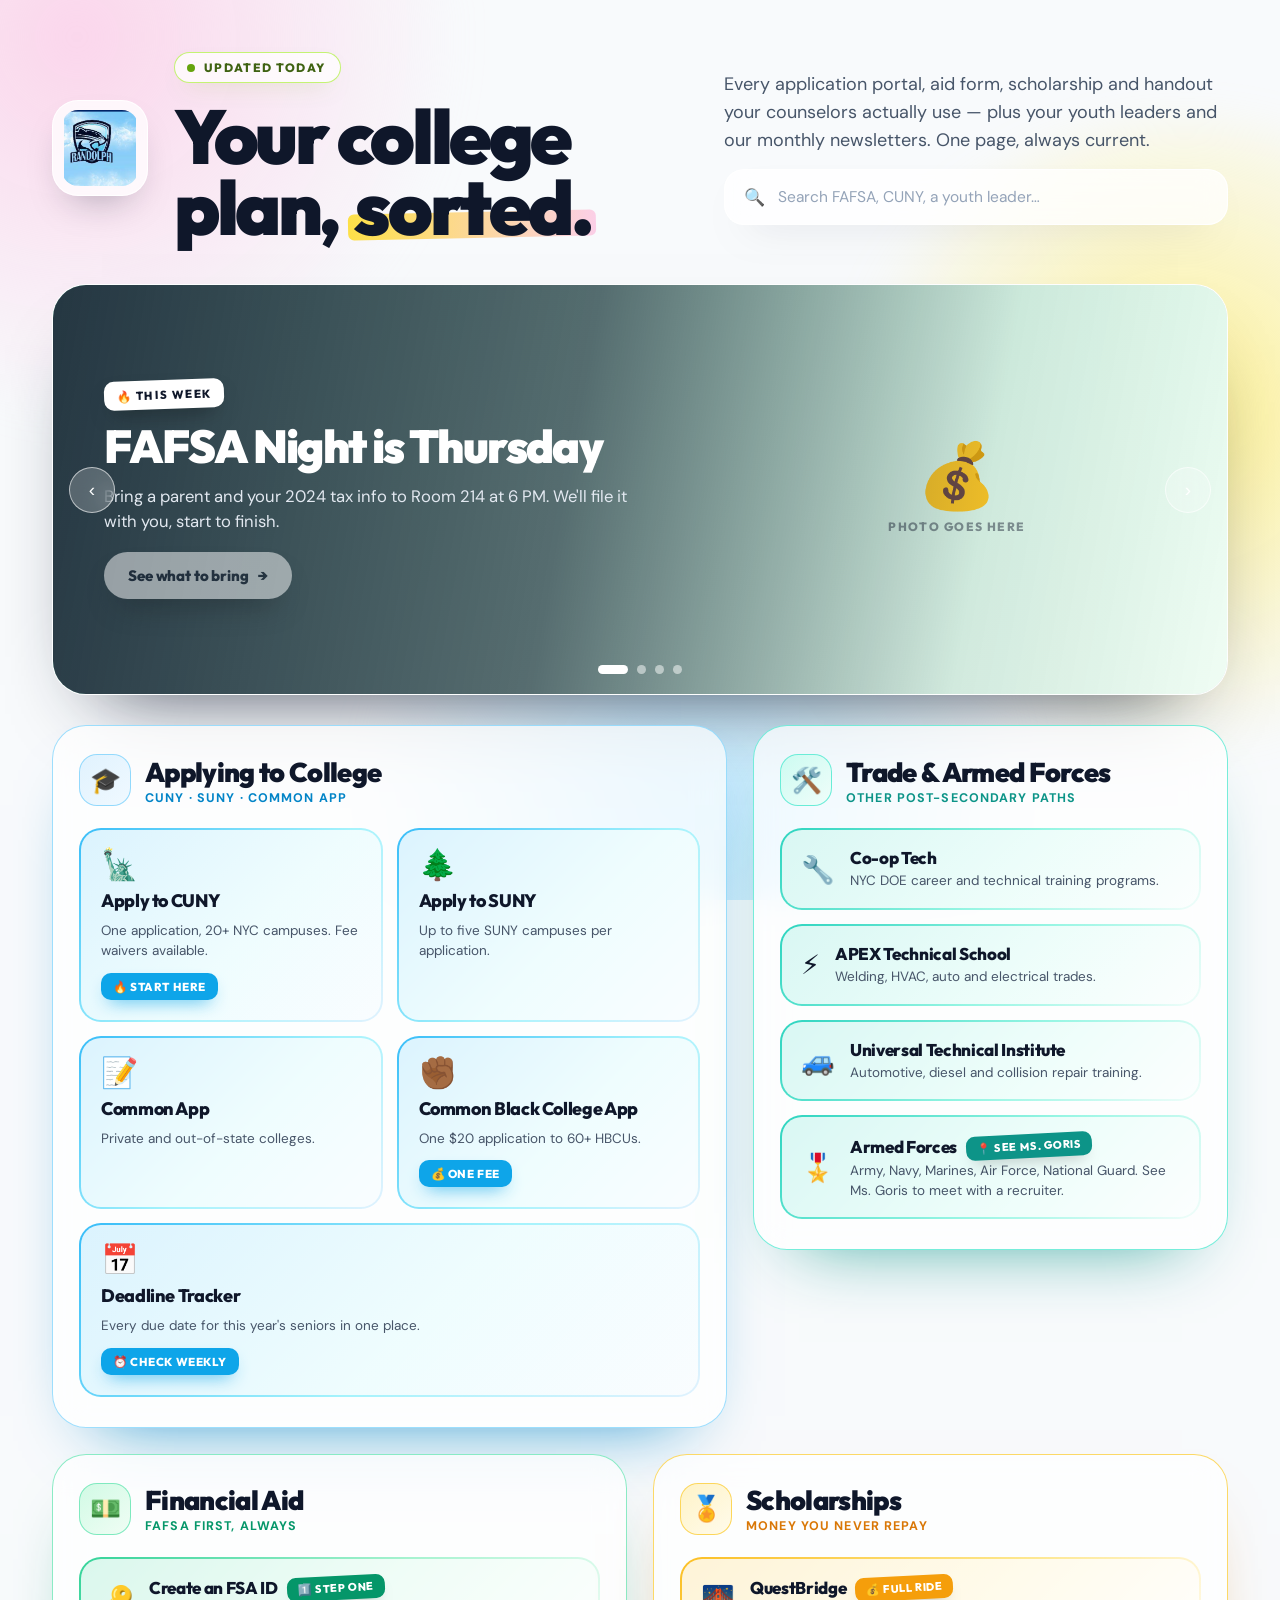
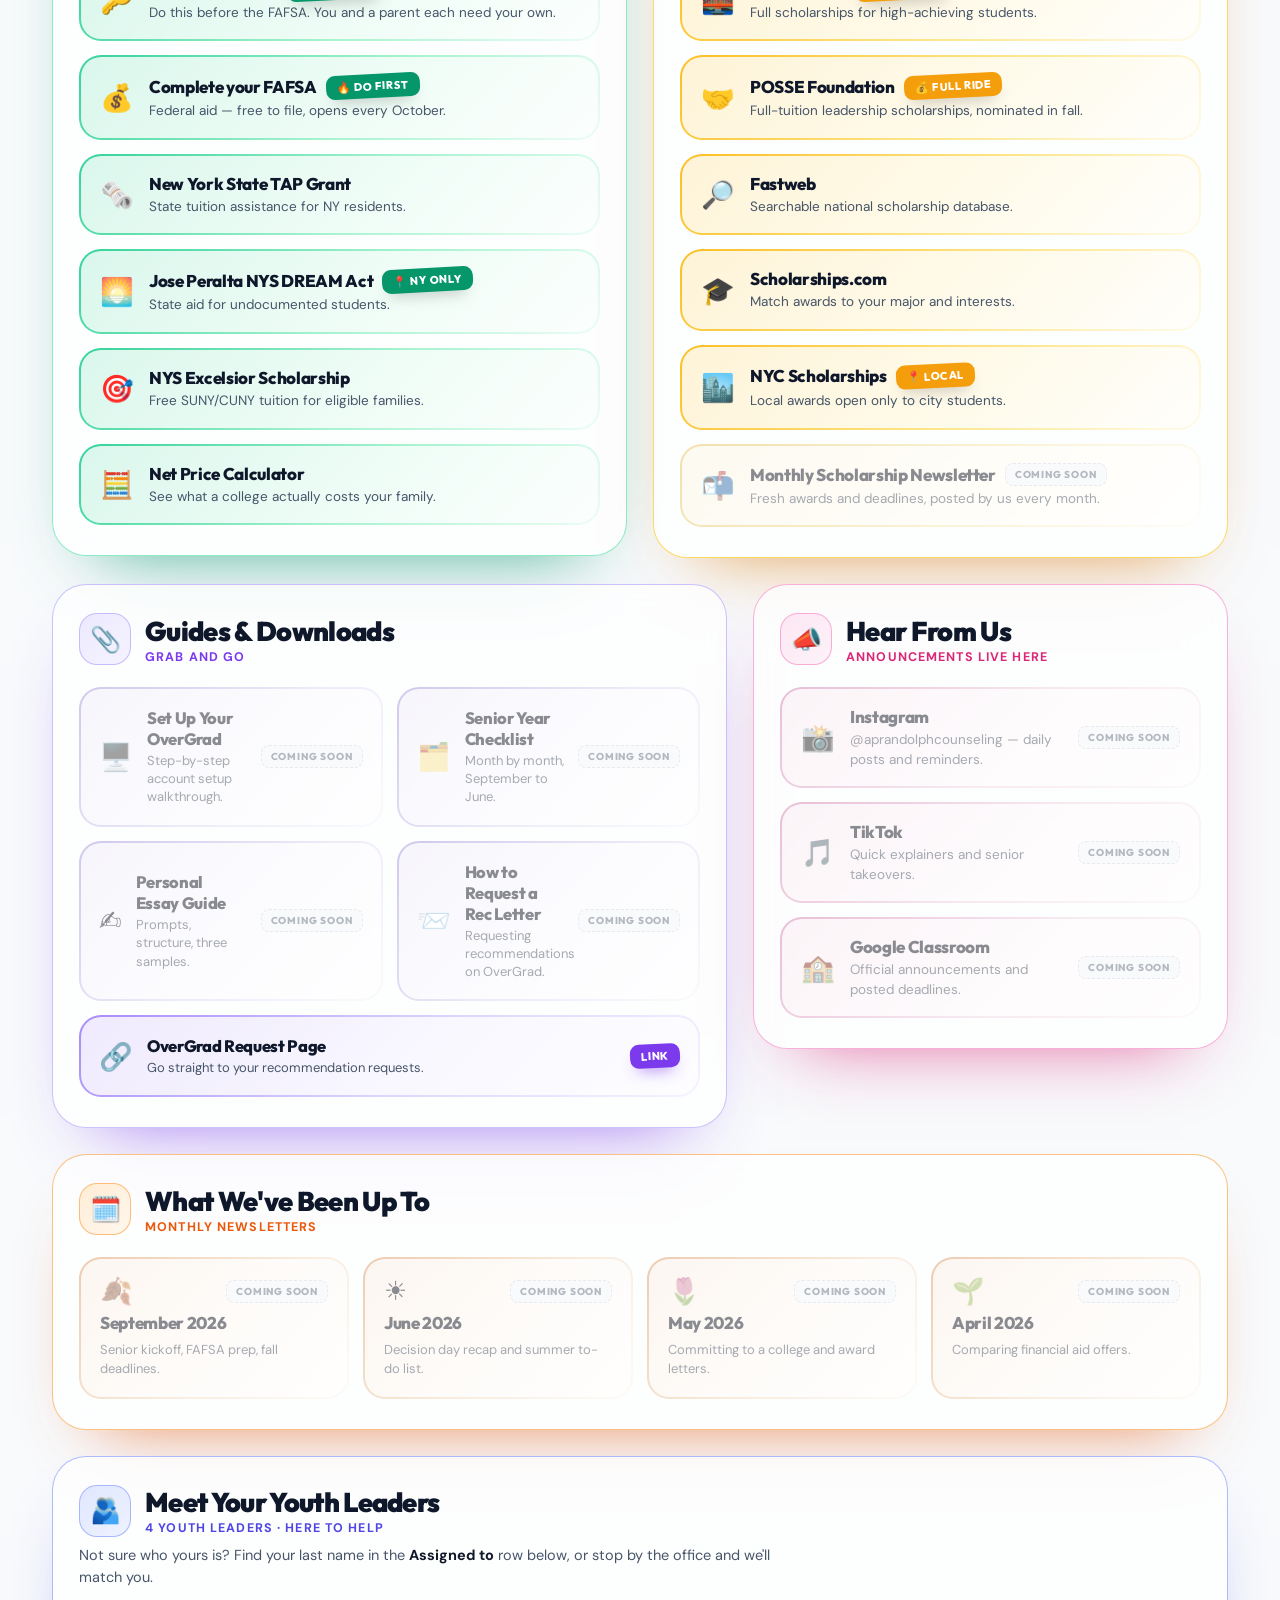
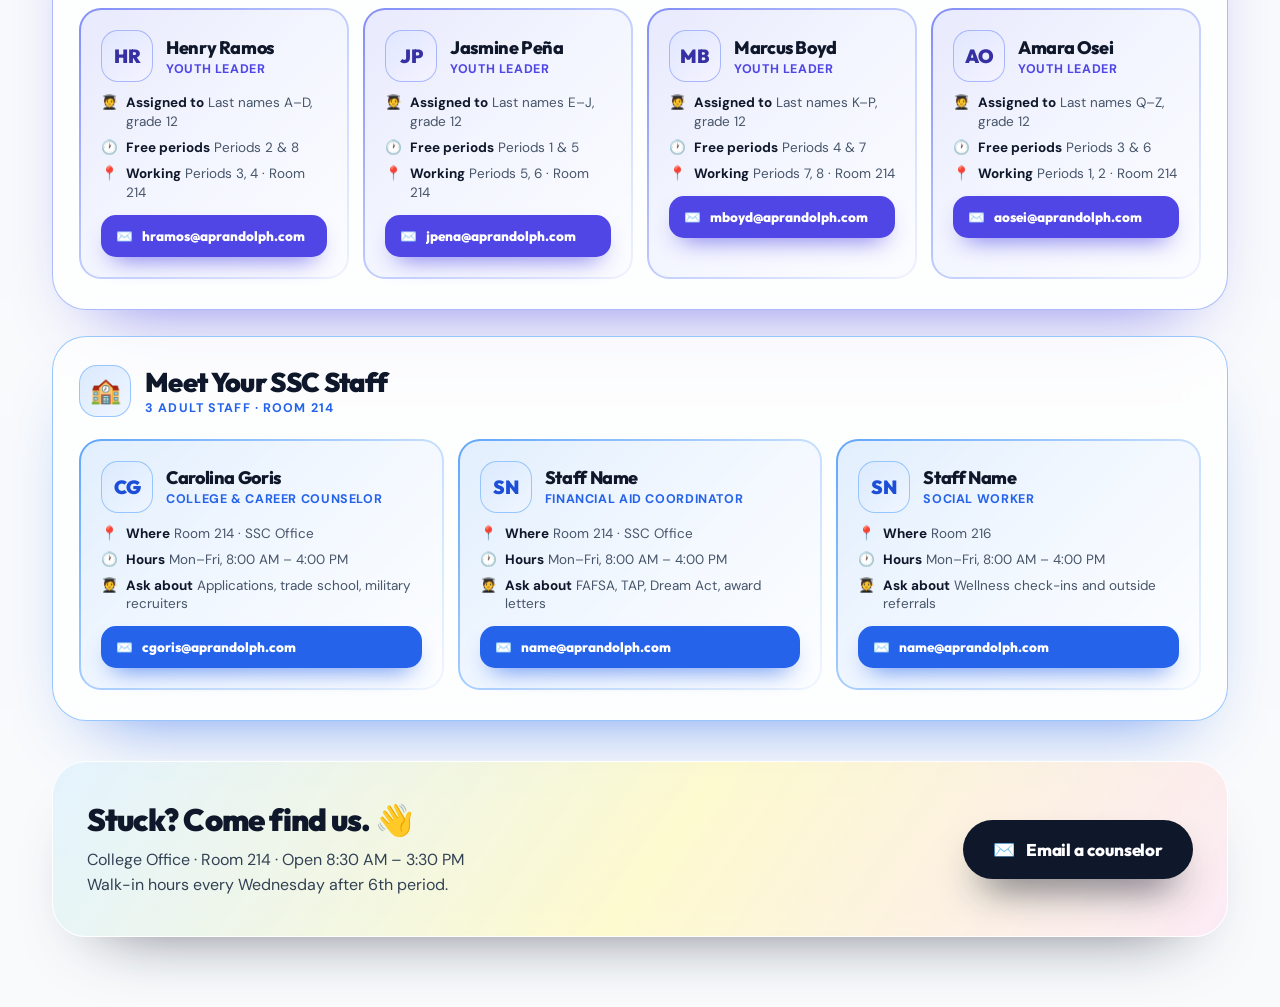
==== index.html @ 11c7216b "Restructure: split data.js, fix school name, add placeholder system - Move files to repo root for Gi" ====
<!DOCTYPE html>
<html lang="en">
<head>
<meta charset="utf-8">
<meta name="viewport" content="width=device-width, initial-scale=1">
<title>College Office Hub — A. Philip Randolph Campus High School</title>
<link rel="preconnect" href="https://fonts.googleapis.com">
<link rel="preconnect" href="https://fonts.gstatic.com" crossorigin>
<link href="https://fonts.googleapis.com/css2?family=DM+Sans:wght@400;500;700&family=Outfit:wght@500;700;800;900&display=swap" rel="stylesheet">
<style>
  html, body { margin:0; padding:0; background:#f8fafc; -webkit-font-smoothing:antialiased; }
  * { box-sizing:border-box; }
  a { color:#0284c7; text-decoration:none; }
  input::placeholder { color:#94a3b8; }

  @keyframes blobA {
    0%,100% { transform:translate(0,0) rotate(0deg) scale(1); }
    33%      { transform:translate(60px,-40px) rotate(120deg) scale(1.12); }
    66%      { transform:translate(-40px,50px) rotate(240deg) scale(.94); }
  }
  @keyframes blobB {
    0%,100% { transform:translate(0,0) rotate(0deg) scale(1); }
    50%     { transform:translate(-70px,60px) rotate(180deg) scale(1.15); }
  }
  @keyframes blobC {
    0%,100% { transform:translate(0,0) rotate(0deg); }
    50%     { transform:translate(50px,70px) rotate(-140deg); }
  }
  @keyframes dotPulse {
    0%,100% { opacity:1; transform:scale(1); }
    50%     { opacity:.35; transform:scale(.75); }
  }
  @keyframes stickerWiggle {
    0%,100% { transform:rotate(-3deg); }
    50%     { transform:rotate(2.5deg); }
  }

  .card-lift { transition:transform .3s cubic-bezier(.34,1.56,.64,1), box-shadow .3s ease; }
  .card-lift:hover  { transform:translateY(-6px) scale(1.02); }
  .card-lift:active { transform:scale(.95); }

  .card-sky:hover    { box-shadow:0 26px 44px -26px rgba(2,132,199,.9); }
  .card-teal:hover   { box-shadow:0 26px 44px -26px rgba(13,148,136,.85); }
  .card-green:hover  { box-shadow:0 26px 44px -26px rgba(5,150,105,.85); }
  .card-amber:hover  { box-shadow:0 26px 44px -26px rgba(217,119,6,.8); }
  .card-violet:hover { box-shadow:0 26px 44px -26px rgba(124,58,237,.8); }
  .card-pink:hover   { box-shadow:0 26px 44px -26px rgba(219,39,119,.8); }
  .card-orange:hover { box-shadow:0 26px 44px -26px rgba(234,88,12,.8); }
  .card-indigo:hover { box-shadow:0 26px 44px -26px rgba(79,70,229,.8); }
  .card-blue:hover   { box-shadow:0 26px 44px -26px rgba(37,99,235,.8); }

  .btn-lift { transition:transform .3s cubic-bezier(.34,1.56,.64,1), box-shadow .3s ease; }
  .btn-lift:hover  { transform:translateY(-6px) scale(1.02); }
  .btn-lift:active { transform:scale(.95); }

  .btn-lift-sm { transition:transform .3s cubic-bezier(.34,1.56,.64,1), background .3s ease; }
  .btn-lift-sm:hover  { transform:translateY(-3px); }
  .btn-lift-sm:active { transform:scale(.95); }
  .btn-indigo { background:#4f46e5; } .btn-indigo:hover { background:#4338ca; }
  .btn-blue   { background:#2563eb; } .btn-blue:hover   { background:#1d4ed8; }

  .btn-dark { transition:transform .3s cubic-bezier(.34,1.56,.64,1), box-shadow .3s ease; }
  .btn-dark:hover  { transform:translateY(-6px) scale(1.02); box-shadow:0 28px 46px -18px rgba(15,23,42,.95); }
  .btn-dark:active { transform:scale(.95); }

  .slide-btn { transition:background .25s ease; }
  .slide-btn:hover { background:rgba(255,255,255,.42) !important; }

  .dot-btn { transition:width .35s ease, background .35s ease; }
  .sticker  { animation:stickerWiggle 5s ease-in-out infinite; }
  .search-wrap:focus-within { box-shadow:0 18px 40px -26px rgba(15,23,42,.7) !important; }

  /* Placeholder cards — grayed out, not clickable */
  .is-placeholder {
    opacity: .5;
    cursor: default !important;
    pointer-events: none;
    filter: grayscale(.35);
  }
  .placeholder-badge {
    display: inline-block;
    font-family: 'Outfit', sans-serif;
    font-size: 10px;
    font-weight: 800;
    letter-spacing: .08em;
    text-transform: uppercase;
    padding: 4px 9px;
    border-radius: 8px;
    background: #f1f5f9;
    color: #64748b;
    border: 1.5px dashed #cbd5e1;
    white-space: nowrap;
    animation: none !important;
    transform: none !important;
  }
</style>
</head>
<body>

<div style="position:relative;min-height:100vh;background:#f8fafc;font-family:'DM Sans',system-ui,sans-serif;color:#0f172a;overflow-x:hidden;">

  <!-- Animated blob background -->
  <div style="position:fixed;inset:0;pointer-events:none;overflow:hidden;z-index:0;">
    <div style="position:absolute;top:-180px;left:-140px;width:620px;height:620px;border-radius:48% 52% 61% 39% / 43% 45% 55% 57%;background:radial-gradient(circle at 35% 35%,rgba(251,207,232,.85) 0%,rgba(251,207,232,0) 68%);filter:blur(18px);animation:blobA 26s ease-in-out infinite;"></div>
    <div style="position:absolute;top:120px;right:-200px;width:660px;height:660px;border-radius:56% 44% 39% 61% / 52% 38% 62% 48%;background:radial-gradient(circle at 55% 45%,rgba(254,240,138,.9) 0%,rgba(254,240,138,0) 66%);filter:blur(20px);animation:blobB 32s ease-in-out infinite;"></div>
    <div style="position:absolute;bottom:-260px;left:26%;width:720px;height:720px;border-radius:42% 58% 55% 45% / 60% 45% 55% 40%;background:radial-gradient(circle at 50% 50%,rgba(186,230,253,.9) 0%,rgba(186,230,253,0) 66%);filter:blur(22px);animation:blobC 38s ease-in-out infinite;"></div>
  </div>

  <div style="position:relative;z-index:1;">

  <!-- HERO -->
  <header style="max-width:1240px;margin:0 auto;padding:52px 32px 18px;">
    <div style="display:flex;align-items:center;gap:26px;flex-wrap:wrap;">
      <img src="logo.png" alt="A. Philip Randolph Campus High School" style="width:96px;height:96px;object-fit:contain;border-radius:26px;background:rgba(255,255,255,.75);backdrop-filter:blur(10px);padding:9px;border:1px solid rgba(255,255,255,.9);box-shadow:0 18px 40px -20px rgba(15,23,42,.4);flex:none;">
      <div style="flex:1 1 320px;min-width:280px;">
        <div style="display:flex;align-items:center;gap:9px;padding:7px 15px 7px 12px;border-radius:999px;background:rgba(255,255,255,.72);backdrop-filter:blur(10px);border:1px solid rgba(190,242,100,.9);width:max-content;box-shadow:0 10px 24px -14px rgba(101,163,13,.7);">
          <span style="width:8px;height:8px;border-radius:999px;background:#65a30d;animation:dotPulse 1.9s ease-in-out infinite;display:inline-block;flex:none;"></span>
          <span style="font-family:'Outfit',sans-serif;font-size:12px;font-weight:800;letter-spacing:.11em;text-transform:uppercase;color:#3f6212;white-space:nowrap;">Updated today</span>
        </div>
        <h1 style="font-family:'Outfit',sans-serif;font-size:76px;line-height:.94;letter-spacing:-.045em;font-weight:900;margin:18px 0 0;color:#0f172a;text-wrap:balance;">
          Your college<br>plan, <span style="position:relative;display:inline-block;padding:0 6px;"><span style="position:absolute;left:0;right:0;bottom:6px;height:26px;background:linear-gradient(96deg,#fde047 0%,#fbcfe8 100%);border-radius:6px;transform:rotate(-1.2deg);z-index:-1;"></span>sorted.</span>
        </h1>
      </div>
      <div style="flex:1 1 300px;min-width:280px;display:flex;flex-direction:column;gap:14px;">
        <p style="margin:0;font-size:18px;line-height:1.55;color:#475569;text-wrap:pretty;">Every application portal, aid form, scholarship and handout your counselors actually use — plus your youth leaders and our monthly newsletters. One page, always current.</p>
        <div class="search-wrap" style="display:flex;align-items:center;gap:11px;padding:16px 19px;border-radius:20px;background:rgba(255,255,255,.78);backdrop-filter:blur(14px);border:1px solid rgba(255,255,255,.95);box-shadow:0 18px 40px -26px rgba(15,23,42,.55);transition:box-shadow .2s ease;">
          <span style="font-size:17px;">🔍</span>
          <input id="search" type="text" placeholder="Search FAFSA, CUNY, a youth leader…" style="flex:1;min-width:0;background:transparent;border:0;outline:none;color:#0f172a;font-family:'DM Sans',sans-serif;font-size:15.5px;">
        </div>
      </div>
    </div>
  </header>

  <!-- CAROUSEL -->
  <section style="max-width:1240px;margin:0 auto;padding:22px 32px 0;">
    <div id="carousel-wrap" style="position:relative;border-radius:34px;overflow:hidden;border:1.5px solid rgba(255,255,255,.95);box-shadow:0 40px 80px -50px rgba(15,23,42,.9);background:#e2e8f0;">
      <div id="slides-container" style="position:relative;height:clamp(320px,32vw,420px);"></div>
      <div id="dots-container" style="position:absolute;bottom:20px;left:0;right:0;display:flex;justify-content:center;align-items:center;gap:9px;z-index:20;"></div>
    </div>
  </section>

  <!-- BENTO GRID -->
  <main id="bento" style="max-width:1240px;margin:0 auto;padding:30px 32px 40px;display:flex;flex-wrap:wrap;gap:26px;align-items:flex-start;"></main>

  <!-- FOOTER -->
  <footer style="max-width:1240px;margin:0 auto;padding:0 32px 70px;">
    <div style="border-radius:34px;padding:38px 34px;background:linear-gradient(125deg,rgba(224,242,254,.85) 0%,rgba(254,249,195,.8) 52%,rgba(252,231,243,.85) 100%);backdrop-filter:blur(14px);border:1.5px solid rgba(255,255,255,.95);display:flex;gap:30px;flex-wrap:wrap;align-items:center;justify-content:space-between;box-shadow:0 34px 70px -50px rgba(15,23,42,.8);">
      <div style="min-width:260px;">
        <h3 style="margin:0;font-family:'Outfit',sans-serif;font-size:31px;font-weight:900;letter-spacing:-.03em;color:#0f172a;">Stuck? Come find us. 👋</h3>
        <p style="margin:9px 0 0;font-size:16px;line-height:1.55;color:#334155;">College Office · Room 214 · Open 8:30 AM – 3:30 PM<br>Walk-in hours every Wednesday after 6th period.</p>
      </div>
      <a href="mailto:cgoris@aprandolph.com" class="btn-dark" style="display:flex;align-items:center;gap:11px;padding:18px 30px;border-radius:999px;background:#0f172a;color:#ffffff;font-family:'Outfit',sans-serif;font-size:17px;font-weight:800;letter-spacing:-.01em;box-shadow:0 22px 40px -18px rgba(15,23,42,.9);">
        <span style="font-size:18px;">✉️</span>Email a counselor
      </a>
    </div>
  </footer>

  </div>
</div>

<!-- Edit data.js — not this file -->
<script src="data.js"></script>

<script>
/* ═══════════════════════════════════════════════════════════
   RENDERING ENGINE — no need to edit below this line
   ═══════════════════════════════════════════════════════════ */

const SLIDE_THEMES = {
  sky:    "linear-gradient(115deg,#bae6fd 0%,#e0f2fe 55%,#f0f9ff 100%)",
  pink:   "linear-gradient(115deg,#fbcfe8 0%,#fce7f3 55%,#fdf2f8 100%)",
  amber:  "linear-gradient(115deg,#fde68a 0%,#fef3c7 55%,#fffbeb 100%)",
  mint:   "linear-gradient(115deg,#a7f3d0 0%,#d1fae5 55%,#f0fdf4 100%)",
  violet: "linear-gradient(115deg,#ddd6fe 0%,#ede9fe 55%,#f5f3ff 100%)"
};

const h = s => String(s).replace(/&/g,'&amp;').replace(/</g,'&lt;').replace(/>/g,'&gt;').replace(/"/g,'&quot;');
const ini = name => name.split(/\s+/).filter(Boolean).slice(0,2).map(w=>w[0].toUpperCase()).join('');
const BG  = (a,b,c) => `linear-gradient(rgba(255,255,255,.82),rgba(255,255,255,.82)) padding-box,linear-gradient(135deg,${a} 0%,${b} 55%,${c} 100%) border-box`;
const ph  = item => !!item.placeholder;
const phHref  = item => ph(item) ? 'javascript:void(0)' : h(item.url);
const phClass = (item, color) => ph(item) ? 'is-placeholder' : `card-lift ${color}`;
const phBadge = () => `<span class="placeholder-badge">Coming Soon</span>`;
const sticker = (tag, bg, shadow) =>
  `<span class="sticker" style="display:inline-block;white-space:nowrap;font-family:'Outfit',sans-serif;font-size:11px;font-weight:800;letter-spacing:.05em;text-transform:uppercase;padding:5px 11px;border-radius:9px;background:${bg};color:#fff;white-space:nowrap;box-shadow:0 8px 16px -8px ${shadow};transform:rotate(-3deg);">${h(tag)}</span>`;

/* ── Slideshow ── */
let SS = { cur: 0, paused: false };

function goTo(i) {
  SS.cur = ((i % SLIDESHOW.length) + SLIDESHOW.length) % SLIDESHOW.length;
  renderSlides();
}
function startTimer() {
  setInterval(() => { if (!SS.paused && SLIDESHOW.length > 1) goTo(SS.cur + 1); }, 7000);
}

function renderSlides() {
  const active = SS.cur;
  const cont   = document.getElementById('slides-container');
  const dots   = document.getElementById('dots-container');

  cont.innerHTML = SLIDESHOW.map((s, i) => {
    const noImg = !s.image;
    const ctaOk = !ph(s);
    return `<div style="position:absolute;inset:0;opacity:${i===active?1:0};z-index:${i===active?10:1};transition:opacity .8s ease;">
      <div style="position:absolute;inset:0;background:${SLIDE_THEMES[s.theme]||SLIDE_THEMES.sky};"></div>
      <div style="position:absolute;inset:0;background-image:${s.image?`url("${h(s.image)}")`:'none'};background-size:cover;background-position:center;"></div>
      ${noImg?`<div style="position:absolute;top:0;right:0;bottom:0;width:46%;display:grid;place-items:center;"><div style="display:flex;flex-direction:column;align-items:center;gap:10px;padding:24px;text-align:center;"><span style="font-size:64px;line-height:1;">${s.emoji}</span><span style="font-family:'Outfit',sans-serif;font-size:12px;font-weight:800;letter-spacing:.12em;text-transform:uppercase;color:rgba(15,23,42,.45);">Photo goes here</span></div></div>`:''}
      <div style="position:absolute;inset:0;background:linear-gradient(100deg,rgba(15,23,42,.86) 0%,rgba(15,23,42,.62) 44%,rgba(15,23,42,.08) 78%,rgba(15,23,42,0) 100%);"></div>
      <div style="position:absolute;inset:0;display:flex;flex-direction:column;justify-content:center;gap:14px;padding:clamp(28px,4vw,52px);max-width:min(660px,72%);">
        <span style="display:inline-block;width:max-content;font-family:'Outfit',sans-serif;font-size:11.5px;font-weight:800;letter-spacing:.12em;text-transform:uppercase;padding:7px 13px;border-radius:10px;background:#fff;color:#0f172a;box-shadow:0 10px 22px -10px rgba(0,0,0,.6);transform:rotate(-2deg);">${h(s.tag)}</span>
        <h2 style="margin:0;font-family:'Outfit',sans-serif;font-size:clamp(30px,3.6vw,50px);line-height:1.02;letter-spacing:-.035em;font-weight:900;color:#fff;text-wrap:balance;">${h(s.headline)}</h2>
        <p style="margin:0;font-size:clamp(15px,1.3vw,18px);line-height:1.5;color:#e2e8f0;max-width:52ch;text-wrap:pretty;">${h(s.sub)}</p>
        <a href="${ctaOk?h(s.url):'javascript:void(0)'}" ${ctaOk?'target="_blank" rel="noopener"':''} class="btn-lift" style="display:flex;align-items:center;gap:9px;width:max-content;margin-top:4px;padding:14px 24px;border-radius:999px;background:#fff;color:#0f172a;font-family:'Outfit',sans-serif;font-size:15px;font-weight:800;letter-spacing:-.01em;box-shadow:0 16px 32px -14px rgba(0,0,0,.7);${ctaOk?'':'opacity:.5;pointer-events:none;'}">${h(s.cta)} <span>→</span></a>
      </div>
    </div>`;
  }).join('');

  if (!cont.querySelector('.slide-nav')) {
    [['‹','left',-1],['›','right',1]].forEach(([ch,side,dir]) => {
      const b = document.createElement('button');
      b.className = 'slide-btn slide-nav';
      b.setAttribute('aria-label', dir<0 ? 'Previous' : 'Next');
      b.style.cssText = `position:absolute;${side}:16px;top:50%;transform:translateY(-50%);width:46px;height:46px;border-radius:999px;border:1px solid rgba(255,255,255,.6);background:rgba(255,255,255,.22);backdrop-filter:blur(10px);color:#fff;font-size:19px;cursor:pointer;display:grid;place-items:center;z-index:20;`;
      b.textContent = ch;
      b.onclick = () => goTo(SS.cur + dir);
      cont.appendChild(b);
    });
  }

  dots.innerHTML = SLIDESHOW.map((_,i) =>
    `<button class="dot-btn" data-i="${i}" aria-label="Slide ${i+1}" style="width:${i===active?'30px':'9px'};height:9px;border-radius:999px;border:0;padding:0;cursor:pointer;background:${i===active?'#fff':'rgba(255,255,255,.5)'};"></button>`
  ).join('');
  dots.querySelectorAll('.dot-btn').forEach(b => b.onclick = () => goTo(+b.dataset.i));
}

/* ── Filtering ── */
const filt  = (rows, q) => rows.filter(r => !q || (r.label+' '+r.sub+' '+(r.tag||'')).toLowerCase().includes(q));
const filtP = (rows, q) => rows.filter(r => !q || Object.values(r).join(' ').toLowerCase().includes(q));

/* ── Section wrapper ── */
function section(icon,iBg,iBdr,title,sub,subC,bdr,shadow,flex,inner) {
  return `<section style="flex:${flex};min-width:300px;border-radius:34px;padding:28px 26px 30px;background:rgba(255,255,255,.7);backdrop-filter:blur(16px);border:1.5px solid ${bdr};box-shadow:${shadow};">
    <div style="display:flex;align-items:center;gap:14px;margin-bottom:22px;">
      <span style="width:52px;height:52px;border-radius:18px;display:grid;place-items:center;font-size:25px;background:${iBg};border:1px solid ${iBdr};flex:none;">${icon}</span>
      <div style="min-width:0;">
        <h2 style="margin:0;font-family:'Outfit',sans-serif;font-size:27px;font-weight:900;letter-spacing:-.025em;color:#0f172a;">${title}</h2>
        <p style="margin:1px 0 0;font-size:12.5px;font-weight:700;color:${subC};letter-spacing:.09em;text-transform:uppercase;">${sub}</p>
      </div>
    </div>${inner}</section>`;
}

/* ── Card builders ── */
function cardApply(l) {
  const isPh = ph(l);
  return `<a href="${phHref(l)}" ${isPh?'':'target="_blank" rel="noopener"'} class="${phClass(l,'card-sky')}"
    style="flex:1 1 235px;min-width:0;display:flex;flex-direction:column;gap:9px;padding:20px;border-radius:22px;border:2px solid transparent;background:${BG('#38bdf8','#a5f3fc','#e0f2fe')};backdrop-filter:blur(12px);color:#0f172a;">
    <span style="font-size:30px;line-height:1;">${l.emoji}</span>
    <span style="font-family:'Outfit',sans-serif;font-size:18px;font-weight:800;letter-spacing:-.02em;">${h(l.label)}</span>
    <span style="font-size:13.5px;line-height:1.45;color:#475569;">${h(l.sub)}</span>
    ${isPh ? phBadge() : (l.tag ? `<span class="sticker" style="display:inline-block;white-space:nowrap;margin-top:3px;width:max-content;font-family:'Outfit',sans-serif;font-size:11.5px;font-weight:800;letter-spacing:.05em;text-transform:uppercase;padding:6px 12px;border-radius:10px;background:#0ea5e9;color:#fff;box-shadow:0 8px 18px -8px rgba(14,165,233,.9);">${h(l.tag)}</span>` : '')}
  </a>`;
}

function rowLink(l, color, bgGrad, tagBg) {
  const isPh = ph(l);
  return `<a href="${phHref(l)}" ${isPh?'':'target="_blank" rel="noopener"'} class="${phClass(l,color)}"
    style="display:flex;align-items:center;gap:15px;padding:17px 19px;border-radius:22px;border:2px solid transparent;background:${bgGrad};backdrop-filter:blur(12px);color:#0f172a;">
    <span style="font-size:27px;line-height:1;flex:none;">${l.emoji}</span>
    <span style="display:flex;flex-direction:column;gap:3px;min-width:0;">
      <span style="display:flex;align-items:center;gap:9px;flex-wrap:wrap;">
        <span style="font-family:'Outfit',sans-serif;font-size:17px;font-weight:800;letter-spacing:-.02em;">${h(l.label)}</span>
        ${isPh ? phBadge() : (l.tag ? sticker(l.tag, tagBg, 'rgba(0,0,0,.35)') : '')}
      </span>
      <span style="font-size:13.5px;line-height:1.45;color:#475569;">${h(l.sub)}</span>
    </span>
  </a>`;
}

function cardGuide(l) {
  const isPh = ph(l);
  return `<a href="${phHref(l)}" ${isPh?'':'target="_blank" rel="noopener"'} class="${phClass(l,'card-violet')}"
    style="flex:1 1 235px;min-width:0;display:flex;align-items:center;gap:14px;padding:18px;border-radius:22px;border:2px solid transparent;background:${BG('#a78bfa','#ddd6fe','#f5f3ff')};backdrop-filter:blur(12px);color:#0f172a;">
    <span style="font-size:27px;line-height:1;flex:none;">${l.emoji}</span>
    <span style="display:flex;flex-direction:column;gap:3px;min-width:0;">
      <span style="font-family:'Outfit',sans-serif;font-size:16.5px;font-weight:800;letter-spacing:-.02em;">${h(l.label)}</span>
      <span style="font-size:13px;line-height:1.4;color:#475569;">${h(l.sub)}</span>
    </span>
    ${isPh
      ? `<span class="placeholder-badge" style="margin-left:auto;flex:none;">Coming Soon</span>`
      : `<span style="margin-left:auto;flex:none;font-family:'Outfit',sans-serif;font-size:11px;font-weight:800;letter-spacing:.06em;text-transform:uppercase;padding:5px 11px;border-radius:9px;background:#7c3aed;color:#fff;white-space:nowrap;transform:rotate(-3deg);box-shadow:0 8px 16px -8px rgba(124,58,237,.9);">${h(l.tag)}</span>`}
  </a>`;
}

function rowSocial(l) {
  const isPh = ph(l);
  return `<a href="${phHref(l)}" ${isPh?'':'target="_blank" rel="noopener"'} class="${phClass(l,'card-pink')}"
    style="display:flex;align-items:center;gap:15px;padding:17px 19px;border-radius:22px;border:2px solid transparent;background:${BG('#f472b6','#fbcfe8','#fdf2f8')};backdrop-filter:blur(12px);color:#0f172a;">
    <span style="font-size:27px;line-height:1;flex:none;">${l.emoji}</span>
    <span style="display:flex;flex-direction:column;gap:3px;min-width:0;">
      <span style="font-family:'Outfit',sans-serif;font-size:17px;font-weight:800;letter-spacing:-.02em;">${h(l.label)}</span>
      <span style="font-size:13.5px;line-height:1.45;color:#475569;">${h(l.sub)}</span>
    </span>
    ${isPh
      ? `<span class="placeholder-badge" style="margin-left:auto;flex:none;">Coming Soon</span>`
      : (l.tag ? `<span style="margin-left:auto;flex:none;font-family:'Outfit',sans-serif;font-size:11px;font-weight:800;letter-spacing:.06em;text-transform:uppercase;padding:5px 11px;border-radius:9px;background:#db2777;color:#fff;white-space:nowrap;transform:rotate(-3deg);box-shadow:0 8px 16px -8px rgba(219,39,119,.9);">${h(l.tag)}</span>` : '')}
  </a>`;
}

function cardNewsletter(n) {
  const isPh = ph(n);
  return `<a href="${phHref(n)}" ${isPh?'':'target="_blank" rel="noopener"'} class="${phClass(n,'card-orange')}"
    style="flex:1 1 210px;min-width:0;display:flex;flex-direction:column;gap:8px;padding:19px;border-radius:22px;border:2px solid transparent;background:${BG('#fb923c','#fed7aa','#fff7ed')};backdrop-filter:blur(12px);color:#0f172a;">
    <span style="display:flex;align-items:center;justify-content:space-between;gap:10px;">
      <span style="font-size:26px;line-height:1;">${n.emoji}</span>
      ${isPh ? phBadge() : `<span style="font-family:'Outfit',sans-serif;font-size:10.5px;font-weight:800;letter-spacing:.08em;text-transform:uppercase;padding:5px 10px;border-radius:9px;background:#ea580c;color:#fff;white-space:nowrap;box-shadow:0 8px 16px -8px rgba(234,88,12,.9);">${h(n.tag)}</span>`}
    </span>
    <span style="font-family:'Outfit',sans-serif;font-size:17px;font-weight:800;letter-spacing:-.02em;">${h(n.label)}</span>
    <span style="font-size:13px;line-height:1.4;color:#475569;">${h(n.sub)}</span>
  </a>`;
}

function cardYL(p) {
  return `<div class="card-lift card-indigo" style="flex:1 1 250px;min-width:0;display:flex;flex-direction:column;gap:12px;padding:20px;border-radius:22px;border:2px solid transparent;background:${BG('#818cf8','#c7d2fe','#eef2ff')};backdrop-filter:blur(12px);">
    <div style="display:flex;align-items:center;gap:13px;">
      <span style="width:52px;height:52px;border-radius:17px;display:grid;place-items:center;font-family:'Outfit',sans-serif;font-size:19px;font-weight:900;color:#3730a3;background:linear-gradient(140deg,#e0e7ff,#f5f3ff);border:1px solid rgba(165,180,252,.95);flex:none;">${ini(p.name)}</span>
      <span style="display:flex;flex-direction:column;gap:2px;min-width:0;">
        <span style="font-family:'Outfit',sans-serif;font-size:18px;font-weight:800;letter-spacing:-.02em;color:#0f172a;">${h(p.name)}</span>
        <span style="font-size:12.5px;font-weight:700;color:#4f46e5;letter-spacing:.05em;text-transform:uppercase;">${h(p.role)}</span>
      </span>
    </div>
    <div style="display:flex;flex-direction:column;gap:7px;">
      <span style="display:flex;gap:8px;font-size:13.5px;line-height:1.4;color:#475569;"><span style="flex:none;">🧑‍🎓</span><span><strong style="font-weight:700;color:#0f172a;">Assigned to</strong> ${h(p.assigned)}</span></span>
      <span style="display:flex;gap:8px;font-size:13.5px;line-height:1.4;color:#475569;"><span style="flex:none;">🕐</span><span><strong style="font-weight:700;color:#0f172a;">Free periods</strong> ${h(p.free)}</span></span>
      <span style="display:flex;gap:8px;font-size:13.5px;line-height:1.4;color:#475569;"><span style="flex:none;">📍</span><span><strong style="font-weight:700;color:#0f172a;">Working</strong> ${h(p.work)}</span></span>
    </div>
    <a href="mailto:${h(p.email)}" class="btn-lift-sm btn-indigo" style="display:flex;align-items:center;gap:9px;padding:12px 15px;border-radius:15px;color:#fff;font-family:'Outfit',sans-serif;font-size:13.5px;font-weight:800;box-shadow:0 12px 24px -12px rgba(79,70,229,.9);overflow:hidden;">
      <span style="flex:none;">✉️</span><span style="overflow:hidden;text-overflow:ellipsis;white-space:nowrap;">${h(p.email)}</span>
    </a>
  </div>`;
}

function cardStaff(p) {
  return `<div class="card-lift card-blue" style="flex:1 1 300px;min-width:0;display:flex;flex-direction:column;gap:12px;padding:20px;border-radius:22px;border:2px solid transparent;background:${BG('#60a5fa','#bfdbfe','#eff6ff')};backdrop-filter:blur(12px);">
    <div style="display:flex;align-items:center;gap:13px;">
      <span style="width:52px;height:52px;border-radius:17px;display:grid;place-items:center;font-family:'Outfit',sans-serif;font-size:19px;font-weight:900;color:#1d4ed8;background:linear-gradient(140deg,#dbeafe,#eff6ff);border:1px solid rgba(147,197,253,.95);flex:none;">${ini(p.name)}</span>
      <span style="display:flex;flex-direction:column;gap:2px;min-width:0;">
        <span style="font-family:'Outfit',sans-serif;font-size:18px;font-weight:800;letter-spacing:-.02em;color:#0f172a;">${h(p.name)}</span>
        <span style="font-size:12.5px;font-weight:700;color:#2563eb;letter-spacing:.05em;text-transform:uppercase;">${h(p.role)}</span>
      </span>
    </div>
    <div style="display:flex;flex-direction:column;gap:7px;">
      <span style="display:flex;gap:8px;font-size:13.5px;line-height:1.4;color:#475569;"><span style="flex:none;">📍</span><span><strong style="font-weight:700;color:#0f172a;">Where</strong> ${h(p.room)}</span></span>
      <span style="display:flex;gap:8px;font-size:13.5px;line-height:1.4;color:#475569;"><span style="flex:none;">🕐</span><span><strong style="font-weight:700;color:#0f172a;">Hours</strong> ${h(p.hours)}</span></span>
      <span style="display:flex;gap:8px;font-size:13.5px;line-height:1.4;color:#475569;"><span style="flex:none;">🧑‍🎓</span><span><strong style="font-weight:700;color:#0f172a;">Ask about</strong> ${h(p.about)}</span></span>
    </div>
    <a href="mailto:${h(p.email)}" class="btn-lift-sm btn-blue" style="display:flex;align-items:center;gap:9px;padding:12px 15px;border-radius:15px;color:#fff;font-family:'Outfit',sans-serif;font-size:13.5px;font-weight:800;box-shadow:0 12px 24px -12px rgba(37,99,235,.9);overflow:hidden;">
      <span style="flex:none;">✉️</span><span style="overflow:hidden;text-overflow:ellipsis;white-space:nowrap;">${h(p.email)}</span>
    </a>
  </div>`;
}

/* ── Main render ── */
function render() {
  const q     = document.getElementById('search').value.trim().toLowerCase();
  const apply = filt(HUB_LINKS.applying, q);
  const path  = filt(HUB_LINKS.pathways, q);
  const aid   = filt(HUB_LINKS.financialAid, q);
  const money = filt(HUB_LINKS.scholarships, q);
  const guide = filt(HUB_LINKS.guides, q);
  const soc   = filt(HUB_LINKS.social, q);
  const news  = filt(NEWSLETTERS, q);
  const yls   = filtP(YOUTH_LEADERS, q);
  const staff = filtP(SSC_STAFF, q);
  const total = [apply,path,aid,money,guide,soc,news,yls,staff].reduce((s,a)=>s+a.length,0);

  let html = '';

  if (apply.length) html += section('🎓','linear-gradient(140deg,#e0f2fe,#f0f9ff)','rgba(125,211,252,.8)','Applying to College','CUNY · SUNY · Common App','#0284c7','rgba(125,211,252,.75)','0 34px 70px -46px rgba(2,132,199,.95)','1 1 560px',
    `<div style="display:flex;flex-wrap:wrap;gap:14px;">${apply.map(cardApply).join('')}</div>`);

  if (path.length)  html += section('🛠️','linear-gradient(140deg,#ccfbf1,#f0fdfa)','rgba(94,234,212,.9)','Trade &amp; Armed Forces','Other post-secondary paths','#0d9488','rgba(94,234,212,.85)','0 34px 70px -46px rgba(13,148,136,.9)','1 1 360px',
    `<div style="display:flex;flex-direction:column;gap:14px;">${path.map(l=>rowLink(l,'card-teal',BG('#2dd4bf','#99f6e4','#f0fdfa'),'#0d9488')).join('')}</div>`);

  if (aid.length)   html += section('💵','linear-gradient(140deg,#d1fae5,#f0fdf4)','rgba(110,231,183,.85)','Financial Aid','FAFSA first, always','#059669','rgba(110,231,183,.8)','0 34px 70px -46px rgba(5,150,105,.9)','1 1 360px',
    `<div style="display:flex;flex-direction:column;gap:14px;">${aid.map(l=>rowLink(l,'card-green',BG('#34d399','#a7f3d0','#ecfdf5'),'#059669')).join('')}</div>`);

  if (money.length) html += section('🏅','linear-gradient(140deg,#fef3c7,#fffbeb)','rgba(252,211,77,.9)','Scholarships','Money you never repay','#d97706','rgba(252,211,77,.85)','0 34px 70px -46px rgba(217,119,6,.85)','1 1 360px',
    `<div style="display:flex;flex-direction:column;gap:14px;">${money.map(l=>rowLink(l,'card-amber',BG('#fbbf24','#fde68a','#fffbeb'),'#f59e0b')).join('')}</div>`);

  if (guide.length) html += section('📎','linear-gradient(140deg,#ede9fe,#f5f3ff)','rgba(196,181,253,.9)','Guides &amp; Downloads','Grab and go','#7c3aed','rgba(196,181,253,.85)','0 34px 70px -46px rgba(124,58,237,.85)','1 1 560px',
    `<div style="display:flex;flex-wrap:wrap;gap:14px;">${guide.map(cardGuide).join('')}</div>`);

  if (soc.length)   html += section('📣','linear-gradient(140deg,#fce7f3,#fdf2f8)','rgba(249,168,212,.95)','Hear From Us','Announcements live here','#db2777','rgba(249,168,212,.9)','0 34px 70px -46px rgba(219,39,119,.85)','1 1 360px',
    `<div style="display:flex;flex-direction:column;gap:14px;">${soc.map(rowSocial).join('')}</div>`);

  if (news.length)  html += section('🗓️','linear-gradient(140deg,#ffedd5,#fff7ed)','rgba(253,186,116,.95)',"What We've Been Up To",'Monthly newsletters','#ea580c','rgba(253,186,116,.9)','0 34px 70px -46px rgba(234,88,12,.85)','1 1 100%',
    `<div style="display:flex;flex-wrap:wrap;gap:14px;">${news.map(cardNewsletter).join('')}</div>`);

  if (yls.length) html += `<section style="flex:1 1 100%;border-radius:34px;padding:28px 26px 30px;background:rgba(255,255,255,.7);backdrop-filter:blur(16px);border:1.5px solid rgba(165,180,252,.9);box-shadow:0 34px 70px -46px rgba(79,70,229,.85);">
    <div style="display:flex;align-items:flex-start;gap:14px;margin-bottom:8px;flex-wrap:wrap;">
      <span style="width:52px;height:52px;border-radius:18px;display:grid;place-items:center;font-size:25px;background:linear-gradient(140deg,#e0e7ff,#eef2ff);border:1px solid rgba(165,180,252,.95);flex:none;">🫂</span>
      <div style="min-width:0;flex:1 1 260px;">
        <h2 style="margin:0;font-family:'Outfit',sans-serif;font-size:27px;font-weight:900;letter-spacing:-.025em;color:#0f172a;">Meet Your Youth Leaders</h2>
        <p style="margin:1px 0 0;font-size:12.5px;font-weight:700;color:#4f46e5;letter-spacing:.09em;text-transform:uppercase;">${YOUTH_LEADERS.length} youth leaders · here to help</p>
      </div>
    </div>
    <p style="margin:0 0 20px;font-size:14.5px;line-height:1.5;color:#475569;max-width:70ch;">Not sure who yours is? Find your last name in the <strong style="font-weight:700;color:#0f172a;">Assigned to</strong> row below, or stop by the office and we'll match you.</p>
    <div style="display:flex;flex-wrap:wrap;gap:14px;">${yls.map(cardYL).join('')}</div>
  </section>`;

  if (staff.length) html += `<section style="flex:1 1 100%;border-radius:34px;padding:28px 26px 30px;background:rgba(255,255,255,.7);backdrop-filter:blur(16px);border:1.5px solid rgba(147,197,253,.95);box-shadow:0 34px 70px -46px rgba(37,99,235,.85);">
    <div style="display:flex;align-items:center;gap:14px;margin-bottom:22px;flex-wrap:wrap;">
      <span style="width:52px;height:52px;border-radius:18px;display:grid;place-items:center;font-size:25px;background:linear-gradient(140deg,#dbeafe,#eff6ff);border:1px solid rgba(147,197,253,.95);flex:none;">🏫</span>
      <div style="min-width:0;">
        <h2 style="margin:0;font-family:'Outfit',sans-serif;font-size:27px;font-weight:900;letter-spacing:-.025em;color:#0f172a;">Meet Your SSC Staff</h2>
        <p style="margin:1px 0 0;font-size:12.5px;font-weight:700;color:#2563eb;letter-spacing:.09em;text-transform:uppercase;">${SSC_STAFF.length} adult staff · Room 214</p>
      </div>
    </div>
    <div style="display:flex;flex-wrap:wrap;gap:14px;">${staff.map(cardStaff).join('')}</div>
  </section>`;

  if (total === 0) html = `<div style="flex:1 1 100%;padding:60px 30px;border-radius:34px;border:2px dashed rgba(148,163,184,.6);background:rgba(255,255,255,.65);backdrop-filter:blur(12px);text-align:center;">
    <div style="font-size:38px;">🌤️</div>
    <p style="margin:14px 0 0;font-family:'Outfit',sans-serif;font-size:23px;font-weight:900;letter-spacing:-.02em;color:#0f172a;">Nothing matched "${h(document.getElementById('search').value)}"</p>
    <p style="margin:7px 0 0;font-size:15.5px;color:#475569;">Try "FAFSA", "SUNY", or stop by the College Office in Room 214.</p>
  </div>`;

  document.getElementById('bento').innerHTML = html;
}

/* ── Boot ── */
document.addEventListener('DOMContentLoaded', () => {
  renderSlides();
  const wrap = document.getElementById('carousel-wrap');
  wrap.addEventListener('mouseenter', () => { SS.paused = true; });
  wrap.addEventListener('mouseleave', () => { SS.paused = false; });
  startTimer();
  document.getElementById('search').addEventListener('input', render);
  render();
});
</script>
</body>
</html>
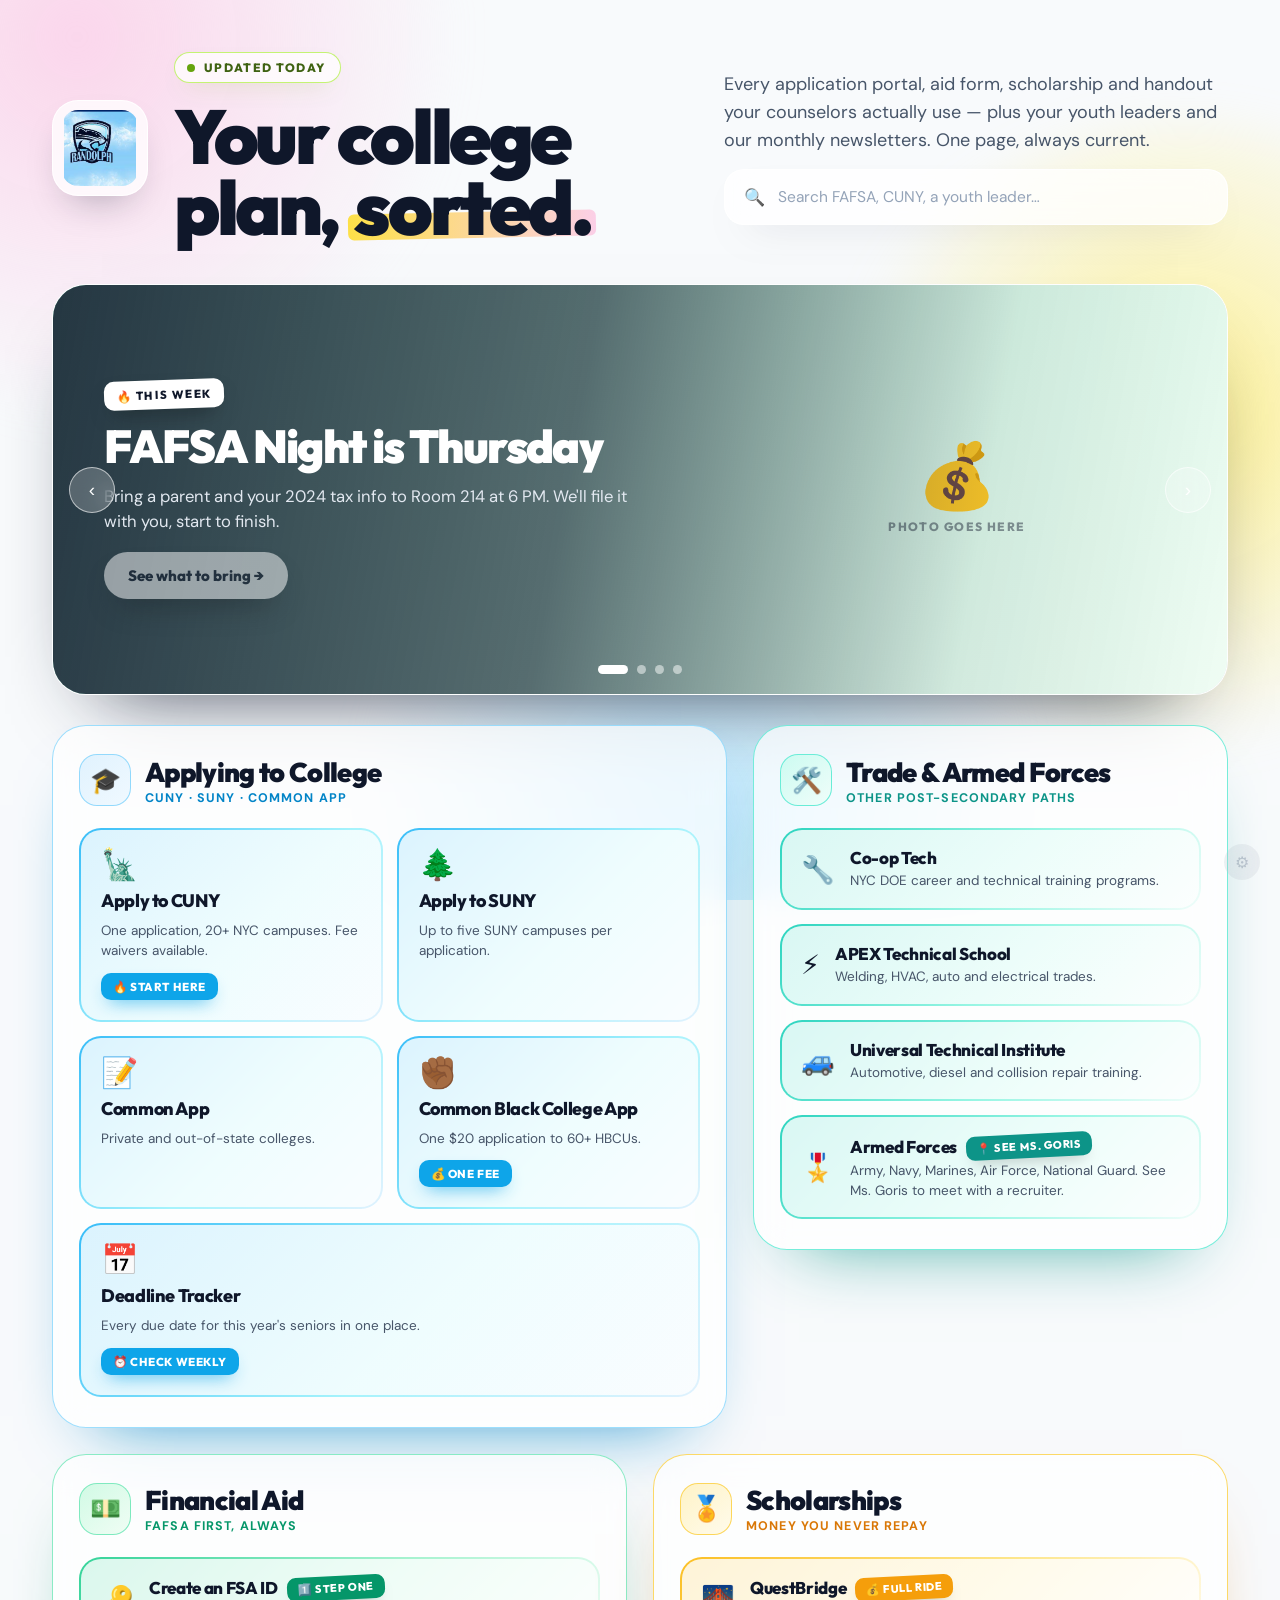
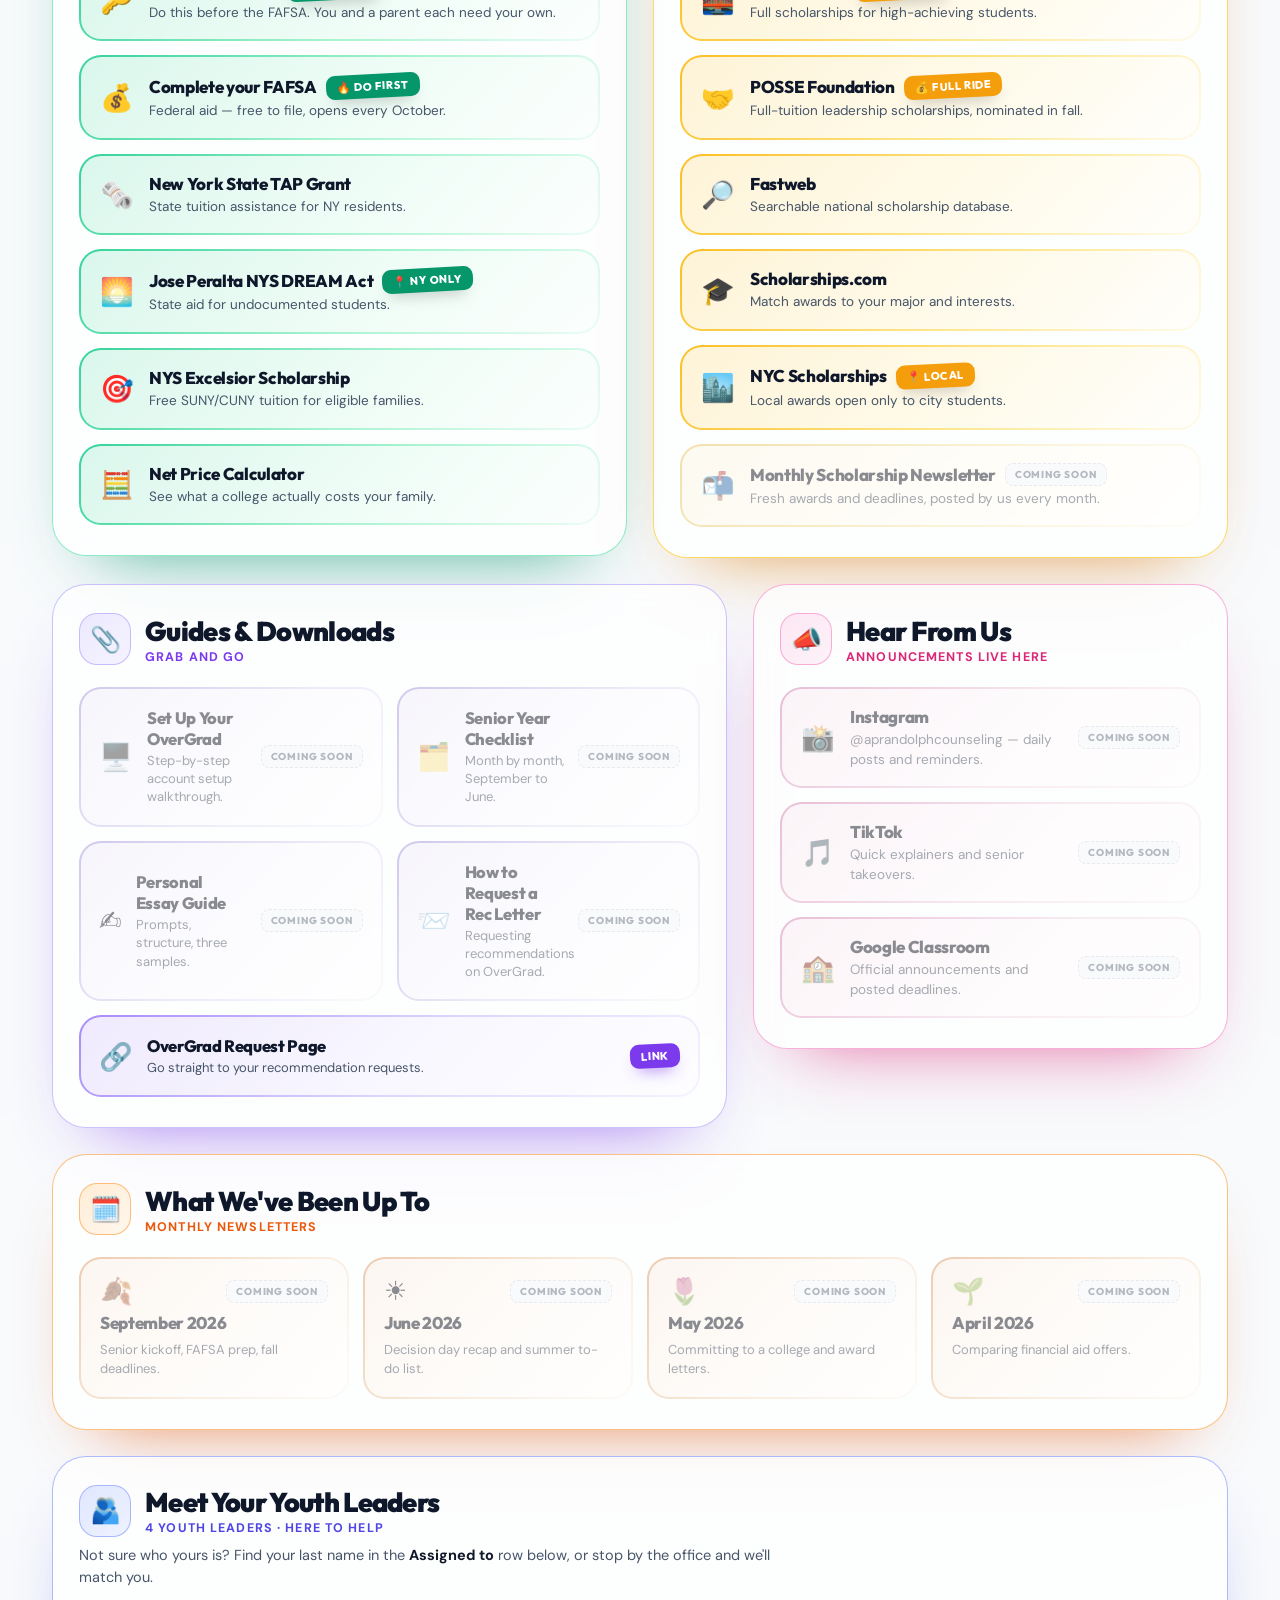
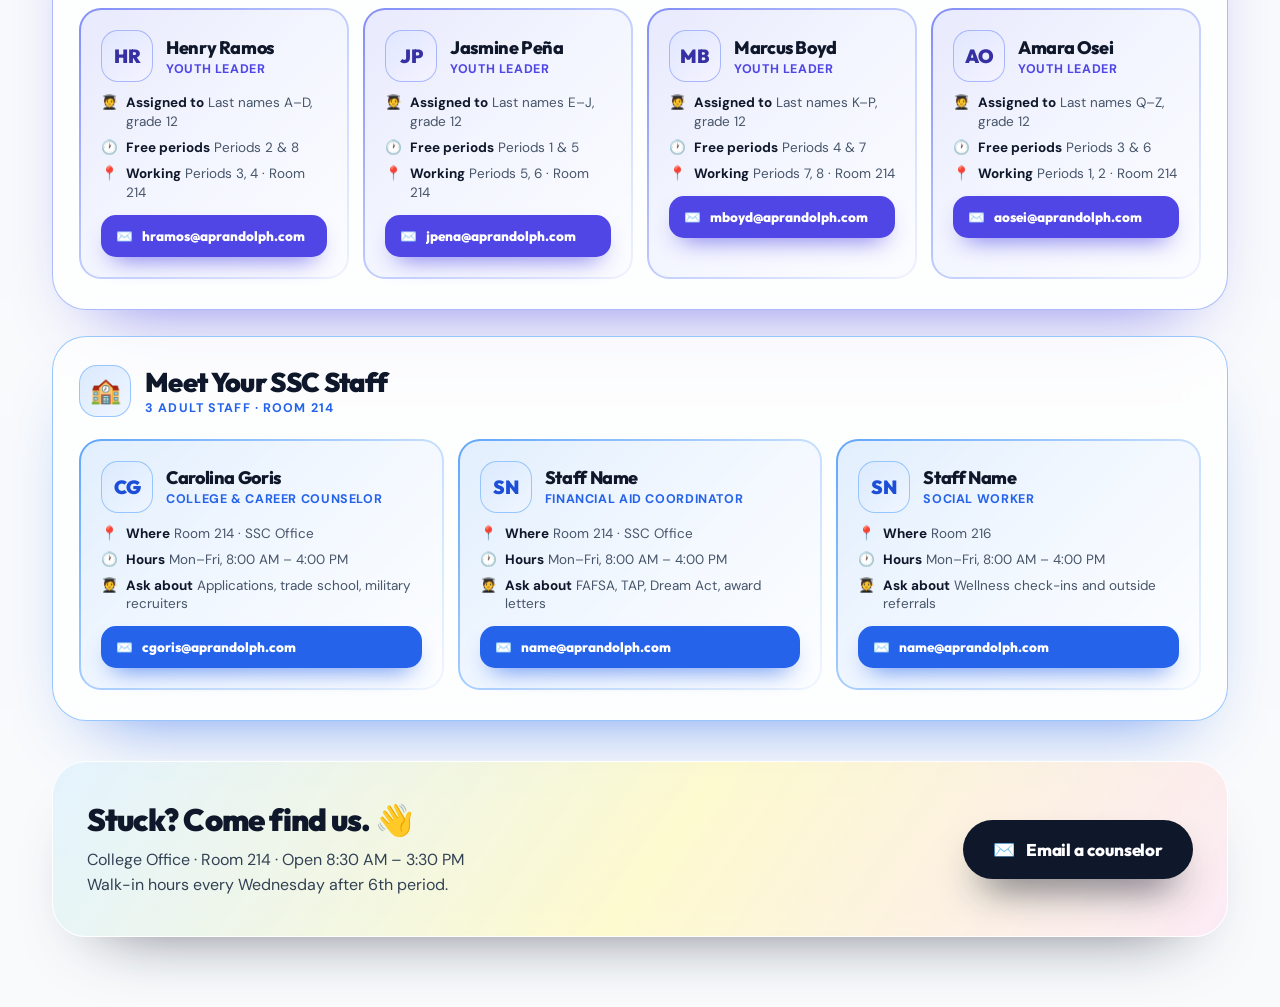
==== commit 297ae083: "Add admin panel + Apps Script CMS backend - Full built-in admin panel (gear icon → password → visual" ====
--- a/index.html
+++ b/index.html
@@ -8,98 +8,154 @@
 <link rel="preconnect" href="https://fonts.gstatic.com" crossorigin>
 <link href="https://fonts.googleapis.com/css2?family=DM+Sans:wght@400;500;700&family=Outfit:wght@500;700;800;900&display=swap" rel="stylesheet">
 <style>
-  html, body { margin:0; padding:0; background:#f8fafc; -webkit-font-smoothing:antialiased; }
-  * { box-sizing:border-box; }
-  a { color:#0284c7; text-decoration:none; }
-  input::placeholder { color:#94a3b8; }
-
-  @keyframes blobA {
-    0%,100% { transform:translate(0,0) rotate(0deg) scale(1); }
-    33%      { transform:translate(60px,-40px) rotate(120deg) scale(1.12); }
-    66%      { transform:translate(-40px,50px) rotate(240deg) scale(.94); }
-  }
-  @keyframes blobB {
-    0%,100% { transform:translate(0,0) rotate(0deg) scale(1); }
-    50%     { transform:translate(-70px,60px) rotate(180deg) scale(1.15); }
-  }
-  @keyframes blobC {
-    0%,100% { transform:translate(0,0) rotate(0deg); }
-    50%     { transform:translate(50px,70px) rotate(-140deg); }
-  }
-  @keyframes dotPulse {
-    0%,100% { opacity:1; transform:scale(1); }
-    50%     { opacity:.35; transform:scale(.75); }
-  }
-  @keyframes stickerWiggle {
-    0%,100% { transform:rotate(-3deg); }
-    50%     { transform:rotate(2.5deg); }
-  }
-
-  .card-lift { transition:transform .3s cubic-bezier(.34,1.56,.64,1), box-shadow .3s ease; }
-  .card-lift:hover  { transform:translateY(-6px) scale(1.02); }
-  .card-lift:active { transform:scale(.95); }
-
-  .card-sky:hover    { box-shadow:0 26px 44px -26px rgba(2,132,199,.9); }
-  .card-teal:hover   { box-shadow:0 26px 44px -26px rgba(13,148,136,.85); }
-  .card-green:hover  { box-shadow:0 26px 44px -26px rgba(5,150,105,.85); }
-  .card-amber:hover  { box-shadow:0 26px 44px -26px rgba(217,119,6,.8); }
-  .card-violet:hover { box-shadow:0 26px 44px -26px rgba(124,58,237,.8); }
-  .card-pink:hover   { box-shadow:0 26px 44px -26px rgba(219,39,119,.8); }
-  .card-orange:hover { box-shadow:0 26px 44px -26px rgba(234,88,12,.8); }
-  .card-indigo:hover { box-shadow:0 26px 44px -26px rgba(79,70,229,.8); }
-  .card-blue:hover   { box-shadow:0 26px 44px -26px rgba(37,99,235,.8); }
-
-  .btn-lift { transition:transform .3s cubic-bezier(.34,1.56,.64,1), box-shadow .3s ease; }
-  .btn-lift:hover  { transform:translateY(-6px) scale(1.02); }
-  .btn-lift:active { transform:scale(.95); }
-
-  .btn-lift-sm { transition:transform .3s cubic-bezier(.34,1.56,.64,1), background .3s ease; }
-  .btn-lift-sm:hover  { transform:translateY(-3px); }
-  .btn-lift-sm:active { transform:scale(.95); }
-  .btn-indigo { background:#4f46e5; } .btn-indigo:hover { background:#4338ca; }
-  .btn-blue   { background:#2563eb; } .btn-blue:hover   { background:#1d4ed8; }
-
-  .btn-dark { transition:transform .3s cubic-bezier(.34,1.56,.64,1), box-shadow .3s ease; }
-  .btn-dark:hover  { transform:translateY(-6px) scale(1.02); box-shadow:0 28px 46px -18px rgba(15,23,42,.95); }
-  .btn-dark:active { transform:scale(.95); }
-
-  .slide-btn { transition:background .25s ease; }
-  .slide-btn:hover { background:rgba(255,255,255,.42) !important; }
-
-  .dot-btn { transition:width .35s ease, background .35s ease; }
-  .sticker  { animation:stickerWiggle 5s ease-in-out infinite; }
-  .search-wrap:focus-within { box-shadow:0 18px 40px -26px rgba(15,23,42,.7) !important; }
-
-  /* Placeholder cards — grayed out, not clickable */
-  .is-placeholder {
-    opacity: .5;
-    cursor: default !important;
-    pointer-events: none;
-    filter: grayscale(.35);
-  }
-  .placeholder-badge {
-    display: inline-block;
-    font-family: 'Outfit', sans-serif;
-    font-size: 10px;
-    font-weight: 800;
-    letter-spacing: .08em;
-    text-transform: uppercase;
-    padding: 4px 9px;
-    border-radius: 8px;
-    background: #f1f5f9;
-    color: #64748b;
-    border: 1.5px dashed #cbd5e1;
-    white-space: nowrap;
-    animation: none !important;
-    transform: none !important;
-  }
+/* ── Reset & base ─────────────────────────────────────────────────── */
+html,body{margin:0;padding:0;background:#f8fafc;-webkit-font-smoothing:antialiased}
+*{box-sizing:border-box}
+a{color:#0284c7;text-decoration:none}
+input::placeholder{color:#94a3b8}
+
+/* ── Animations ───────────────────────────────────────────────────── */
+@keyframes blobA{0%,100%{transform:translate(0,0) rotate(0deg) scale(1)}33%{transform:translate(60px,-40px) rotate(120deg) scale(1.12)}66%{transform:translate(-40px,50px) rotate(240deg) scale(.94)}}
+@keyframes blobB{0%,100%{transform:translate(0,0) rotate(0deg) scale(1)}50%{transform:translate(-70px,60px) rotate(180deg) scale(1.15)}}
+@keyframes blobC{0%,100%{transform:translate(0,0) rotate(0deg)}50%{transform:translate(50px,70px) rotate(-140deg)}}
+@keyframes dotPulse{0%,100%{opacity:1;transform:scale(1)}50%{opacity:.35;transform:scale(.75)}}
+@keyframes stickerWiggle{0%,100%{transform:rotate(-3deg)}50%{transform:rotate(2.5deg)}}
+@keyframes spin{to{transform:rotate(360deg)}}
+
+/* ── Card hovers ──────────────────────────────────────────────────── */
+.card-lift{transition:transform .3s cubic-bezier(.34,1.56,.64,1),box-shadow .3s ease}
+.card-lift:hover{transform:translateY(-6px) scale(1.02)}
+.card-lift:active{transform:scale(.95)}
+.card-sky:hover{box-shadow:0 26px 44px -26px rgba(2,132,199,.9)}
+.card-teal:hover{box-shadow:0 26px 44px -26px rgba(13,148,136,.85)}
+.card-green:hover{box-shadow:0 26px 44px -26px rgba(5,150,105,.85)}
+.card-amber:hover{box-shadow:0 26px 44px -26px rgba(217,119,6,.8)}
+.card-violet:hover{box-shadow:0 26px 44px -26px rgba(124,58,237,.8)}
+.card-pink:hover{box-shadow:0 26px 44px -26px rgba(219,39,119,.8)}
+.card-orange:hover{box-shadow:0 26px 44px -26px rgba(234,88,12,.8)}
+.card-indigo:hover{box-shadow:0 26px 44px -26px rgba(79,70,229,.8)}
+.card-blue:hover{box-shadow:0 26px 44px -26px rgba(37,99,235,.8)}
+.btn-lift{transition:transform .3s cubic-bezier(.34,1.56,.64,1),box-shadow .3s ease}
+.btn-lift:hover{transform:translateY(-6px) scale(1.02)}
+.btn-lift:active{transform:scale(.95)}
+.btn-lift-sm{transition:transform .3s cubic-bezier(.34,1.56,.64,1),background .3s ease}
+.btn-lift-sm:hover{transform:translateY(-3px)}
+.btn-lift-sm:active{transform:scale(.95)}
+.btn-indigo{background:#4f46e5}.btn-indigo:hover{background:#4338ca}
+.btn-blue{background:#2563eb}.btn-blue:hover{background:#1d4ed8}
+.btn-dark{transition:transform .3s cubic-bezier(.34,1.56,.64,1),box-shadow .3s ease}
+.btn-dark:hover{transform:translateY(-6px) scale(1.02);box-shadow:0 28px 46px -18px rgba(15,23,42,.95)}
+.btn-dark:active{transform:scale(.95)}
+.slide-btn{transition:background .25s ease}
+.slide-btn:hover{background:rgba(255,255,255,.42)!important}
+.dot-btn{transition:width .35s ease,background .35s ease}
+.sticker{animation:stickerWiggle 5s ease-in-out infinite}
+.search-wrap:focus-within{box-shadow:0 18px 40px -26px rgba(15,23,42,.7)!important}
+.is-placeholder{opacity:.5;cursor:default!important;pointer-events:none;filter:grayscale(.35)}
+.placeholder-badge{display:inline-block;font-family:'Outfit',sans-serif;font-size:10px;font-weight:800;letter-spacing:.08em;text-transform:uppercase;padding:4px 9px;border-radius:8px;background:#f1f5f9;color:#64748b;border:1.5px dashed #cbd5e1;white-space:nowrap}
+
+/* ── Admin trigger ────────────────────────────────────────────────── */
+#admin-trigger{position:fixed;bottom:20px;right:20px;width:36px;height:36px;border-radius:50%;border:0;background:rgba(15,23,42,.12);color:#64748b;font-size:16px;cursor:pointer;z-index:900;opacity:.4;transition:opacity .2s ease;display:grid;place-items:center;backdrop-filter:blur(8px)}
+#admin-trigger:hover{opacity:1}
+
+/* ── Admin overlay ────────────────────────────────────────────────── */
+#admin-overlay{position:fixed;inset:0;z-index:1000;display:none;font-family:'DM Sans',sans-serif}
+#admin-overlay.visible{display:flex}
+
+/* Auth screen */
+#admin-auth{position:absolute;inset:0;background:rgba(15,23,42,.92);backdrop-filter:blur(16px);display:flex;align-items:center;justify-content:center}
+#admin-auth-box{background:#1e293b;border:1px solid rgba(255,255,255,.08);border-radius:20px;padding:40px;width:360px;text-align:center}
+#admin-auth-box h2{margin:0 0 6px;font-family:'Outfit',sans-serif;font-size:22px;font-weight:800;color:#f8fafc}
+#admin-auth-box p{margin:0 0 24px;font-size:14px;color:#94a3b8}
+#admin-pass{width:100%;padding:12px 16px;border-radius:12px;border:1px solid rgba(255,255,255,.12);background:rgba(255,255,255,.06);color:#f8fafc;font-size:15px;font-family:'DM Sans',sans-serif;outline:none;margin-bottom:12px}
+#admin-pass:focus{border-color:rgba(99,102,241,.6);background:rgba(99,102,241,.08)}
+#admin-auth-btn{width:100%;padding:13px;border-radius:12px;border:0;background:#6366f1;color:#fff;font-family:'Outfit',sans-serif;font-size:15px;font-weight:800;cursor:pointer;transition:background .2s}
+#admin-auth-btn:hover{background:#4f46e5}
+#admin-auth-error{margin:12px 0 0;font-size:13px;color:#f87171;min-height:18px}
+
+/* Editor layout */
+#admin-editor{display:none;width:100%;height:100%;background:rgba(15,23,42,.96);backdrop-filter:blur(16px)}
+#admin-editor.visible{display:flex}
+
+/* Sidebar */
+#admin-sidebar{width:220px;flex:none;background:#0f172a;border-right:1px solid rgba(255,255,255,.06);display:flex;flex-direction:column;overflow-y:auto}
+#admin-sidebar-header{padding:20px 18px 14px;border-bottom:1px solid rgba(255,255,255,.06)}
+#admin-sidebar-header h3{margin:0;font-family:'Outfit',sans-serif;font-size:14px;font-weight:800;color:#f8fafc;letter-spacing:.05em;text-transform:uppercase}
+#admin-sidebar-header p{margin:4px 0 0;font-size:11px;color:#64748b}
+#admin-nav{flex:1;padding:8px 0}
+.admin-nav-item{display:flex;align-items:center;gap:10px;padding:10px 18px;cursor:pointer;font-size:13.5px;color:#94a3b8;transition:background .15s,color .15s;border-left:2px solid transparent}
+.admin-nav-item:hover{background:rgba(255,255,255,.04);color:#e2e8f0}
+.admin-nav-item.active{background:rgba(99,102,241,.12);color:#a5b4fc;border-left-color:#6366f1}
+.admin-nav-item .nav-icon{font-size:16px;flex:none;width:20px;text-align:center}
+.admin-nav-item .nav-count{margin-left:auto;background:rgba(255,255,255,.08);border-radius:999px;font-size:11px;padding:1px 7px;color:#64748b}
+
+/* Main area */
+#admin-main{flex:1;display:flex;flex-direction:column;overflow:hidden}
+#admin-toolbar{display:flex;align-items:center;gap:12px;padding:16px 24px;border-bottom:1px solid rgba(255,255,255,.06);flex:none}
+#admin-toolbar h2{margin:0;font-family:'Outfit',sans-serif;font-size:18px;font-weight:800;color:#f8fafc;flex:1}
+.admin-btn{padding:9px 16px;border-radius:10px;border:0;font-family:'Outfit',sans-serif;font-size:13px;font-weight:700;cursor:pointer;transition:background .2s,transform .15s}
+.admin-btn:active{transform:scale(.96)}
+.admin-btn-ghost{background:rgba(255,255,255,.06);color:#94a3b8}.admin-btn-ghost:hover{background:rgba(255,255,255,.1);color:#e2e8f0}
+.admin-btn-add{background:rgba(99,102,241,.15);color:#a5b4fc}.admin-btn-add:hover{background:rgba(99,102,241,.25)}
+.admin-btn-publish{background:#6366f1;color:#fff}.admin-btn-publish:hover{background:#4f46e5}
+.admin-btn-publish:disabled{background:#374151;color:#6b7280;cursor:not-allowed}
+.admin-btn-danger{background:rgba(239,68,68,.15);color:#fca5a5}.admin-btn-danger:hover{background:rgba(239,68,68,.25)}
+#admin-publish-status{font-size:12px;color:#64748b;white-space:nowrap}
+
+#admin-items-wrap{flex:1;overflow-y:auto;padding:20px 24px}
+
+/* Item cards */
+.admin-item-card{background:rgba(255,255,255,.04);border:1px solid rgba(255,255,255,.07);border-radius:14px;margin-bottom:10px;overflow:hidden;transition:border-color .2s}
+.admin-item-card:hover{border-color:rgba(255,255,255,.12)}
+.admin-item-header{display:flex;align-items:center;gap:12px;padding:14px 16px;cursor:pointer}
+.admin-item-preview{flex:1;min-width:0}
+.admin-item-emoji{font-size:20px;flex:none;width:28px;text-align:center}
+.admin-item-title{font-size:14px;font-weight:600;color:#e2e8f0;white-space:nowrap;overflow:hidden;text-overflow:ellipsis}
+.admin-item-sub{font-size:12px;color:#64748b;white-space:nowrap;overflow:hidden;text-overflow:ellipsis;margin-top:2px}
+.admin-item-actions{display:flex;gap:6px;flex:none}
+.admin-icon-btn{width:30px;height:30px;border-radius:8px;border:0;cursor:pointer;font-size:14px;display:grid;place-items:center;transition:background .15s}
+.admin-icon-btn.edit{background:rgba(99,102,241,.12);color:#a5b4fc}.admin-icon-btn.edit:hover{background:rgba(99,102,241,.25)}
+.admin-icon-btn.del{background:rgba(239,68,68,.1);color:#fca5a5}.admin-icon-btn.del:hover{background:rgba(239,68,68,.2)}
+
+/* Edit form */
+.admin-item-form{padding:16px;border-top:1px solid rgba(255,255,255,.06);background:rgba(0,0,0,.2);display:none}
+.admin-item-form.open{display:block}
+.form-grid{display:grid;grid-template-columns:1fr 1fr;gap:12px}
+.form-grid.single{grid-template-columns:1fr}
+.form-field{display:flex;flex-direction:column;gap:5px}
+.form-field.full{grid-column:1/-1}
+.form-label{font-size:11px;font-weight:700;color:#94a3b8;letter-spacing:.06em;text-transform:uppercase}
+.form-input{padding:9px 12px;border-radius:9px;border:1px solid rgba(255,255,255,.1);background:rgba(255,255,255,.05);color:#f1f5f9;font-size:13.5px;font-family:'DM Sans',sans-serif;outline:none;transition:border-color .2s}
+.form-input:focus{border-color:rgba(99,102,241,.5);background:rgba(99,102,241,.08)}
+.form-textarea{resize:vertical;min-height:70px}
+.form-select{appearance:none;cursor:pointer}
+.form-checkbox-wrap{display:flex;align-items:center;gap:9px;padding:9px 12px;border-radius:9px;border:1px solid rgba(255,255,255,.1);background:rgba(255,255,255,.05);cursor:pointer}
+.form-checkbox-wrap input{width:16px;height:16px;cursor:pointer;accent-color:#6366f1}
+.form-checkbox-label{font-size:13.5px;color:#94a3b8}
+.form-actions{display:flex;justify-content:flex-end;gap:8px;margin-top:14px}
+.form-save{padding:8px 20px;border-radius:9px;border:0;background:#6366f1;color:#fff;font-family:'Outfit',sans-serif;font-size:13px;font-weight:700;cursor:pointer;transition:background .2s}
+.form-save:hover{background:#4f46e5}
+.form-cancel{padding:8px 14px;border-radius:9px;border:0;background:rgba(255,255,255,.06);color:#94a3b8;font-family:'Outfit',sans-serif;font-size:13px;font-weight:600;cursor:pointer}
+.form-cancel:hover{background:rgba(255,255,255,.1)}
+
+/* Empty state */
+.admin-empty{text-align:center;padding:50px 20px;color:#475569}
+.admin-empty .icon{font-size:36px;margin-bottom:12px}
+.admin-empty p{margin:0;font-size:14px}
+
+/* Loading spinner */
+#admin-loading{display:flex;align-items:center;justify-content:center;height:100%;color:#64748b;gap:10px;font-size:14px}
+#admin-loading .spinner{width:20px;height:20px;border:2px solid rgba(255,255,255,.1);border-top-color:#6366f1;border-radius:50%;animation:spin .7s linear infinite}
 </style>
 </head>
 <body>
 
+<!-- ═══════════════════════════════════════════
+     MAIN SITE
+     ═══════════════════════════════════════════ -->
 <div style="position:relative;min-height:100vh;background:#f8fafc;font-family:'DM Sans',system-ui,sans-serif;color:#0f172a;overflow-x:hidden;">
 
-  <!-- Animated blob background -->
+  <!-- Blob background -->
   <div style="position:fixed;inset:0;pointer-events:none;overflow:hidden;z-index:0;">
     <div style="position:absolute;top:-180px;left:-140px;width:620px;height:620px;border-radius:48% 52% 61% 39% / 43% 45% 55% 57%;background:radial-gradient(circle at 35% 35%,rgba(251,207,232,.85) 0%,rgba(251,207,232,0) 68%);filter:blur(18px);animation:blobA 26s ease-in-out infinite;"></div>
     <div style="position:absolute;top:120px;right:-200px;width:660px;height:660px;border-radius:56% 44% 39% 61% / 52% 38% 62% 48%;background:radial-gradient(circle at 55% 45%,rgba(254,240,138,.9) 0%,rgba(254,240,138,0) 66%);filter:blur(20px);animation:blobB 32s ease-in-out infinite;"></div>
@@ -139,7 +195,7 @@
     </div>
   </section>
 
-  <!-- BENTO GRID -->
+  <!-- BENTO -->
   <main id="bento" style="max-width:1240px;margin:0 auto;padding:30px 32px 40px;display:flex;flex-wrap:wrap;gap:26px;align-items:flex-start;"></main>
 
   <!-- FOOTER -->
@@ -158,51 +214,130 @@
   </div>
 </div>
 
-<!-- Edit data.js — not this file -->
+<!-- Admin trigger (subtle gear in corner) -->
+<button id="admin-trigger" title="Admin login" aria-label="Admin login">⚙</button>
+
+<!-- ═══════════════════════════════════════════
+     ADMIN OVERLAY
+     ═══════════════════════════════════════════ -->
+<div id="admin-overlay">
+
+  <!-- Password screen -->
+  <div id="admin-auth">
+    <div id="admin-auth-box">
+      <h2>Admin Access</h2>
+      <p>College Office Hub editor</p>
+      <input id="admin-pass" type="password" placeholder="Enter admin password" autocomplete="current-password">
+      <button id="admin-auth-btn">Sign in</button>
+      <p id="admin-auth-error"></p>
+    </div>
+  </div>
+
+  <!-- Editor (shown after auth) -->
+  <div id="admin-editor">
+    <div id="admin-sidebar">
+      <div id="admin-sidebar-header">
+        <h3>Edit Content</h3>
+        <p>Changes publish instantly</p>
+      </div>
+      <nav id="admin-nav"></nav>
+    </div>
+    <div id="admin-main">
+      <div id="admin-toolbar">
+        <h2 id="admin-section-title">–</h2>
+        <span id="admin-publish-status"></span>
+        <button class="admin-btn admin-btn-add" id="admin-add-btn">+ Add New</button>
+        <button class="admin-btn admin-btn-publish" id="admin-publish-btn">Publish to Site</button>
+        <button class="admin-btn admin-btn-ghost" id="admin-close-btn">✕ Close</button>
+      </div>
+      <div id="admin-items-wrap">
+        <div id="admin-items"></div>
+      </div>
+    </div>
+  </div>
+
+</div>
+
+<!-- Data fallback (edit data.js, not this file) -->
 <script src="data.js"></script>
 
 <script>
-/* ═══════════════════════════════════════════════════════════
-   RENDERING ENGINE — no need to edit below this line
-   ═══════════════════════════════════════════════════════════ */
-
+/* ═══════════════════════════════════════════════════════════════════
+   CONFIG
+   Paste your Apps Script Web App URL below after you deploy it.
+   ═══════════════════════════════════════════════════════════════════ */
+const APPS_SCRIPT_URL = ''; // ← paste URL here
+
+/* ═══════════════════════════════════════════════════════════════════
+   SLIDE THEMES
+   ═══════════════════════════════════════════════════════════════════ */
 const SLIDE_THEMES = {
-  sky:    "linear-gradient(115deg,#bae6fd 0%,#e0f2fe 55%,#f0f9ff 100%)",
-  pink:   "linear-gradient(115deg,#fbcfe8 0%,#fce7f3 55%,#fdf2f8 100%)",
-  amber:  "linear-gradient(115deg,#fde68a 0%,#fef3c7 55%,#fffbeb 100%)",
-  mint:   "linear-gradient(115deg,#a7f3d0 0%,#d1fae5 55%,#f0fdf4 100%)",
-  violet: "linear-gradient(115deg,#ddd6fe 0%,#ede9fe 55%,#f5f3ff 100%)"
+  sky:    'linear-gradient(115deg,#bae6fd 0%,#e0f2fe 55%,#f0f9ff 100%)',
+  pink:   'linear-gradient(115deg,#fbcfe8 0%,#fce7f3 55%,#fdf2f8 100%)',
+  amber:  'linear-gradient(115deg,#fde68a 0%,#fef3c7 55%,#fffbeb 100%)',
+  mint:   'linear-gradient(115deg,#a7f3d0 0%,#d1fae5 55%,#f0fdf4 100%)',
+  violet: 'linear-gradient(115deg,#ddd6fe 0%,#ede9fe 55%,#f5f3ff 100%)'
 };
 
-const h = s => String(s).replace(/&/g,'&amp;').replace(/</g,'&lt;').replace(/>/g,'&gt;').replace(/"/g,'&quot;');
-const ini = name => name.split(/\s+/).filter(Boolean).slice(0,2).map(w=>w[0].toUpperCase()).join('');
+/* ═══════════════════════════════════════════════════════════════════
+   LIVE DATA — loaded from Apps Script, falls back to data.js
+   ═══════════════════════════════════════════════════════════════════ */
+let LIVE = null; // set by loadData()
+
+function getData(key) {
+  if (LIVE && LIVE[key] && LIVE[key].length) return LIVE[key];
+  // Fallback to data.js globals
+  const map = {
+    slideshow:    typeof SLIDESHOW    !== 'undefined' ? SLIDESHOW    : [],
+    applying:     typeof HUB_LINKS   !== 'undefined' ? HUB_LINKS.applying     : [],
+    pathways:     typeof HUB_LINKS   !== 'undefined' ? HUB_LINKS.pathways     : [],
+    financialAid: typeof HUB_LINKS   !== 'undefined' ? HUB_LINKS.financialAid : [],
+    scholarships: typeof HUB_LINKS   !== 'undefined' ? HUB_LINKS.scholarships : [],
+    guides:       typeof HUB_LINKS   !== 'undefined' ? HUB_LINKS.guides       : [],
+    social:       typeof HUB_LINKS   !== 'undefined' ? HUB_LINKS.social       : [],
+    newsletters:  typeof NEWSLETTERS !== 'undefined' ? NEWSLETTERS  : [],
+    youthLeaders: typeof YOUTH_LEADERS!== 'undefined'? YOUTH_LEADERS: [],
+    staff:        typeof SSC_STAFF   !== 'undefined' ? SSC_STAFF    : [],
+  };
+  return map[key] || [];
+}
+
+async function loadData() {
+  if (!APPS_SCRIPT_URL) return;
+  try {
+    const res  = await fetch(APPS_SCRIPT_URL, { cache: 'no-store' });
+    const json = await res.json();
+    if (json && typeof json === 'object') LIVE = json;
+  } catch (e) {
+    console.warn('Could not load from Apps Script, using data.js fallback.', e);
+  }
+}
+
+/* ═══════════════════════════════════════════════════════════════════
+   RENDERING HELPERS
+   ═══════════════════════════════════════════════════════════════════ */
+const h   = s => String(s).replace(/&/g,'&amp;').replace(/</g,'&lt;').replace(/>/g,'&gt;').replace(/"/g,'&quot;');
+const ini = n => n.split(/\s+/).filter(Boolean).slice(0,2).map(w=>w[0].toUpperCase()).join('');
 const BG  = (a,b,c) => `linear-gradient(rgba(255,255,255,.82),rgba(255,255,255,.82)) padding-box,linear-gradient(135deg,${a} 0%,${b} 55%,${c} 100%) border-box`;
-const ph  = item => !!item.placeholder;
-const phHref  = item => ph(item) ? 'javascript:void(0)' : h(item.url);
-const phClass = (item, color) => ph(item) ? 'is-placeholder' : `card-lift ${color}`;
-const phBadge = () => `<span class="placeholder-badge">Coming Soon</span>`;
-const sticker = (tag, bg, shadow) =>
-  `<span class="sticker" style="display:inline-block;white-space:nowrap;font-family:'Outfit',sans-serif;font-size:11px;font-weight:800;letter-spacing:.05em;text-transform:uppercase;padding:5px 11px;border-radius:9px;background:${bg};color:#fff;white-space:nowrap;box-shadow:0 8px 16px -8px ${shadow};transform:rotate(-3deg);">${h(tag)}</span>`;
+const isPh      = item => item.placeholder === true || item.placeholder === 'true';
+const phHref    = item => isPh(item) ? 'javascript:void(0)' : h(item.url);
+const phClass   = (item, color) => isPh(item) ? 'is-placeholder' : `card-lift ${color}`;
+const phBadge   = () => `<span class="placeholder-badge">Coming Soon</span>`;
+const stickerEl = (tag, bg) => `<span class="sticker" style="display:inline-block;white-space:nowrap;font-family:'Outfit',sans-serif;font-size:11px;font-weight:800;letter-spacing:.05em;text-transform:uppercase;padding:5px 11px;border-radius:9px;background:${bg};color:#fff;transform:rotate(-3deg);box-shadow:0 8px 16px -8px rgba(0,0,0,.35);">${h(tag)}</span>`;
 
 /* ── Slideshow ── */
-let SS = { cur: 0, paused: false };
-
-function goTo(i) {
-  SS.cur = ((i % SLIDESHOW.length) + SLIDESHOW.length) % SLIDESHOW.length;
-  renderSlides();
-}
-function startTimer() {
-  setInterval(() => { if (!SS.paused && SLIDESHOW.length > 1) goTo(SS.cur + 1); }, 7000);
-}
+let SS = { cur:0, paused:false };
+function goTo(i){ SS.cur=((i%getData('slideshow').length)+getData('slideshow').length)%getData('slideshow').length; renderSlides(); }
+function startTimer(){ setInterval(()=>{ if(!SS.paused && getData('slideshow').length>1) goTo(SS.cur+1); },7000); }
 
 function renderSlides() {
+  const slides = getData('slideshow');
   const active = SS.cur;
   const cont   = document.getElementById('slides-container');
   const dots   = document.getElementById('dots-container');
-
-  cont.innerHTML = SLIDESHOW.map((s, i) => {
-    const noImg = !s.image;
-    const ctaOk = !ph(s);
+  cont.innerHTML = slides.map((s,i)=>{
+    const noImg  = !s.image;
+    const ctaOk  = !isPh(s);
     return `<div style="position:absolute;inset:0;opacity:${i===active?1:0};z-index:${i===active?10:1};transition:opacity .8s ease;">
       <div style="position:absolute;inset:0;background:${SLIDE_THEMES[s.theme]||SLIDE_THEMES.sky};"></div>
       <div style="position:absolute;inset:0;background-image:${s.image?`url("${h(s.image)}")`:'none'};background-size:cover;background-position:center;"></div>
@@ -212,226 +347,386 @@
         <span style="display:inline-block;width:max-content;font-family:'Outfit',sans-serif;font-size:11.5px;font-weight:800;letter-spacing:.12em;text-transform:uppercase;padding:7px 13px;border-radius:10px;background:#fff;color:#0f172a;box-shadow:0 10px 22px -10px rgba(0,0,0,.6);transform:rotate(-2deg);">${h(s.tag)}</span>
         <h2 style="margin:0;font-family:'Outfit',sans-serif;font-size:clamp(30px,3.6vw,50px);line-height:1.02;letter-spacing:-.035em;font-weight:900;color:#fff;text-wrap:balance;">${h(s.headline)}</h2>
         <p style="margin:0;font-size:clamp(15px,1.3vw,18px);line-height:1.5;color:#e2e8f0;max-width:52ch;text-wrap:pretty;">${h(s.sub)}</p>
-        <a href="${ctaOk?h(s.url):'javascript:void(0)'}" ${ctaOk?'target="_blank" rel="noopener"':''} class="btn-lift" style="display:flex;align-items:center;gap:9px;width:max-content;margin-top:4px;padding:14px 24px;border-radius:999px;background:#fff;color:#0f172a;font-family:'Outfit',sans-serif;font-size:15px;font-weight:800;letter-spacing:-.01em;box-shadow:0 16px 32px -14px rgba(0,0,0,.7);${ctaOk?'':'opacity:.5;pointer-events:none;'}">${h(s.cta)} <span>→</span></a>
+        <a href="${ctaOk?h(s.url):'javascript:void(0)'}" ${ctaOk?'target="_blank" rel="noopener"':''} class="btn-lift" style="display:flex;align-items:center;gap:9px;width:max-content;margin-top:4px;padding:14px 24px;border-radius:999px;background:#fff;color:#0f172a;font-family:'Outfit',sans-serif;font-size:15px;font-weight:800;box-shadow:0 16px 32px -14px rgba(0,0,0,.7);${ctaOk?'':'opacity:.5;pointer-events:none;'}">${h(s.cta)} →</a>
       </div>
     </div>`;
   }).join('');
-
   if (!cont.querySelector('.slide-nav')) {
-    [['‹','left',-1],['›','right',1]].forEach(([ch,side,dir]) => {
-      const b = document.createElement('button');
-      b.className = 'slide-btn slide-nav';
-      b.setAttribute('aria-label', dir<0 ? 'Previous' : 'Next');
-      b.style.cssText = `position:absolute;${side}:16px;top:50%;transform:translateY(-50%);width:46px;height:46px;border-radius:999px;border:1px solid rgba(255,255,255,.6);background:rgba(255,255,255,.22);backdrop-filter:blur(10px);color:#fff;font-size:19px;cursor:pointer;display:grid;place-items:center;z-index:20;`;
-      b.textContent = ch;
-      b.onclick = () => goTo(SS.cur + dir);
-      cont.appendChild(b);
+    [['‹','left',-1],['›','right',1]].forEach(([ch,side,dir])=>{
+      const b=document.createElement('button');
+      b.className='slide-btn slide-nav';
+      b.setAttribute('aria-label',dir<0?'Previous':'Next');
+      b.style.cssText=`position:absolute;${side}:16px;top:50%;transform:translateY(-50%);width:46px;height:46px;border-radius:999px;border:1px solid rgba(255,255,255,.6);background:rgba(255,255,255,.22);backdrop-filter:blur(10px);color:#fff;font-size:19px;cursor:pointer;display:grid;place-items:center;z-index:20;`;
+      b.textContent=ch; b.onclick=()=>goTo(SS.cur+dir); cont.appendChild(b);
     });
   }
-
-  dots.innerHTML = SLIDESHOW.map((_,i) =>
-    `<button class="dot-btn" data-i="${i}" aria-label="Slide ${i+1}" style="width:${i===active?'30px':'9px'};height:9px;border-radius:999px;border:0;padding:0;cursor:pointer;background:${i===active?'#fff':'rgba(255,255,255,.5)'};"></button>`
-  ).join('');
-  dots.querySelectorAll('.dot-btn').forEach(b => b.onclick = () => goTo(+b.dataset.i));
-}
-
-/* ── Filtering ── */
-const filt  = (rows, q) => rows.filter(r => !q || (r.label+' '+r.sub+' '+(r.tag||'')).toLowerCase().includes(q));
-const filtP = (rows, q) => rows.filter(r => !q || Object.values(r).join(' ').toLowerCase().includes(q));
+  dots.innerHTML=slides.map((_,i)=>`<button class="dot-btn" data-i="${i}" aria-label="Slide ${i+1}" style="width:${i===active?'30px':'9px'};height:9px;border-radius:999px;border:0;padding:0;cursor:pointer;background:${i===active?'#fff':'rgba(255,255,255,.5)'};"></button>`).join('');
+  dots.querySelectorAll('.dot-btn').forEach(b=>b.onclick=()=>goTo(+b.dataset.i));
+}
+
+/* ── Filter ── */
+const filt  = (arr,q) => arr.filter(r=>!q||(r.label+' '+r.sub+' '+(r.tag||'')).toLowerCase().includes(q));
+const filtP = (arr,q) => arr.filter(r=>!q||Object.values(r).join(' ').toLowerCase().includes(q));
 
 /* ── Section wrapper ── */
-function section(icon,iBg,iBdr,title,sub,subC,bdr,shadow,flex,inner) {
+function section(icon,iBg,iBdr,title,sub,subC,bdr,shadow,flex,inner){
   return `<section style="flex:${flex};min-width:300px;border-radius:34px;padding:28px 26px 30px;background:rgba(255,255,255,.7);backdrop-filter:blur(16px);border:1.5px solid ${bdr};box-shadow:${shadow};">
     <div style="display:flex;align-items:center;gap:14px;margin-bottom:22px;">
       <span style="width:52px;height:52px;border-radius:18px;display:grid;place-items:center;font-size:25px;background:${iBg};border:1px solid ${iBdr};flex:none;">${icon}</span>
-      <div style="min-width:0;">
-        <h2 style="margin:0;font-family:'Outfit',sans-serif;font-size:27px;font-weight:900;letter-spacing:-.025em;color:#0f172a;">${title}</h2>
-        <p style="margin:1px 0 0;font-size:12.5px;font-weight:700;color:${subC};letter-spacing:.09em;text-transform:uppercase;">${sub}</p>
-      </div>
+      <div style="min-width:0;"><h2 style="margin:0;font-family:'Outfit',sans-serif;font-size:27px;font-weight:900;letter-spacing:-.025em;color:#0f172a;">${title}</h2>
+      <p style="margin:1px 0 0;font-size:12.5px;font-weight:700;color:${subC};letter-spacing:.09em;text-transform:uppercase;">${sub}</p></div>
     </div>${inner}</section>`;
 }
 
-/* ── Card builders ── */
-function cardApply(l) {
-  const isPh = ph(l);
-  return `<a href="${phHref(l)}" ${isPh?'':'target="_blank" rel="noopener"'} class="${phClass(l,'card-sky')}"
-    style="flex:1 1 235px;min-width:0;display:flex;flex-direction:column;gap:9px;padding:20px;border-radius:22px;border:2px solid transparent;background:${BG('#38bdf8','#a5f3fc','#e0f2fe')};backdrop-filter:blur(12px);color:#0f172a;">
-    <span style="font-size:30px;line-height:1;">${l.emoji}</span>
-    <span style="font-family:'Outfit',sans-serif;font-size:18px;font-weight:800;letter-spacing:-.02em;">${h(l.label)}</span>
-    <span style="font-size:13.5px;line-height:1.45;color:#475569;">${h(l.sub)}</span>
-    ${isPh ? phBadge() : (l.tag ? `<span class="sticker" style="display:inline-block;white-space:nowrap;margin-top:3px;width:max-content;font-family:'Outfit',sans-serif;font-size:11.5px;font-weight:800;letter-spacing:.05em;text-transform:uppercase;padding:6px 12px;border-radius:10px;background:#0ea5e9;color:#fff;box-shadow:0 8px 18px -8px rgba(14,165,233,.9);">${h(l.tag)}</span>` : '')}
-  </a>`;
-}
-
-function rowLink(l, color, bgGrad, tagBg) {
-  const isPh = ph(l);
-  return `<a href="${phHref(l)}" ${isPh?'':'target="_blank" rel="noopener"'} class="${phClass(l,color)}"
-    style="display:flex;align-items:center;gap:15px;padding:17px 19px;border-radius:22px;border:2px solid transparent;background:${bgGrad};backdrop-filter:blur(12px);color:#0f172a;">
-    <span style="font-size:27px;line-height:1;flex:none;">${l.emoji}</span>
-    <span style="display:flex;flex-direction:column;gap:3px;min-width:0;">
-      <span style="display:flex;align-items:center;gap:9px;flex-wrap:wrap;">
-        <span style="font-family:'Outfit',sans-serif;font-size:17px;font-weight:800;letter-spacing:-.02em;">${h(l.label)}</span>
-        ${isPh ? phBadge() : (l.tag ? sticker(l.tag, tagBg, 'rgba(0,0,0,.35)') : '')}
-      </span>
-      <span style="font-size:13.5px;line-height:1.45;color:#475569;">${h(l.sub)}</span>
-    </span>
-  </a>`;
-}
-
-function cardGuide(l) {
-  const isPh = ph(l);
-  return `<a href="${phHref(l)}" ${isPh?'':'target="_blank" rel="noopener"'} class="${phClass(l,'card-violet')}"
-    style="flex:1 1 235px;min-width:0;display:flex;align-items:center;gap:14px;padding:18px;border-radius:22px;border:2px solid transparent;background:${BG('#a78bfa','#ddd6fe','#f5f3ff')};backdrop-filter:blur(12px);color:#0f172a;">
-    <span style="font-size:27px;line-height:1;flex:none;">${l.emoji}</span>
-    <span style="display:flex;flex-direction:column;gap:3px;min-width:0;">
-      <span style="font-family:'Outfit',sans-serif;font-size:16.5px;font-weight:800;letter-spacing:-.02em;">${h(l.label)}</span>
-      <span style="font-size:13px;line-height:1.4;color:#475569;">${h(l.sub)}</span>
-    </span>
-    ${isPh
-      ? `<span class="placeholder-badge" style="margin-left:auto;flex:none;">Coming Soon</span>`
-      : `<span style="margin-left:auto;flex:none;font-family:'Outfit',sans-serif;font-size:11px;font-weight:800;letter-spacing:.06em;text-transform:uppercase;padding:5px 11px;border-radius:9px;background:#7c3aed;color:#fff;white-space:nowrap;transform:rotate(-3deg);box-shadow:0 8px 16px -8px rgba(124,58,237,.9);">${h(l.tag)}</span>`}
-  </a>`;
-}
-
-function rowSocial(l) {
-  const isPh = ph(l);
-  return `<a href="${phHref(l)}" ${isPh?'':'target="_blank" rel="noopener"'} class="${phClass(l,'card-pink')}"
-    style="display:flex;align-items:center;gap:15px;padding:17px 19px;border-radius:22px;border:2px solid transparent;background:${BG('#f472b6','#fbcfe8','#fdf2f8')};backdrop-filter:blur(12px);color:#0f172a;">
-    <span style="font-size:27px;line-height:1;flex:none;">${l.emoji}</span>
-    <span style="display:flex;flex-direction:column;gap:3px;min-width:0;">
-      <span style="font-family:'Outfit',sans-serif;font-size:17px;font-weight:800;letter-spacing:-.02em;">${h(l.label)}</span>
-      <span style="font-size:13.5px;line-height:1.45;color:#475569;">${h(l.sub)}</span>
-    </span>
-    ${isPh
-      ? `<span class="placeholder-badge" style="margin-left:auto;flex:none;">Coming Soon</span>`
-      : (l.tag ? `<span style="margin-left:auto;flex:none;font-family:'Outfit',sans-serif;font-size:11px;font-weight:800;letter-spacing:.06em;text-transform:uppercase;padding:5px 11px;border-radius:9px;background:#db2777;color:#fff;white-space:nowrap;transform:rotate(-3deg);box-shadow:0 8px 16px -8px rgba(219,39,119,.9);">${h(l.tag)}</span>` : '')}
-  </a>`;
-}
-
-function cardNewsletter(n) {
-  const isPh = ph(n);
-  return `<a href="${phHref(n)}" ${isPh?'':'target="_blank" rel="noopener"'} class="${phClass(n,'card-orange')}"
-    style="flex:1 1 210px;min-width:0;display:flex;flex-direction:column;gap:8px;padding:19px;border-radius:22px;border:2px solid transparent;background:${BG('#fb923c','#fed7aa','#fff7ed')};backdrop-filter:blur(12px);color:#0f172a;">
-    <span style="display:flex;align-items:center;justify-content:space-between;gap:10px;">
-      <span style="font-size:26px;line-height:1;">${n.emoji}</span>
-      ${isPh ? phBadge() : `<span style="font-family:'Outfit',sans-serif;font-size:10.5px;font-weight:800;letter-spacing:.08em;text-transform:uppercase;padding:5px 10px;border-radius:9px;background:#ea580c;color:#fff;white-space:nowrap;box-shadow:0 8px 16px -8px rgba(234,88,12,.9);">${h(n.tag)}</span>`}
-    </span>
-    <span style="font-family:'Outfit',sans-serif;font-size:17px;font-weight:800;letter-spacing:-.02em;">${h(n.label)}</span>
-    <span style="font-size:13px;line-height:1.4;color:#475569;">${h(n.sub)}</span>
-  </a>`;
-}
-
-function cardYL(p) {
-  return `<div class="card-lift card-indigo" style="flex:1 1 250px;min-width:0;display:flex;flex-direction:column;gap:12px;padding:20px;border-radius:22px;border:2px solid transparent;background:${BG('#818cf8','#c7d2fe','#eef2ff')};backdrop-filter:blur(12px);">
-    <div style="display:flex;align-items:center;gap:13px;">
-      <span style="width:52px;height:52px;border-radius:17px;display:grid;place-items:center;font-family:'Outfit',sans-serif;font-size:19px;font-weight:900;color:#3730a3;background:linear-gradient(140deg,#e0e7ff,#f5f3ff);border:1px solid rgba(165,180,252,.95);flex:none;">${ini(p.name)}</span>
-      <span style="display:flex;flex-direction:column;gap:2px;min-width:0;">
-        <span style="font-family:'Outfit',sans-serif;font-size:18px;font-weight:800;letter-spacing:-.02em;color:#0f172a;">${h(p.name)}</span>
-        <span style="font-size:12.5px;font-weight:700;color:#4f46e5;letter-spacing:.05em;text-transform:uppercase;">${h(p.role)}</span>
-      </span>
-    </div>
-    <div style="display:flex;flex-direction:column;gap:7px;">
-      <span style="display:flex;gap:8px;font-size:13.5px;line-height:1.4;color:#475569;"><span style="flex:none;">🧑‍🎓</span><span><strong style="font-weight:700;color:#0f172a;">Assigned to</strong> ${h(p.assigned)}</span></span>
-      <span style="display:flex;gap:8px;font-size:13.5px;line-height:1.4;color:#475569;"><span style="flex:none;">🕐</span><span><strong style="font-weight:700;color:#0f172a;">Free periods</strong> ${h(p.free)}</span></span>
-      <span style="display:flex;gap:8px;font-size:13.5px;line-height:1.4;color:#475569;"><span style="flex:none;">📍</span><span><strong style="font-weight:700;color:#0f172a;">Working</strong> ${h(p.work)}</span></span>
-    </div>
-    <a href="mailto:${h(p.email)}" class="btn-lift-sm btn-indigo" style="display:flex;align-items:center;gap:9px;padding:12px 15px;border-radius:15px;color:#fff;font-family:'Outfit',sans-serif;font-size:13.5px;font-weight:800;box-shadow:0 12px 24px -12px rgba(79,70,229,.9);overflow:hidden;">
-      <span style="flex:none;">✉️</span><span style="overflow:hidden;text-overflow:ellipsis;white-space:nowrap;">${h(p.email)}</span>
-    </a>
-  </div>`;
-}
-
-function cardStaff(p) {
-  return `<div class="card-lift card-blue" style="flex:1 1 300px;min-width:0;display:flex;flex-direction:column;gap:12px;padding:20px;border-radius:22px;border:2px solid transparent;background:${BG('#60a5fa','#bfdbfe','#eff6ff')};backdrop-filter:blur(12px);">
-    <div style="display:flex;align-items:center;gap:13px;">
-      <span style="width:52px;height:52px;border-radius:17px;display:grid;place-items:center;font-family:'Outfit',sans-serif;font-size:19px;font-weight:900;color:#1d4ed8;background:linear-gradient(140deg,#dbeafe,#eff6ff);border:1px solid rgba(147,197,253,.95);flex:none;">${ini(p.name)}</span>
-      <span style="display:flex;flex-direction:column;gap:2px;min-width:0;">
-        <span style="font-family:'Outfit',sans-serif;font-size:18px;font-weight:800;letter-spacing:-.02em;color:#0f172a;">${h(p.name)}</span>
-        <span style="font-size:12.5px;font-weight:700;color:#2563eb;letter-spacing:.05em;text-transform:uppercase;">${h(p.role)}</span>
-      </span>
-    </div>
-    <div style="display:flex;flex-direction:column;gap:7px;">
-      <span style="display:flex;gap:8px;font-size:13.5px;line-height:1.4;color:#475569;"><span style="flex:none;">📍</span><span><strong style="font-weight:700;color:#0f172a;">Where</strong> ${h(p.room)}</span></span>
-      <span style="display:flex;gap:8px;font-size:13.5px;line-height:1.4;color:#475569;"><span style="flex:none;">🕐</span><span><strong style="font-weight:700;color:#0f172a;">Hours</strong> ${h(p.hours)}</span></span>
-      <span style="display:flex;gap:8px;font-size:13.5px;line-height:1.4;color:#475569;"><span style="flex:none;">🧑‍🎓</span><span><strong style="font-weight:700;color:#0f172a;">Ask about</strong> ${h(p.about)}</span></span>
-    </div>
-    <a href="mailto:${h(p.email)}" class="btn-lift-sm btn-blue" style="display:flex;align-items:center;gap:9px;padding:12px 15px;border-radius:15px;color:#fff;font-family:'Outfit',sans-serif;font-size:13.5px;font-weight:800;box-shadow:0 12px 24px -12px rgba(37,99,235,.9);overflow:hidden;">
-      <span style="flex:none;">✉️</span><span style="overflow:hidden;text-overflow:ellipsis;white-space:nowrap;">${h(p.email)}</span>
-    </a>
-  </div>`;
-}
+function cardApply(l){const p=isPh(l);return `<a href="${phHref(l)}" ${p?'':'target="_blank" rel="noopener"'} class="${phClass(l,'card-sky')}" style="flex:1 1 235px;min-width:0;display:flex;flex-direction:column;gap:9px;padding:20px;border-radius:22px;border:2px solid transparent;background:${BG('#38bdf8','#a5f3fc','#e0f2fe')};backdrop-filter:blur(12px);color:#0f172a;"><span style="font-size:30px;line-height:1;">${l.emoji}</span><span style="font-family:'Outfit',sans-serif;font-size:18px;font-weight:800;letter-spacing:-.02em;">${h(l.label)}</span><span style="font-size:13.5px;line-height:1.45;color:#475569;">${h(l.sub)}</span>${p?phBadge():(l.tag?`<span class="sticker" style="display:inline-block;white-space:nowrap;margin-top:3px;width:max-content;font-family:'Outfit',sans-serif;font-size:11.5px;font-weight:800;letter-spacing:.05em;text-transform:uppercase;padding:6px 12px;border-radius:10px;background:#0ea5e9;color:#fff;box-shadow:0 8px 18px -8px rgba(14,165,233,.9);">${h(l.tag)}</span>`:'')}</a>`;}
+function rowLink(l,color,bg,tagBg){const p=isPh(l);return `<a href="${phHref(l)}" ${p?'':'target="_blank" rel="noopener"'} class="${phClass(l,color)}" style="display:flex;align-items:center;gap:15px;padding:17px 19px;border-radius:22px;border:2px solid transparent;background:${bg};backdrop-filter:blur(12px);color:#0f172a;"><span style="font-size:27px;line-height:1;flex:none;">${l.emoji}</span><span style="display:flex;flex-direction:column;gap:3px;min-width:0;"><span style="display:flex;align-items:center;gap:9px;flex-wrap:wrap;"><span style="font-family:'Outfit',sans-serif;font-size:17px;font-weight:800;letter-spacing:-.02em;">${h(l.label)}</span>${p?phBadge():(l.tag?stickerEl(l.tag,tagBg):'')}</span><span style="font-size:13.5px;line-height:1.45;color:#475569;">${h(l.sub)}</span></span></a>`;}
+function cardGuide(l){const p=isPh(l);return `<a href="${phHref(l)}" ${p?'':'target="_blank" rel="noopener"'} class="${phClass(l,'card-violet')}" style="flex:1 1 235px;min-width:0;display:flex;align-items:center;gap:14px;padding:18px;border-radius:22px;border:2px solid transparent;background:${BG('#a78bfa','#ddd6fe','#f5f3ff')};backdrop-filter:blur(12px);color:#0f172a;"><span style="font-size:27px;line-height:1;flex:none;">${l.emoji}</span><span style="display:flex;flex-direction:column;gap:3px;min-width:0;"><span style="font-family:'Outfit',sans-serif;font-size:16.5px;font-weight:800;letter-spacing:-.02em;">${h(l.label)}</span><span style="font-size:13px;line-height:1.4;color:#475569;">${h(l.sub)}</span></span>${p?`<span class="placeholder-badge" style="margin-left:auto;flex:none;">Coming Soon</span>`:`<span style="margin-left:auto;flex:none;font-family:'Outfit',sans-serif;font-size:11px;font-weight:800;letter-spacing:.06em;text-transform:uppercase;padding:5px 11px;border-radius:9px;background:#7c3aed;color:#fff;white-space:nowrap;transform:rotate(-3deg);box-shadow:0 8px 16px -8px rgba(124,58,237,.9);">${h(l.tag)}</span>`}</a>`;}
+function rowSocial(l){const p=isPh(l);return `<a href="${phHref(l)}" ${p?'':'target="_blank" rel="noopener"'} class="${phClass(l,'card-pink')}" style="display:flex;align-items:center;gap:15px;padding:17px 19px;border-radius:22px;border:2px solid transparent;background:${BG('#f472b6','#fbcfe8','#fdf2f8')};backdrop-filter:blur(12px);color:#0f172a;"><span style="font-size:27px;line-height:1;flex:none;">${l.emoji}</span><span style="display:flex;flex-direction:column;gap:3px;min-width:0;"><span style="font-family:'Outfit',sans-serif;font-size:17px;font-weight:800;letter-spacing:-.02em;">${h(l.label)}</span><span style="font-size:13.5px;line-height:1.45;color:#475569;">${h(l.sub)}</span></span>${p?`<span class="placeholder-badge" style="margin-left:auto;flex:none;">Coming Soon</span>`:(l.tag?`<span style="margin-left:auto;flex:none;font-family:'Outfit',sans-serif;font-size:11px;font-weight:800;letter-spacing:.06em;text-transform:uppercase;padding:5px 11px;border-radius:9px;background:#db2777;color:#fff;white-space:nowrap;transform:rotate(-3deg);box-shadow:0 8px 16px -8px rgba(219,39,119,.9);">${h(l.tag)}</span>`:'')}</a>`;}
+function cardNewsletter(n){const p=isPh(n);return `<a href="${phHref(n)}" ${p?'':'target="_blank" rel="noopener"'} class="${phClass(n,'card-orange')}" style="flex:1 1 210px;min-width:0;display:flex;flex-direction:column;gap:8px;padding:19px;border-radius:22px;border:2px solid transparent;background:${BG('#fb923c','#fed7aa','#fff7ed')};backdrop-filter:blur(12px);color:#0f172a;"><span style="display:flex;align-items:center;justify-content:space-between;gap:10px;"><span style="font-size:26px;line-height:1;">${n.emoji}</span>${p?phBadge():`<span style="font-family:'Outfit',sans-serif;font-size:10.5px;font-weight:800;letter-spacing:.08em;text-transform:uppercase;padding:5px 10px;border-radius:9px;background:#ea580c;color:#fff;white-space:nowrap;box-shadow:0 8px 16px -8px rgba(234,88,12,.9);">${h(n.tag)}</span>`}</span><span style="font-family:'Outfit',sans-serif;font-size:17px;font-weight:800;letter-spacing:-.02em;">${h(n.label)}</span><span style="font-size:13px;line-height:1.4;color:#475569;">${h(n.sub)}</span></a>`;}
+function cardYL(p){return `<div class="card-lift card-indigo" style="flex:1 1 250px;min-width:0;display:flex;flex-direction:column;gap:12px;padding:20px;border-radius:22px;border:2px solid transparent;background:${BG('#818cf8','#c7d2fe','#eef2ff')};backdrop-filter:blur(12px);"><div style="display:flex;align-items:center;gap:13px;"><span style="width:52px;height:52px;border-radius:17px;display:grid;place-items:center;font-family:'Outfit',sans-serif;font-size:19px;font-weight:900;color:#3730a3;background:linear-gradient(140deg,#e0e7ff,#f5f3ff);border:1px solid rgba(165,180,252,.95);flex:none;">${ini(p.name)}</span><span style="display:flex;flex-direction:column;gap:2px;min-width:0;"><span style="font-family:'Outfit',sans-serif;font-size:18px;font-weight:800;letter-spacing:-.02em;color:#0f172a;">${h(p.name)}</span><span style="font-size:12.5px;font-weight:700;color:#4f46e5;letter-spacing:.05em;text-transform:uppercase;">${h(p.role)}</span></span></div><div style="display:flex;flex-direction:column;gap:7px;"><span style="display:flex;gap:8px;font-size:13.5px;line-height:1.4;color:#475569;"><span style="flex:none;">🧑‍🎓</span><span><strong style="font-weight:700;color:#0f172a;">Assigned to</strong> ${h(p.assigned)}</span></span><span style="display:flex;gap:8px;font-size:13.5px;line-height:1.4;color:#475569;"><span style="flex:none;">🕐</span><span><strong style="font-weight:700;color:#0f172a;">Free periods</strong> ${h(p.free)}</span></span><span style="display:flex;gap:8px;font-size:13.5px;line-height:1.4;color:#475569;"><span style="flex:none;">📍</span><span><strong style="font-weight:700;color:#0f172a;">Working</strong> ${h(p.work)}</span></span></div><a href="mailto:${h(p.email)}" class="btn-lift-sm btn-indigo" style="display:flex;align-items:center;gap:9px;padding:12px 15px;border-radius:15px;color:#fff;font-family:'Outfit',sans-serif;font-size:13.5px;font-weight:800;box-shadow:0 12px 24px -12px rgba(79,70,229,.9);overflow:hidden;"><span style="flex:none;">✉️</span><span style="overflow:hidden;text-overflow:ellipsis;white-space:nowrap;">${h(p.email)}</span></a></div>`;}
+function cardStaff(p){return `<div class="card-lift card-blue" style="flex:1 1 300px;min-width:0;display:flex;flex-direction:column;gap:12px;padding:20px;border-radius:22px;border:2px solid transparent;background:${BG('#60a5fa','#bfdbfe','#eff6ff')};backdrop-filter:blur(12px);"><div style="display:flex;align-items:center;gap:13px;"><span style="width:52px;height:52px;border-radius:17px;display:grid;place-items:center;font-family:'Outfit',sans-serif;font-size:19px;font-weight:900;color:#1d4ed8;background:linear-gradient(140deg,#dbeafe,#eff6ff);border:1px solid rgba(147,197,253,.95);flex:none;">${ini(p.name)}</span><span style="display:flex;flex-direction:column;gap:2px;min-width:0;"><span style="font-family:'Outfit',sans-serif;font-size:18px;font-weight:800;letter-spacing:-.02em;color:#0f172a;">${h(p.name)}</span><span style="font-size:12.5px;font-weight:700;color:#2563eb;letter-spacing:.05em;text-transform:uppercase;">${h(p.role)}</span></span></div><div style="display:flex;flex-direction:column;gap:7px;"><span style="display:flex;gap:8px;font-size:13.5px;line-height:1.4;color:#475569;"><span style="flex:none;">📍</span><span><strong style="font-weight:700;color:#0f172a;">Where</strong> ${h(p.room)}</span></span><span style="display:flex;gap:8px;font-size:13.5px;line-height:1.4;color:#475569;"><span style="flex:none;">🕐</span><span><strong style="font-weight:700;color:#0f172a;">Hours</strong> ${h(p.hours)}</span></span><span style="display:flex;gap:8px;font-size:13.5px;line-height:1.4;color:#475569;"><span style="flex:none;">🧑‍🎓</span><span><strong style="font-weight:700;color:#0f172a;">Ask about</strong> ${h(p.about)}</span></span></div><a href="mailto:${h(p.email)}" class="btn-lift-sm btn-blue" style="display:flex;align-items:center;gap:9px;padding:12px 15px;border-radius:15px;color:#fff;font-family:'Outfit',sans-serif;font-size:13.5px;font-weight:800;box-shadow:0 12px 24px -12px rgba(37,99,235,.9);overflow:hidden;"><span style="flex:none;">✉️</span><span style="overflow:hidden;text-overflow:ellipsis;white-space:nowrap;">${h(p.email)}</span></a></div>`;}
 
 /* ── Main render ── */
 function render() {
   const q     = document.getElementById('search').value.trim().toLowerCase();
-  const apply = filt(HUB_LINKS.applying, q);
-  const path  = filt(HUB_LINKS.pathways, q);
-  const aid   = filt(HUB_LINKS.financialAid, q);
-  const money = filt(HUB_LINKS.scholarships, q);
-  const guide = filt(HUB_LINKS.guides, q);
-  const soc   = filt(HUB_LINKS.social, q);
-  const news  = filt(NEWSLETTERS, q);
-  const yls   = filtP(YOUTH_LEADERS, q);
-  const staff = filtP(SSC_STAFF, q);
+  const apply = filt(getData('applying'), q);
+  const path  = filt(getData('pathways'), q);
+  const aid   = filt(getData('financialAid'), q);
+  const money = filt(getData('scholarships'), q);
+  const guide = filt(getData('guides'), q);
+  const soc   = filt(getData('social'), q);
+  const news  = filt(getData('newsletters'), q);
+  const yls   = filtP(getData('youthLeaders'), q);
+  const staff = filtP(getData('staff'), q);
   const total = [apply,path,aid,money,guide,soc,news,yls,staff].reduce((s,a)=>s+a.length,0);
-
   let html = '';
-
-  if (apply.length) html += section('🎓','linear-gradient(140deg,#e0f2fe,#f0f9ff)','rgba(125,211,252,.8)','Applying to College','CUNY · SUNY · Common App','#0284c7','rgba(125,211,252,.75)','0 34px 70px -46px rgba(2,132,199,.95)','1 1 560px',
-    `<div style="display:flex;flex-wrap:wrap;gap:14px;">${apply.map(cardApply).join('')}</div>`);
-
-  if (path.length)  html += section('🛠️','linear-gradient(140deg,#ccfbf1,#f0fdfa)','rgba(94,234,212,.9)','Trade &amp; Armed Forces','Other post-secondary paths','#0d9488','rgba(94,234,212,.85)','0 34px 70px -46px rgba(13,148,136,.9)','1 1 360px',
-    `<div style="display:flex;flex-direction:column;gap:14px;">${path.map(l=>rowLink(l,'card-teal',BG('#2dd4bf','#99f6e4','#f0fdfa'),'#0d9488')).join('')}</div>`);
-
-  if (aid.length)   html += section('💵','linear-gradient(140deg,#d1fae5,#f0fdf4)','rgba(110,231,183,.85)','Financial Aid','FAFSA first, always','#059669','rgba(110,231,183,.8)','0 34px 70px -46px rgba(5,150,105,.9)','1 1 360px',
-    `<div style="display:flex;flex-direction:column;gap:14px;">${aid.map(l=>rowLink(l,'card-green',BG('#34d399','#a7f3d0','#ecfdf5'),'#059669')).join('')}</div>`);
-
-  if (money.length) html += section('🏅','linear-gradient(140deg,#fef3c7,#fffbeb)','rgba(252,211,77,.9)','Scholarships','Money you never repay','#d97706','rgba(252,211,77,.85)','0 34px 70px -46px rgba(217,119,6,.85)','1 1 360px',
-    `<div style="display:flex;flex-direction:column;gap:14px;">${money.map(l=>rowLink(l,'card-amber',BG('#fbbf24','#fde68a','#fffbeb'),'#f59e0b')).join('')}</div>`);
-
-  if (guide.length) html += section('📎','linear-gradient(140deg,#ede9fe,#f5f3ff)','rgba(196,181,253,.9)','Guides &amp; Downloads','Grab and go','#7c3aed','rgba(196,181,253,.85)','0 34px 70px -46px rgba(124,58,237,.85)','1 1 560px',
-    `<div style="display:flex;flex-wrap:wrap;gap:14px;">${guide.map(cardGuide).join('')}</div>`);
-
-  if (soc.length)   html += section('📣','linear-gradient(140deg,#fce7f3,#fdf2f8)','rgba(249,168,212,.95)','Hear From Us','Announcements live here','#db2777','rgba(249,168,212,.9)','0 34px 70px -46px rgba(219,39,119,.85)','1 1 360px',
-    `<div style="display:flex;flex-direction:column;gap:14px;">${soc.map(rowSocial).join('')}</div>`);
-
-  if (news.length)  html += section('🗓️','linear-gradient(140deg,#ffedd5,#fff7ed)','rgba(253,186,116,.95)',"What We've Been Up To",'Monthly newsletters','#ea580c','rgba(253,186,116,.9)','0 34px 70px -46px rgba(234,88,12,.85)','1 1 100%',
-    `<div style="display:flex;flex-wrap:wrap;gap:14px;">${news.map(cardNewsletter).join('')}</div>`);
-
-  if (yls.length) html += `<section style="flex:1 1 100%;border-radius:34px;padding:28px 26px 30px;background:rgba(255,255,255,.7);backdrop-filter:blur(16px);border:1.5px solid rgba(165,180,252,.9);box-shadow:0 34px 70px -46px rgba(79,70,229,.85);">
-    <div style="display:flex;align-items:flex-start;gap:14px;margin-bottom:8px;flex-wrap:wrap;">
-      <span style="width:52px;height:52px;border-radius:18px;display:grid;place-items:center;font-size:25px;background:linear-gradient(140deg,#e0e7ff,#eef2ff);border:1px solid rgba(165,180,252,.95);flex:none;">🫂</span>
-      <div style="min-width:0;flex:1 1 260px;">
-        <h2 style="margin:0;font-family:'Outfit',sans-serif;font-size:27px;font-weight:900;letter-spacing:-.025em;color:#0f172a;">Meet Your Youth Leaders</h2>
-        <p style="margin:1px 0 0;font-size:12.5px;font-weight:700;color:#4f46e5;letter-spacing:.09em;text-transform:uppercase;">${YOUTH_LEADERS.length} youth leaders · here to help</p>
+  if(apply.length) html+=section('🎓','linear-gradient(140deg,#e0f2fe,#f0f9ff)','rgba(125,211,252,.8)','Applying to College','CUNY · SUNY · Common App','#0284c7','rgba(125,211,252,.75)','0 34px 70px -46px rgba(2,132,199,.95)','1 1 560px',`<div style="display:flex;flex-wrap:wrap;gap:14px;">${apply.map(cardApply).join('')}</div>`);
+  if(path.length)  html+=section('🛠️','linear-gradient(140deg,#ccfbf1,#f0fdfa)','rgba(94,234,212,.9)','Trade &amp; Armed Forces','Other post-secondary paths','#0d9488','rgba(94,234,212,.85)','0 34px 70px -46px rgba(13,148,136,.9)','1 1 360px',`<div style="display:flex;flex-direction:column;gap:14px;">${path.map(l=>rowLink(l,'card-teal',BG('#2dd4bf','#99f6e4','#f0fdfa'),'#0d9488')).join('')}</div>`);
+  if(aid.length)   html+=section('💵','linear-gradient(140deg,#d1fae5,#f0fdf4)','rgba(110,231,183,.85)','Financial Aid','FAFSA first, always','#059669','rgba(110,231,183,.8)','0 34px 70px -46px rgba(5,150,105,.9)','1 1 360px',`<div style="display:flex;flex-direction:column;gap:14px;">${aid.map(l=>rowLink(l,'card-green',BG('#34d399','#a7f3d0','#ecfdf5'),'#059669')).join('')}</div>`);
+  if(money.length) html+=section('🏅','linear-gradient(140deg,#fef3c7,#fffbeb)','rgba(252,211,77,.9)','Scholarships','Money you never repay','#d97706','rgba(252,211,77,.85)','0 34px 70px -46px rgba(217,119,6,.85)','1 1 360px',`<div style="display:flex;flex-direction:column;gap:14px;">${money.map(l=>rowLink(l,'card-amber',BG('#fbbf24','#fde68a','#fffbeb'),'#f59e0b')).join('')}</div>`);
+  if(guide.length) html+=section('📎','linear-gradient(140deg,#ede9fe,#f5f3ff)','rgba(196,181,253,.9)','Guides &amp; Downloads','Grab and go','#7c3aed','rgba(196,181,253,.85)','0 34px 70px -46px rgba(124,58,237,.85)','1 1 560px',`<div style="display:flex;flex-wrap:wrap;gap:14px;">${guide.map(cardGuide).join('')}</div>`);
+  if(soc.length)   html+=section('📣','linear-gradient(140deg,#fce7f3,#fdf2f8)','rgba(249,168,212,.95)','Hear From Us','Announcements live here','#db2777','rgba(249,168,212,.9)','0 34px 70px -46px rgba(219,39,119,.85)','1 1 360px',`<div style="display:flex;flex-direction:column;gap:14px;">${soc.map(rowSocial).join('')}</div>`);
+  if(news.length)  html+=section('🗓️','linear-gradient(140deg,#ffedd5,#fff7ed)','rgba(253,186,116,.95)',"What We've Been Up To",'Monthly newsletters','#ea580c','rgba(253,186,116,.9)','0 34px 70px -46px rgba(234,88,12,.85)','1 1 100%',`<div style="display:flex;flex-wrap:wrap;gap:14px;">${news.map(cardNewsletter).join('')}</div>`);
+  if(yls.length)   html+=`<section style="flex:1 1 100%;border-radius:34px;padding:28px 26px 30px;background:rgba(255,255,255,.7);backdrop-filter:blur(16px);border:1.5px solid rgba(165,180,252,.9);box-shadow:0 34px 70px -46px rgba(79,70,229,.85);"><div style="display:flex;align-items:flex-start;gap:14px;margin-bottom:8px;flex-wrap:wrap;"><span style="width:52px;height:52px;border-radius:18px;display:grid;place-items:center;font-size:25px;background:linear-gradient(140deg,#e0e7ff,#eef2ff);border:1px solid rgba(165,180,252,.95);flex:none;">🫂</span><div style="min-width:0;flex:1 1 260px;"><h2 style="margin:0;font-family:'Outfit',sans-serif;font-size:27px;font-weight:900;letter-spacing:-.025em;color:#0f172a;">Meet Your Youth Leaders</h2><p style="margin:1px 0 0;font-size:12.5px;font-weight:700;color:#4f46e5;letter-spacing:.09em;text-transform:uppercase;">${getData('youthLeaders').length} youth leaders · here to help</p></div></div><p style="margin:0 0 20px;font-size:14.5px;line-height:1.5;color:#475569;max-width:70ch;">Not sure who yours is? Find your last name in the <strong style="font-weight:700;color:#0f172a;">Assigned to</strong> row below, or stop by the office and we'll match you.</p><div style="display:flex;flex-wrap:wrap;gap:14px;">${yls.map(cardYL).join('')}</div></section>`;
+  if(staff.length) html+=`<section style="flex:1 1 100%;border-radius:34px;padding:28px 26px 30px;background:rgba(255,255,255,.7);backdrop-filter:blur(16px);border:1.5px solid rgba(147,197,253,.95);box-shadow:0 34px 70px -46px rgba(37,99,235,.85);"><div style="display:flex;align-items:center;gap:14px;margin-bottom:22px;flex-wrap:wrap;"><span style="width:52px;height:52px;border-radius:18px;display:grid;place-items:center;font-size:25px;background:linear-gradient(140deg,#dbeafe,#eff6ff);border:1px solid rgba(147,197,253,.95);flex:none;">🏫</span><div style="min-width:0;"><h2 style="margin:0;font-family:'Outfit',sans-serif;font-size:27px;font-weight:900;letter-spacing:-.025em;color:#0f172a;">Meet Your SSC Staff</h2><p style="margin:1px 0 0;font-size:12.5px;font-weight:700;color:#2563eb;letter-spacing:.09em;text-transform:uppercase;">${getData('staff').length} adult staff · Room 214</p></div></div><div style="display:flex;flex-wrap:wrap;gap:14px;">${staff.map(cardStaff).join('')}</div></section>`;
+  if(total===0) html=`<div style="flex:1 1 100%;padding:60px 30px;border-radius:34px;border:2px dashed rgba(148,163,184,.6);background:rgba(255,255,255,.65);backdrop-filter:blur(12px);text-align:center;"><div style="font-size:38px;">🌤️</div><p style="margin:14px 0 0;font-family:'Outfit',sans-serif;font-size:23px;font-weight:900;letter-spacing:-.02em;color:#0f172a;">Nothing matched "${h(document.getElementById('search').value)}"</p><p style="margin:7px 0 0;font-size:15.5px;color:#475569;">Try "FAFSA", "SUNY", or stop by the College Office in Room 214.</p></div>`;
+  document.getElementById('bento').innerHTML = html;
+}
+
+/* ═══════════════════════════════════════════════════════════════════
+   ADMIN PANEL
+   ═══════════════════════════════════════════════════════════════════ */
+
+const SECTIONS = [
+  { key:'slideshow',    label:'Carousel',       icon:'📢', schema:'slideshow'    },
+  { key:'applying',     label:'Applying',        icon:'🎓', schema:'links'        },
+  { key:'pathways',     label:'Trade & Forces',  icon:'🛠️', schema:'links'        },
+  { key:'financialAid', label:'Financial Aid',   icon:'💵', schema:'links'        },
+  { key:'scholarships', label:'Scholarships',    icon:'🏅', schema:'links'        },
+  { key:'guides',       label:'Guides',          icon:'📎', schema:'guides'       },
+  { key:'social',       label:'Social',          icon:'📣', schema:'links'        },
+  { key:'newsletters',  label:'Newsletters',     icon:'🗓️', schema:'newsletters'  },
+  { key:'youthLeaders', label:'Youth Leaders',   icon:'🫂', schema:'youthLeaders' },
+  { key:'staff',        label:'Staff',           icon:'🏫', schema:'staff'        },
+];
+
+const SCHEMAS = {
+  slideshow: [
+    { key:'tag',      label:'Badge',         type:'text',     ph:'🔥 This week'       },
+    { key:'headline', label:'Headline',       type:'text',     ph:'Big bold title'     },
+    { key:'sub',      label:'Description',    type:'textarea', ph:'One or two sentences', full:true },
+    { key:'cta',      label:'Button text',    type:'text',     ph:'Learn more'         },
+    { key:'url',      label:'Button link',    type:'text',     ph:'https://...'        },
+    { key:'emoji',    label:'Placeholder icon',type:'text',   ph:'💰'                 },
+    { key:'theme',    label:'Color theme',    type:'select',   opts:['sky','pink','amber','mint','violet'] },
+    { key:'placeholder',label:'Coming soon?', type:'checkbox'                          },
+  ],
+  links: [
+    { key:'emoji',       label:'Icon',         type:'text',     ph:'🎓'               },
+    { key:'label',       label:'Title',         type:'text',     ph:'Short name'       },
+    { key:'sub',         label:'Description',   type:'textarea', ph:'One line of detail', full:true },
+    { key:'url',         label:'Link',          type:'text',     ph:'https://...'      },
+    { key:'tag',         label:'Sticker badge', type:'text',     ph:'🔥 Do first — leave blank for none' },
+    { key:'placeholder', label:'Coming soon?',  type:'checkbox'                        },
+  ],
+  guides: [
+    { key:'emoji',       label:'Icon',          type:'text',     ph:'📎'              },
+    { key:'label',       label:'Title',          type:'text',     ph:'Short name'      },
+    { key:'sub',         label:'Description',    type:'textarea', ph:'One line of detail', full:true },
+    { key:'url',         label:'Link or file',   type:'text',     ph:'files/name.pdf or https://...' },
+    { key:'tag',         label:'Badge',          type:'text',     ph:'PDF or Link'     },
+    { key:'placeholder', label:'Coming soon?',   type:'checkbox'                       },
+  ],
+  newsletters: [
+    { key:'emoji',       label:'Icon',           type:'text',     ph:'🍂'             },
+    { key:'label',       label:'Month & Year',   type:'text',     ph:'September 2026'  },
+    { key:'sub',         label:'Description',    type:'textarea', ph:'What this issue covers', full:true },
+    { key:'url',         label:'PDF link',       type:'text',     ph:'files/newsletter-sept.pdf' },
+    { key:'tag',         label:'Badge',          type:'text',     ph:'Newest or PDF'   },
+    { key:'placeholder', label:'Coming soon?',   type:'checkbox'                       },
+  ],
+  youthLeaders: [
+    { key:'name',     label:'Full name',     type:'text',  ph:'First Last'               },
+    { key:'role',     label:'Role',          type:'text',  ph:'Youth Leader'              },
+    { key:'assigned', label:'Assigned to',   type:'text',  ph:'Last names A–D, grade 12', full:true },
+    { key:'free',     label:'Free periods',  type:'text',  ph:'Periods 2 & 8'            },
+    { key:'work',     label:'Working',       type:'text',  ph:'Periods 3, 4 · Room 214'  },
+    { key:'email',    label:'Email',         type:'text',  ph:'name@aprandolph.com'       },
+  ],
+  staff: [
+    { key:'name',  label:'Full name',  type:'text',     ph:'First Last'                      },
+    { key:'role',  label:'Title',      type:'text',     ph:'College & Career Counselor'       },
+    { key:'room',  label:'Room',       type:'text',     ph:'Room 214 · SSC Office'            },
+    { key:'hours', label:'Hours',      type:'text',     ph:'Mon–Fri, 8:00 AM – 4:00 PM'      },
+    { key:'about', label:'Ask about',  type:'textarea', ph:'What they help with', full:true   },
+    { key:'email', label:'Email',      type:'text',     ph:'name@aprandolph.com'              },
+  ],
+};
+
+let adminData    = {};   // live copy of all section data being edited
+let adminSection = 'slideshow';
+let adminPass    = '';
+let adminDirty   = false;
+
+/* Item preview text */
+function itemPreview(sec, item) {
+  if (sec === 'slideshow')    return { emoji:'📢', title: item.headline||'Untitled', sub: item.tag||'' };
+  if (sec === 'youthLeaders') return { emoji:'🫂', title: item.name||'Unnamed',    sub: item.assigned||'' };
+  if (sec === 'staff')        return { emoji:'🏫', title: item.name||'Unnamed',    sub: item.role||'' };
+  return { emoji: item.emoji||'🔗', title: item.label||'Untitled', sub: item.sub||'' };
+}
+
+/* Blank item defaults per section */
+function blankItem(schemaKey) {
+  const schema = SCHEMAS[schemaKey];
+  const obj = {};
+  schema.forEach(f => { obj[f.key] = f.type === 'checkbox' ? false : ''; });
+  return obj;
+}
+
+/* Build a form for a given schema + item values */
+function buildForm(schemaKey, item, idx) {
+  const schema = SCHEMAS[schemaKey];
+  const fields = schema.map(f => {
+    const val = item[f.key] !== undefined ? item[f.key] : '';
+    if (f.type === 'checkbox') {
+      return `<div class="form-field full"><label class="form-checkbox-wrap"><input type="checkbox" data-key="${f.key}" ${val===true||val==='true'?'checked':''}><span class="form-checkbox-label">${f.label}</span></label></div>`;
+    }
+    if (f.type === 'select') {
+      const opts = f.opts.map(o=>`<option value="${o}" ${val===o?'selected':''}>${o}</option>`).join('');
+      return `<div class="form-field${f.full?' full':''}"><label class="form-label">${f.label}</label><select class="form-input form-select" data-key="${f.key}">${opts}</select></div>`;
+    }
+    if (f.type === 'textarea') {
+      return `<div class="form-field${f.full?' full':''}"><label class="form-label">${f.label}</label><textarea class="form-input form-textarea" data-key="${f.key}" placeholder="${h(f.ph||'')}">${h(val)}</textarea></div>`;
+    }
+    return `<div class="form-field${f.full?' full':''}"><label class="form-label">${f.label}</label><input class="form-input" type="text" data-key="${f.key}" value="${h(val)}" placeholder="${h(f.ph||'')}"></div>`;
+  });
+  return `<div class="admin-item-form" id="form-${idx}">
+    <div class="form-grid">${fields.join('')}</div>
+    <div class="form-actions">
+      <button class="form-cancel" onclick="closeForm(${idx})">Cancel</button>
+      <button class="form-save" onclick="saveForm(${idx})">Save</button>
+    </div>
+  </div>`;
+}
+
+/* Render the item list for the current section */
+function renderAdminItems() {
+  const sec    = adminSection;
+  const secCfg = SECTIONS.find(s=>s.key===sec);
+  const items  = adminData[sec] || [];
+  document.getElementById('admin-section-title').textContent = secCfg.label;
+
+  // Update nav counts
+  document.querySelectorAll('.admin-nav-item').forEach(el => {
+    const k = el.dataset.key;
+    const countEl = el.querySelector('.nav-count');
+    if (countEl) countEl.textContent = (adminData[k]||[]).length;
+    el.classList.toggle('active', k === sec);
+  });
+
+  if (items.length === 0) {
+    document.getElementById('admin-items').innerHTML = `<div class="admin-empty"><div class="icon">📭</div><p>No items yet. Click <strong>+ Add New</strong> to get started.</p></div>`;
+    return;
+  }
+  document.getElementById('admin-items').innerHTML = items.map((item, idx) => {
+    const p = itemPreview(sec, item);
+    const schema = SCHEMAS[secCfg.schema];
+    return `<div class="admin-item-card" id="card-${idx}">
+      <div class="admin-item-header">
+        <div class="admin-item-emoji">${p.emoji}</div>
+        <div class="admin-item-preview">
+          <div class="admin-item-title">${h(p.title)}</div>
+          ${p.sub ? `<div class="admin-item-sub">${h(p.sub)}</div>` : ''}
+        </div>
+        <div class="admin-item-actions">
+          <button class="admin-icon-btn edit" onclick="toggleForm(${idx})" title="Edit">✏️</button>
+          <button class="admin-icon-btn del"  onclick="deleteItem(${idx})" title="Delete">🗑</button>
+        </div>
       </div>
-    </div>
-    <p style="margin:0 0 20px;font-size:14.5px;line-height:1.5;color:#475569;max-width:70ch;">Not sure who yours is? Find your last name in the <strong style="font-weight:700;color:#0f172a;">Assigned to</strong> row below, or stop by the office and we'll match you.</p>
-    <div style="display:flex;flex-wrap:wrap;gap:14px;">${yls.map(cardYL).join('')}</div>
-  </section>`;
-
-  if (staff.length) html += `<section style="flex:1 1 100%;border-radius:34px;padding:28px 26px 30px;background:rgba(255,255,255,.7);backdrop-filter:blur(16px);border:1.5px solid rgba(147,197,253,.95);box-shadow:0 34px 70px -46px rgba(37,99,235,.85);">
-    <div style="display:flex;align-items:center;gap:14px;margin-bottom:22px;flex-wrap:wrap;">
-      <span style="width:52px;height:52px;border-radius:18px;display:grid;place-items:center;font-size:25px;background:linear-gradient(140deg,#dbeafe,#eff6ff);border:1px solid rgba(147,197,253,.95);flex:none;">🏫</span>
-      <div style="min-width:0;">
-        <h2 style="margin:0;font-family:'Outfit',sans-serif;font-size:27px;font-weight:900;letter-spacing:-.025em;color:#0f172a;">Meet Your SSC Staff</h2>
-        <p style="margin:1px 0 0;font-size:12.5px;font-weight:700;color:#2563eb;letter-spacing:.09em;text-transform:uppercase;">${SSC_STAFF.length} adult staff · Room 214</p>
-      </div>
-    </div>
-    <div style="display:flex;flex-wrap:wrap;gap:14px;">${staff.map(cardStaff).join('')}</div>
-  </section>`;
-
-  if (total === 0) html = `<div style="flex:1 1 100%;padding:60px 30px;border-radius:34px;border:2px dashed rgba(148,163,184,.6);background:rgba(255,255,255,.65);backdrop-filter:blur(12px);text-align:center;">
-    <div style="font-size:38px;">🌤️</div>
-    <p style="margin:14px 0 0;font-family:'Outfit',sans-serif;font-size:23px;font-weight:900;letter-spacing:-.02em;color:#0f172a;">Nothing matched "${h(document.getElementById('search').value)}"</p>
-    <p style="margin:7px 0 0;font-size:15.5px;color:#475569;">Try "FAFSA", "SUNY", or stop by the College Office in Room 214.</p>
-  </div>`;
-
-  document.getElementById('bento').innerHTML = html;
-}
-
-/* ── Boot ── */
-document.addEventListener('DOMContentLoaded', () => {
+      ${buildForm(secCfg.schema, item, idx)}
+    </div>`;
+  }).join('');
+}
+
+function renderAdminNav() {
+  const nav = document.getElementById('admin-nav');
+  nav.innerHTML = SECTIONS.map(s => `
+    <div class="admin-nav-item${s.key===adminSection?' active':''}" data-key="${s.key}" onclick="switchSection('${s.key}')">
+      <span class="nav-icon">${s.icon}</span>
+      <span>${s.label}</span>
+      <span class="nav-count">${(adminData[s.key]||[]).length}</span>
+    </div>`).join('');
+}
+
+function switchSection(key) {
+  adminSection = key;
+  renderAdminNav();
+  renderAdminItems();
+}
+
+function toggleForm(idx) {
+  const form = document.getElementById(`form-${idx}`);
+  form.classList.toggle('open');
+}
+
+function closeForm(idx) {
+  const form = document.getElementById(`form-${idx}`);
+  if (form) form.classList.remove('open');
+}
+
+function saveForm(idx) {
+  const form   = document.getElementById(`form-${idx}`);
+  const sec    = adminSection;
+  const secCfg = SECTIONS.find(s=>s.key===sec);
+  const schema = SCHEMAS[secCfg.schema];
+  const item   = {};
+  schema.forEach(f => {
+    const el = form.querySelector(`[data-key="${f.key}"]`);
+    if (!el) return;
+    item[f.key] = f.type === 'checkbox' ? el.checked : el.value;
+  });
+  adminData[sec][idx] = item;
+  adminDirty = true;
+  renderAdminNav();
+  renderAdminItems();
+  // Re-open the form briefly closed by re-render isn't needed since we re-render
+}
+
+function deleteItem(idx) {
+  if (!confirm('Delete this item?')) return;
+  adminData[adminSection].splice(idx, 1);
+  adminDirty = true;
+  renderAdminNav();
+  renderAdminItems();
+}
+
+function addItem() {
+  const secCfg = SECTIONS.find(s=>s.key===adminSection);
+  adminData[adminSection].push(blankItem(secCfg.schema));
+  adminDirty = true;
+  renderAdminNav();
+  renderAdminItems();
+  // Open the new item's form
+  const idx = adminData[adminSection].length - 1;
+  setTimeout(() => {
+    const form = document.getElementById(`form-${idx}`);
+    if (form) { form.classList.add('open'); form.scrollIntoView({ behavior:'smooth', block:'center' }); }
+  }, 50);
+}
+
+/* ── Auth ── */
+async function checkPassword(pw) {
+  if (!APPS_SCRIPT_URL) {
+    // No backend: accept any non-empty password for local use
+    return pw.length > 0;
+  }
+  try {
+    const res = await fetch(`${APPS_SCRIPT_URL}?check=1&pw=${encodeURIComponent(pw)}`);
+    const json = await res.json();
+    return json.valid === true;
+  } catch (e) {
+    return pw.length > 0; // fallback: allow if network issue
+  }
+}
+
+/* ── Publish ── */
+async function publishChanges() {
+  const btn    = document.getElementById('admin-publish-btn');
+  const status = document.getElementById('admin-publish-status');
+  btn.disabled = true;
+  btn.textContent = 'Publishing…';
+  status.textContent = '';
+
+  if (!APPS_SCRIPT_URL) {
+    status.textContent = '⚠ No Apps Script URL set — changes shown locally only.';
+    btn.disabled = false;
+    btn.textContent = 'Publish to Site';
+    // Still update local live data so the page reflects changes
+    LIVE = JSON.parse(JSON.stringify(adminData));
+    render(); renderSlides();
+    return;
+  }
+
+  try {
+    await fetch(APPS_SCRIPT_URL, {
+      method: 'POST',
+      mode: 'no-cors',
+      headers: { 'Content-Type': 'text/plain' },
+      body: JSON.stringify({ password: adminPass, data: adminData })
+    });
+    // Can't read response with no-cors, so wait then reload to confirm
+    status.textContent = 'Saving…';
+    await new Promise(r => setTimeout(r, 2500));
+    const res  = await fetch(APPS_SCRIPT_URL, { cache:'no-store' });
+    const fresh = await res.json();
+    if (fresh && typeof fresh === 'object') {
+      LIVE = fresh;
+      adminData = JSON.parse(JSON.stringify(fresh));
+    }
+    status.textContent = '✓ Published!';
+    adminDirty = false;
+    render(); renderSlides();
+    renderAdminNav(); renderAdminItems();
+    setTimeout(() => { status.textContent = ''; }, 3000);
+  } catch (e) {
+    status.textContent = '✗ Error — check connection';
+  }
+  btn.disabled = false;
+  btn.textContent = 'Publish to Site';
+}
+
+/* ── Open/close admin ── */
+function openAdmin() {
+  document.getElementById('admin-overlay').classList.add('visible');
+  document.getElementById('admin-pass').focus();
+}
+
+function closeAdmin() {
+  if (adminDirty && !confirm('You have unpublished changes. Close anyway?')) return;
+  document.getElementById('admin-overlay').classList.remove('visible');
+  document.getElementById('admin-editor').classList.remove('visible');
+  document.getElementById('admin-auth').style.display = 'flex';
+  document.getElementById('admin-pass').value = '';
+  document.getElementById('admin-auth-error').textContent = '';
+  adminDirty = false;
+}
+
+function initAdminData() {
+  // Copy current live data into admin working copy
+  SECTIONS.forEach(s => {
+    adminData[s.key] = JSON.parse(JSON.stringify(getData(s.key)));
+  });
+}
+
+/* ═══════════════════════════════════════════════════════════════════
+   BOOT
+   ═══════════════════════════════════════════════════════════════════ */
+document.addEventListener('DOMContentLoaded', async () => {
+  // Load data from Apps Script (or fall back to data.js)
+  await loadData();
+
+  // Render main site
   renderSlides();
   const wrap = document.getElementById('carousel-wrap');
   wrap.addEventListener('mouseenter', () => { SS.paused = true; });
@@ -439,6 +734,38 @@
   startTimer();
   document.getElementById('search').addEventListener('input', render);
   render();
+
+  // Admin trigger
+  document.getElementById('admin-trigger').addEventListener('click', openAdmin);
+
+  // Auth form
+  async function attemptLogin() {
+    const pw  = document.getElementById('admin-pass').value;
+    const err = document.getElementById('admin-auth-error');
+    const btn = document.getElementById('admin-auth-btn');
+    btn.textContent = 'Checking…';
+    btn.disabled = true;
+    const ok = await checkPassword(pw);
+    btn.textContent = 'Sign in';
+    btn.disabled = false;
+    if (ok) {
+      adminPass = pw;
+      document.getElementById('admin-auth').style.display = 'none';
+      document.getElementById('admin-editor').classList.add('visible');
+      initAdminData();
+      renderAdminNav();
+      renderAdminItems();
+    } else {
+      err.textContent = 'Incorrect password.';
+      document.getElementById('admin-pass').focus();
+    }
+  }
+
+  document.getElementById('admin-auth-btn').addEventListener('click', attemptLogin);
+  document.getElementById('admin-pass').addEventListener('keydown', e => { if (e.key === 'Enter') attemptLogin(); });
+  document.getElementById('admin-close-btn').addEventListener('click', closeAdmin);
+  document.getElementById('admin-add-btn').addEventListener('click', addItem);
+  document.getElementById('admin-publish-btn').addEventListener('click', publishChanges);
 });
 </script>
 </body>
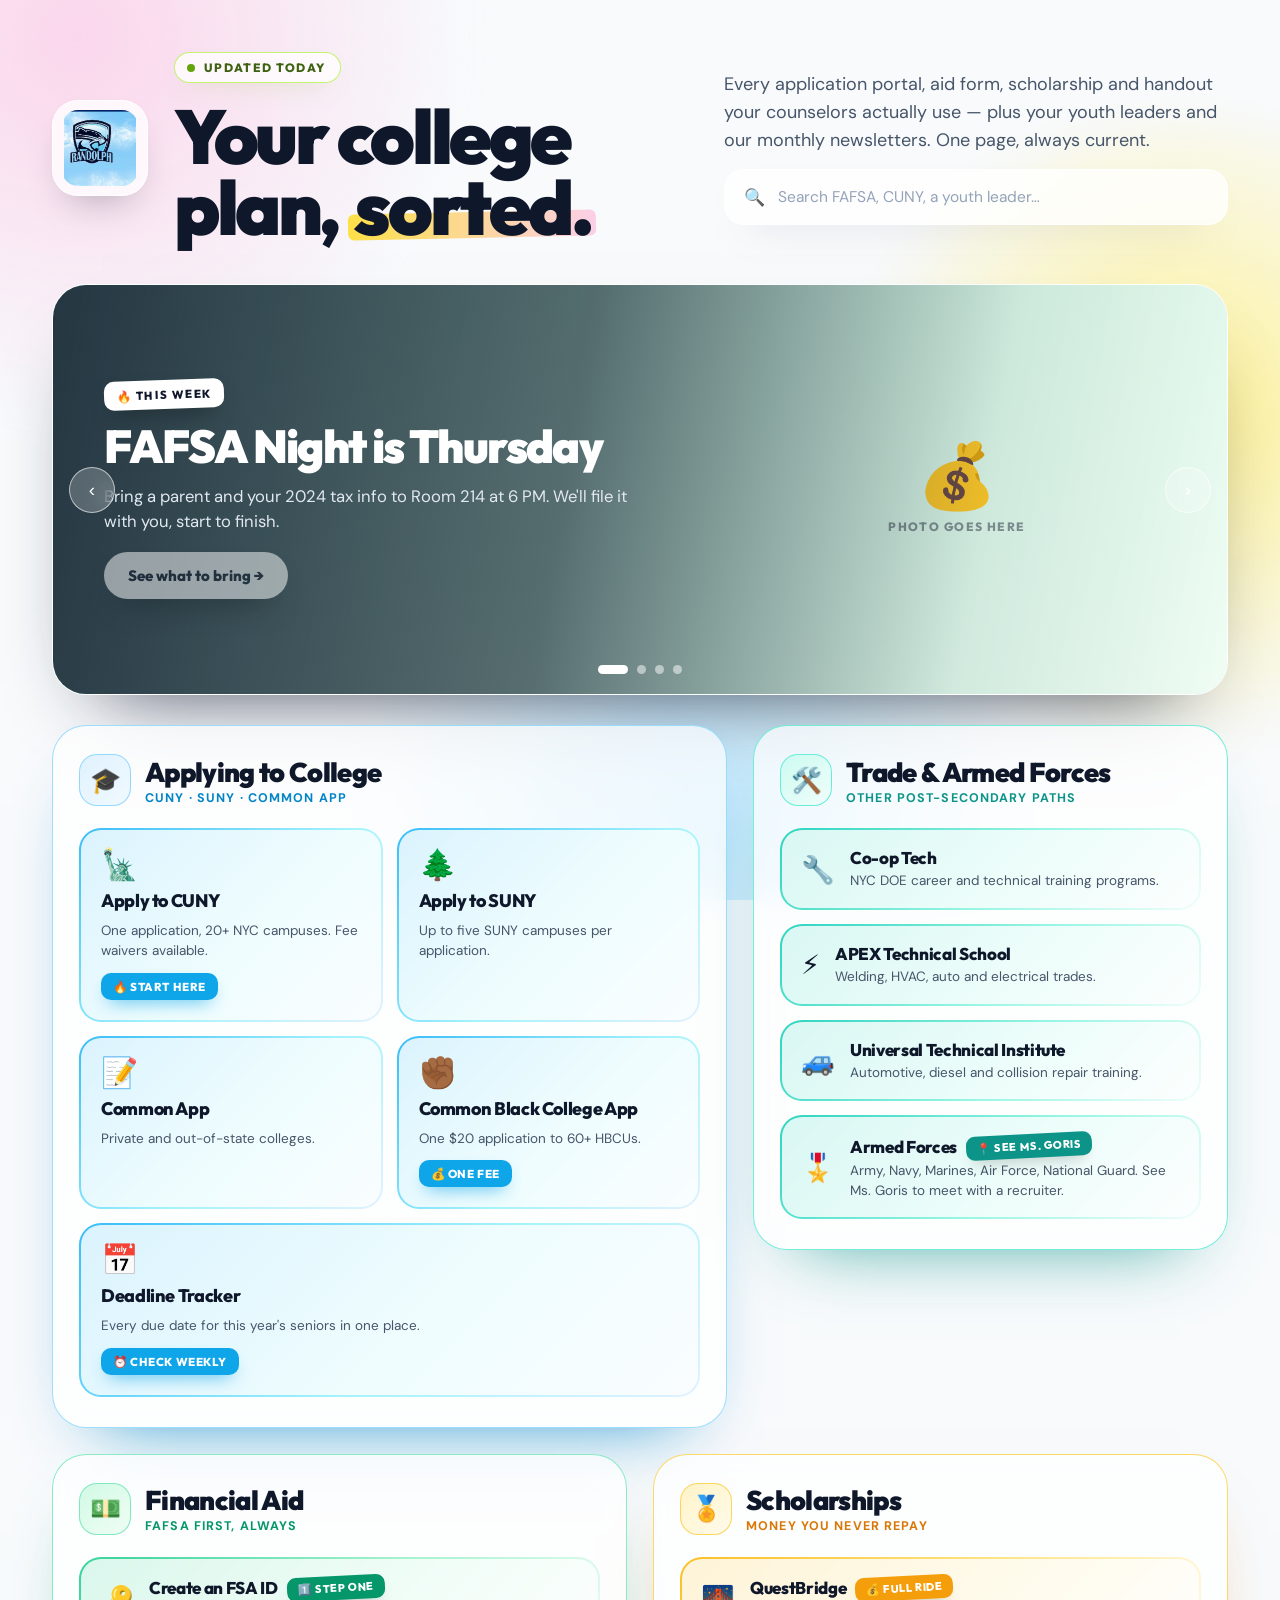
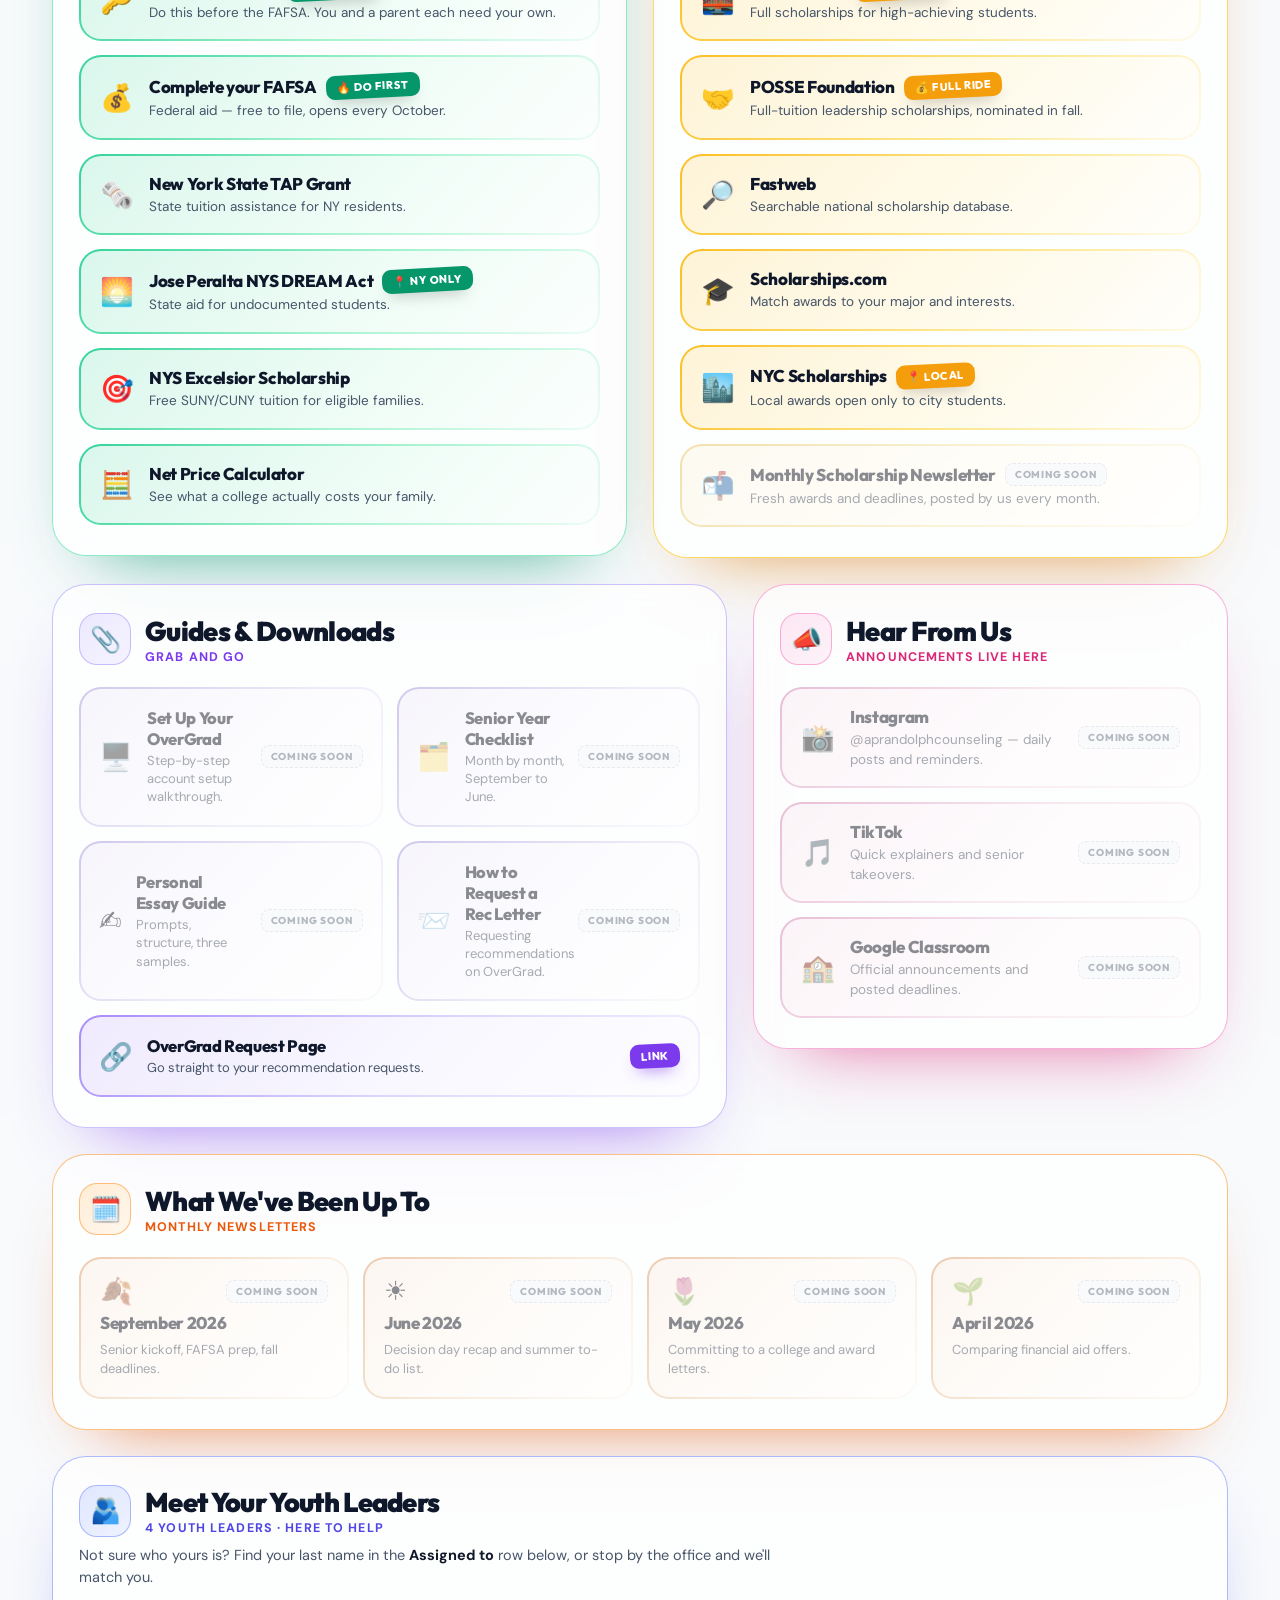
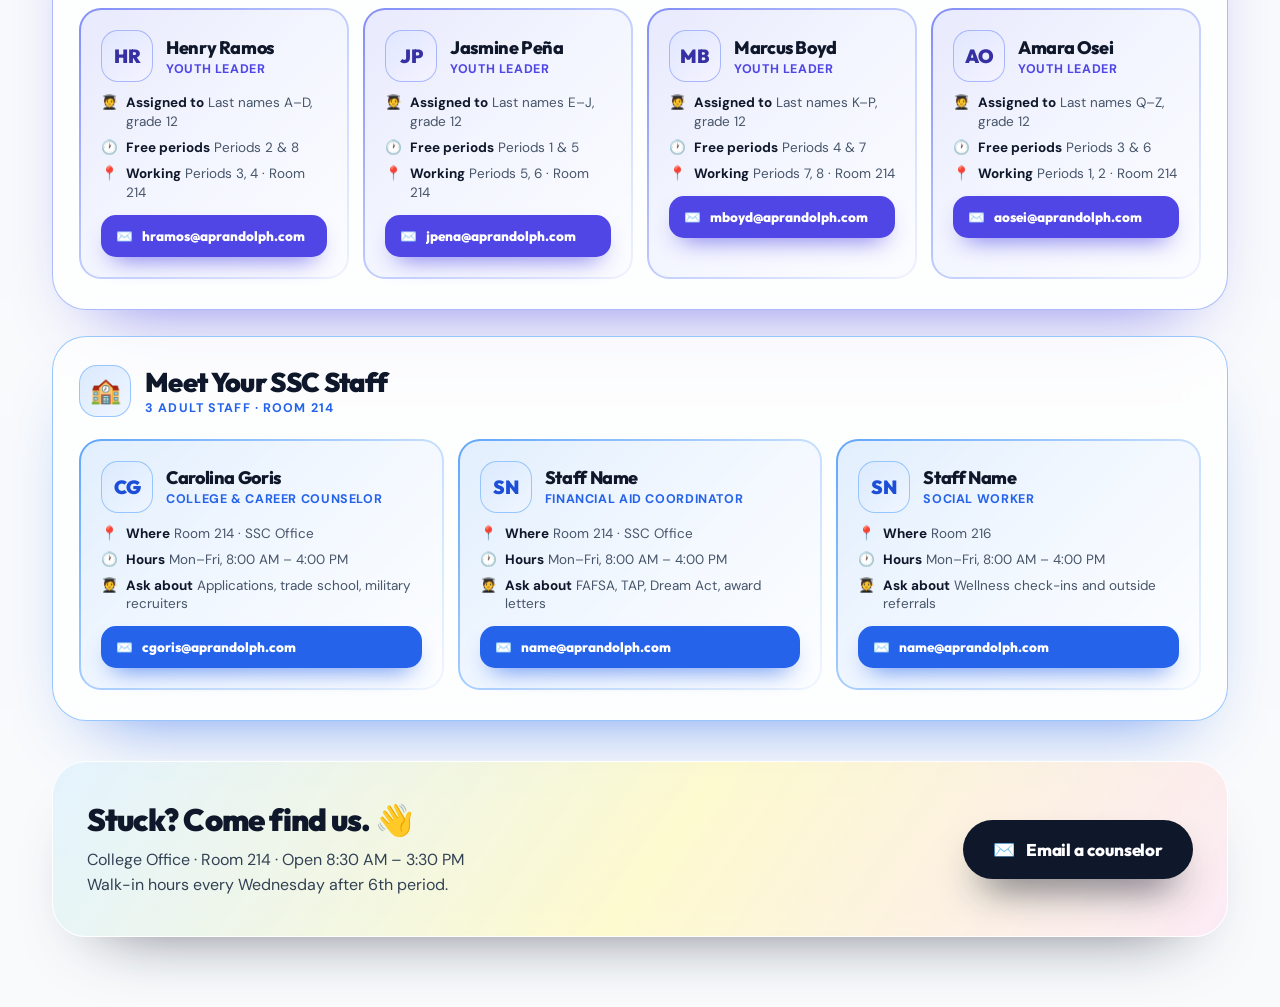
==== commit 29d0d1ae: "Replace admin dashboard with AI-friendly site maintenance" ====
--- a/index.html
+++ b/index.html
@@ -1,772 +1,101 @@
-<!DOCTYPE html>
+<!doctype html>
 <html lang="en">
-<head>
-<meta charset="utf-8">
-<meta name="viewport" content="width=device-width, initial-scale=1">
-<title>College Office Hub — A. Philip Randolph Campus High School</title>
-<link rel="preconnect" href="https://fonts.googleapis.com">
-<link rel="preconnect" href="https://fonts.gstatic.com" crossorigin>
-<link href="https://fonts.googleapis.com/css2?family=DM+Sans:wght@400;500;700&family=Outfit:wght@500;700;800;900&display=swap" rel="stylesheet">
-<style>
-/* ── Reset & base ─────────────────────────────────────────────────── */
-html,body{margin:0;padding:0;background:#f8fafc;-webkit-font-smoothing:antialiased}
-*{box-sizing:border-box}
-a{color:#0284c7;text-decoration:none}
-input::placeholder{color:#94a3b8}
-
-/* ── Animations ───────────────────────────────────────────────────── */
-@keyframes blobA{0%,100%{transform:translate(0,0) rotate(0deg) scale(1)}33%{transform:translate(60px,-40px) rotate(120deg) scale(1.12)}66%{transform:translate(-40px,50px) rotate(240deg) scale(.94)}}
-@keyframes blobB{0%,100%{transform:translate(0,0) rotate(0deg) scale(1)}50%{transform:translate(-70px,60px) rotate(180deg) scale(1.15)}}
-@keyframes blobC{0%,100%{transform:translate(0,0) rotate(0deg)}50%{transform:translate(50px,70px) rotate(-140deg)}}
-@keyframes dotPulse{0%,100%{opacity:1;transform:scale(1)}50%{opacity:.35;transform:scale(.75)}}
-@keyframes stickerWiggle{0%,100%{transform:rotate(-3deg)}50%{transform:rotate(2.5deg)}}
-@keyframes spin{to{transform:rotate(360deg)}}
-
-/* ── Card hovers ──────────────────────────────────────────────────── */
-.card-lift{transition:transform .3s cubic-bezier(.34,1.56,.64,1),box-shadow .3s ease}
-.card-lift:hover{transform:translateY(-6px) scale(1.02)}
-.card-lift:active{transform:scale(.95)}
-.card-sky:hover{box-shadow:0 26px 44px -26px rgba(2,132,199,.9)}
-.card-teal:hover{box-shadow:0 26px 44px -26px rgba(13,148,136,.85)}
-.card-green:hover{box-shadow:0 26px 44px -26px rgba(5,150,105,.85)}
-.card-amber:hover{box-shadow:0 26px 44px -26px rgba(217,119,6,.8)}
-.card-violet:hover{box-shadow:0 26px 44px -26px rgba(124,58,237,.8)}
-.card-pink:hover{box-shadow:0 26px 44px -26px rgba(219,39,119,.8)}
-.card-orange:hover{box-shadow:0 26px 44px -26px rgba(234,88,12,.8)}
-.card-indigo:hover{box-shadow:0 26px 44px -26px rgba(79,70,229,.8)}
-.card-blue:hover{box-shadow:0 26px 44px -26px rgba(37,99,235,.8)}
-.btn-lift{transition:transform .3s cubic-bezier(.34,1.56,.64,1),box-shadow .3s ease}
-.btn-lift:hover{transform:translateY(-6px) scale(1.02)}
-.btn-lift:active{transform:scale(.95)}
-.btn-lift-sm{transition:transform .3s cubic-bezier(.34,1.56,.64,1),background .3s ease}
-.btn-lift-sm:hover{transform:translateY(-3px)}
-.btn-lift-sm:active{transform:scale(.95)}
-.btn-indigo{background:#4f46e5}.btn-indigo:hover{background:#4338ca}
-.btn-blue{background:#2563eb}.btn-blue:hover{background:#1d4ed8}
-.btn-dark{transition:transform .3s cubic-bezier(.34,1.56,.64,1),box-shadow .3s ease}
-.btn-dark:hover{transform:translateY(-6px) scale(1.02);box-shadow:0 28px 46px -18px rgba(15,23,42,.95)}
-.btn-dark:active{transform:scale(.95)}
-.slide-btn{transition:background .25s ease}
-.slide-btn:hover{background:rgba(255,255,255,.42)!important}
-.dot-btn{transition:width .35s ease,background .35s ease}
-.sticker{animation:stickerWiggle 5s ease-in-out infinite}
-.search-wrap:focus-within{box-shadow:0 18px 40px -26px rgba(15,23,42,.7)!important}
-.is-placeholder{opacity:.5;cursor:default!important;pointer-events:none;filter:grayscale(.35)}
-.placeholder-badge{display:inline-block;font-family:'Outfit',sans-serif;font-size:10px;font-weight:800;letter-spacing:.08em;text-transform:uppercase;padding:4px 9px;border-radius:8px;background:#f1f5f9;color:#64748b;border:1.5px dashed #cbd5e1;white-space:nowrap}
-
-/* ── Admin trigger ────────────────────────────────────────────────── */
-#admin-trigger{position:fixed;bottom:20px;right:20px;width:36px;height:36px;border-radius:50%;border:0;background:rgba(15,23,42,.12);color:#64748b;font-size:16px;cursor:pointer;z-index:900;opacity:.4;transition:opacity .2s ease;display:grid;place-items:center;backdrop-filter:blur(8px)}
-#admin-trigger:hover{opacity:1}
-
-/* ── Admin overlay ────────────────────────────────────────────────── */
-#admin-overlay{position:fixed;inset:0;z-index:1000;display:none;font-family:'DM Sans',sans-serif}
-#admin-overlay.visible{display:flex}
-
-/* Auth screen */
-#admin-auth{position:absolute;inset:0;background:rgba(15,23,42,.92);backdrop-filter:blur(16px);display:flex;align-items:center;justify-content:center}
-#admin-auth-box{background:#1e293b;border:1px solid rgba(255,255,255,.08);border-radius:20px;padding:40px;width:360px;text-align:center}
-#admin-auth-box h2{margin:0 0 6px;font-family:'Outfit',sans-serif;font-size:22px;font-weight:800;color:#f8fafc}
-#admin-auth-box p{margin:0 0 24px;font-size:14px;color:#94a3b8}
-#admin-pass{width:100%;padding:12px 16px;border-radius:12px;border:1px solid rgba(255,255,255,.12);background:rgba(255,255,255,.06);color:#f8fafc;font-size:15px;font-family:'DM Sans',sans-serif;outline:none;margin-bottom:12px}
-#admin-pass:focus{border-color:rgba(99,102,241,.6);background:rgba(99,102,241,.08)}
-#admin-auth-btn{width:100%;padding:13px;border-radius:12px;border:0;background:#6366f1;color:#fff;font-family:'Outfit',sans-serif;font-size:15px;font-weight:800;cursor:pointer;transition:background .2s}
-#admin-auth-btn:hover{background:#4f46e5}
-#admin-auth-error{margin:12px 0 0;font-size:13px;color:#f87171;min-height:18px}
-
-/* Editor layout */
-#admin-editor{display:none;width:100%;height:100%;background:rgba(15,23,42,.96);backdrop-filter:blur(16px)}
-#admin-editor.visible{display:flex}
-
-/* Sidebar */
-#admin-sidebar{width:220px;flex:none;background:#0f172a;border-right:1px solid rgba(255,255,255,.06);display:flex;flex-direction:column;overflow-y:auto}
-#admin-sidebar-header{padding:20px 18px 14px;border-bottom:1px solid rgba(255,255,255,.06)}
-#admin-sidebar-header h3{margin:0;font-family:'Outfit',sans-serif;font-size:14px;font-weight:800;color:#f8fafc;letter-spacing:.05em;text-transform:uppercase}
-#admin-sidebar-header p{margin:4px 0 0;font-size:11px;color:#64748b}
-#admin-nav{flex:1;padding:8px 0}
-.admin-nav-item{display:flex;align-items:center;gap:10px;padding:10px 18px;cursor:pointer;font-size:13.5px;color:#94a3b8;transition:background .15s,color .15s;border-left:2px solid transparent}
-.admin-nav-item:hover{background:rgba(255,255,255,.04);color:#e2e8f0}
-.admin-nav-item.active{background:rgba(99,102,241,.12);color:#a5b4fc;border-left-color:#6366f1}
-.admin-nav-item .nav-icon{font-size:16px;flex:none;width:20px;text-align:center}
-.admin-nav-item .nav-count{margin-left:auto;background:rgba(255,255,255,.08);border-radius:999px;font-size:11px;padding:1px 7px;color:#64748b}
-
-/* Main area */
-#admin-main{flex:1;display:flex;flex-direction:column;overflow:hidden}
-#admin-toolbar{display:flex;align-items:center;gap:12px;padding:16px 24px;border-bottom:1px solid rgba(255,255,255,.06);flex:none}
-#admin-toolbar h2{margin:0;font-family:'Outfit',sans-serif;font-size:18px;font-weight:800;color:#f8fafc;flex:1}
-.admin-btn{padding:9px 16px;border-radius:10px;border:0;font-family:'Outfit',sans-serif;font-size:13px;font-weight:700;cursor:pointer;transition:background .2s,transform .15s}
-.admin-btn:active{transform:scale(.96)}
-.admin-btn-ghost{background:rgba(255,255,255,.06);color:#94a3b8}.admin-btn-ghost:hover{background:rgba(255,255,255,.1);color:#e2e8f0}
-.admin-btn-add{background:rgba(99,102,241,.15);color:#a5b4fc}.admin-btn-add:hover{background:rgba(99,102,241,.25)}
-.admin-btn-publish{background:#6366f1;color:#fff}.admin-btn-publish:hover{background:#4f46e5}
-.admin-btn-publish:disabled{background:#374151;color:#6b7280;cursor:not-allowed}
-.admin-btn-danger{background:rgba(239,68,68,.15);color:#fca5a5}.admin-btn-danger:hover{background:rgba(239,68,68,.25)}
-#admin-publish-status{font-size:12px;color:#64748b;white-space:nowrap}
-
-#admin-items-wrap{flex:1;overflow-y:auto;padding:20px 24px}
-
-/* Item cards */
-.admin-item-card{background:rgba(255,255,255,.04);border:1px solid rgba(255,255,255,.07);border-radius:14px;margin-bottom:10px;overflow:hidden;transition:border-color .2s}
-.admin-item-card:hover{border-color:rgba(255,255,255,.12)}
-.admin-item-header{display:flex;align-items:center;gap:12px;padding:14px 16px;cursor:pointer}
-.admin-item-preview{flex:1;min-width:0}
-.admin-item-emoji{font-size:20px;flex:none;width:28px;text-align:center}
-.admin-item-title{font-size:14px;font-weight:600;color:#e2e8f0;white-space:nowrap;overflow:hidden;text-overflow:ellipsis}
-.admin-item-sub{font-size:12px;color:#64748b;white-space:nowrap;overflow:hidden;text-overflow:ellipsis;margin-top:2px}
-.admin-item-actions{display:flex;gap:6px;flex:none}
-.admin-icon-btn{width:30px;height:30px;border-radius:8px;border:0;cursor:pointer;font-size:14px;display:grid;place-items:center;transition:background .15s}
-.admin-icon-btn.edit{background:rgba(99,102,241,.12);color:#a5b4fc}.admin-icon-btn.edit:hover{background:rgba(99,102,241,.25)}
-.admin-icon-btn.del{background:rgba(239,68,68,.1);color:#fca5a5}.admin-icon-btn.del:hover{background:rgba(239,68,68,.2)}
-
-/* Edit form */
-.admin-item-form{padding:16px;border-top:1px solid rgba(255,255,255,.06);background:rgba(0,0,0,.2);display:none}
-.admin-item-form.open{display:block}
-.form-grid{display:grid;grid-template-columns:1fr 1fr;gap:12px}
-.form-grid.single{grid-template-columns:1fr}
-.form-field{display:flex;flex-direction:column;gap:5px}
-.form-field.full{grid-column:1/-1}
-.form-label{font-size:11px;font-weight:700;color:#94a3b8;letter-spacing:.06em;text-transform:uppercase}
-.form-input{padding:9px 12px;border-radius:9px;border:1px solid rgba(255,255,255,.1);background:rgba(255,255,255,.05);color:#f1f5f9;font-size:13.5px;font-family:'DM Sans',sans-serif;outline:none;transition:border-color .2s}
-.form-input:focus{border-color:rgba(99,102,241,.5);background:rgba(99,102,241,.08)}
-.form-textarea{resize:vertical;min-height:70px}
-.form-select{appearance:none;cursor:pointer}
-.form-checkbox-wrap{display:flex;align-items:center;gap:9px;padding:9px 12px;border-radius:9px;border:1px solid rgba(255,255,255,.1);background:rgba(255,255,255,.05);cursor:pointer}
-.form-checkbox-wrap input{width:16px;height:16px;cursor:pointer;accent-color:#6366f1}
-.form-checkbox-label{font-size:13.5px;color:#94a3b8}
-.form-actions{display:flex;justify-content:flex-end;gap:8px;margin-top:14px}
-.form-save{padding:8px 20px;border-radius:9px;border:0;background:#6366f1;color:#fff;font-family:'Outfit',sans-serif;font-size:13px;font-weight:700;cursor:pointer;transition:background .2s}
-.form-save:hover{background:#4f46e5}
-.form-cancel{padding:8px 14px;border-radius:9px;border:0;background:rgba(255,255,255,.06);color:#94a3b8;font-family:'Outfit',sans-serif;font-size:13px;font-weight:600;cursor:pointer}
-.form-cancel:hover{background:rgba(255,255,255,.1)}
-
-/* Empty state */
-.admin-empty{text-align:center;padding:50px 20px;color:#475569}
-.admin-empty .icon{font-size:36px;margin-bottom:12px}
-.admin-empty p{margin:0;font-size:14px}
-
-/* Loading spinner */
-#admin-loading{display:flex;align-items:center;justify-content:center;height:100%;color:#64748b;gap:10px;font-size:14px}
-#admin-loading .spinner{width:20px;height:20px;border:2px solid rgba(255,255,255,.1);border-top-color:#6366f1;border-radius:50%;animation:spin .7s linear infinite}
-</style>
-</head>
-<body>
-
-<!-- ═══════════════════════════════════════════
+  <head>
+    <meta charset="utf-8" />
+    <meta name="viewport" content="width=device-width, initial-scale=1" />
+    <title>College Office Hub</title>
+    <link rel="preconnect" href="https://fonts.googleapis.com" />
+    <link rel="preconnect" href="https://fonts.gstatic.com" crossorigin />
+    <link
+      href="https://fonts.googleapis.com/css2?family=DM+Sans:wght@400;500;700&family=Outfit:wght@500;700;800;900&display=swap"
+      rel="stylesheet"
+    />
+    <link rel="stylesheet" href="styles.css" />
+  </head>
+  <body>
+    <!-- ═══════════════════════════════════════════
      MAIN SITE
      ═══════════════════════════════════════════ -->
-<div style="position:relative;min-height:100vh;background:#f8fafc;font-family:'DM Sans',system-ui,sans-serif;color:#0f172a;overflow-x:hidden;">
+    <div class="site-shell">
+      <!-- Blob background -->
+      <div class="background-art">
+        <div class="background-pink"></div>
+        <div class="background-yellow"></div>
+        <div class="background-blue"></div>
+      </div>
 
-  <!-- Blob background -->
-  <div style="position:fixed;inset:0;pointer-events:none;overflow:hidden;z-index:0;">
-    <div style="position:absolute;top:-180px;left:-140px;width:620px;height:620px;border-radius:48% 52% 61% 39% / 43% 45% 55% 57%;background:radial-gradient(circle at 35% 35%,rgba(251,207,232,.85) 0%,rgba(251,207,232,0) 68%);filter:blur(18px);animation:blobA 26s ease-in-out infinite;"></div>
-    <div style="position:absolute;top:120px;right:-200px;width:660px;height:660px;border-radius:56% 44% 39% 61% / 52% 38% 62% 48%;background:radial-gradient(circle at 55% 45%,rgba(254,240,138,.9) 0%,rgba(254,240,138,0) 66%);filter:blur(20px);animation:blobB 32s ease-in-out infinite;"></div>
-    <div style="position:absolute;bottom:-260px;left:26%;width:720px;height:720px;border-radius:42% 58% 55% 45% / 60% 45% 55% 40%;background:radial-gradient(circle at 50% 50%,rgba(186,230,253,.9) 0%,rgba(186,230,253,0) 66%);filter:blur(22px);animation:blobC 38s ease-in-out infinite;"></div>
-  </div>
+      <div class="site-content">
+        <!-- HERO -->
+        <header class="hero">
+          <div class="hero-layout">
+            <img id="school-logo" alt="" class="school-logo" />
+            <div class="hero-heading-group">
+              <div class="update-badge">
+                <span class="update-indicator"></span>
+                <span class="update-text"
+                  ><span data-site="updateLabel"></span
+                ></span>
+              </div>
+              <h1 class="hero-title">
+                <span data-site="headlineStart"></span><br /><span
+                  data-site="headlineMiddle"
+                ></span
+                ><span class="headline-highlight"
+                  ><span class="headline-underline"></span
+                  ><span data-site="headlineHighlight"></span
+                ></span>
+              </h1>
+            </div>
+            <div class="hero-intro-group">
+              <p class="hero-intro"><span data-site="intro"></span></p>
+              <div class="search-field search-wrap">
+                <span class="search-icon">🔍</span>
+                <input
+                  id="search"
+                  type="text"
+                  aria-label="Search resources and people"
+                  class="search-input"
+                />
+              </div>
+            </div>
+          </div>
+        </header>
 
-  <div style="position:relative;z-index:1;">
+        <!-- CAROUSEL -->
+        <section class="announcement-section">
+          <div id="carousel-wrap" class="carousel-frame">
+            <div id="slides-container" class="carousel-slides"></div>
+            <div id="dots-container" class="carousel-dots"></div>
+          </div>
+        </section>
 
-  <!-- HERO -->
-  <header style="max-width:1240px;margin:0 auto;padding:52px 32px 18px;">
-    <div style="display:flex;align-items:center;gap:26px;flex-wrap:wrap;">
-      <img src="logo.png" alt="A. Philip Randolph Campus High School" style="width:96px;height:96px;object-fit:contain;border-radius:26px;background:rgba(255,255,255,.75);backdrop-filter:blur(10px);padding:9px;border:1px solid rgba(255,255,255,.9);box-shadow:0 18px 40px -20px rgba(15,23,42,.4);flex:none;">
-      <div style="flex:1 1 320px;min-width:280px;">
-        <div style="display:flex;align-items:center;gap:9px;padding:7px 15px 7px 12px;border-radius:999px;background:rgba(255,255,255,.72);backdrop-filter:blur(10px);border:1px solid rgba(190,242,100,.9);width:max-content;box-shadow:0 10px 24px -14px rgba(101,163,13,.7);">
-          <span style="width:8px;height:8px;border-radius:999px;background:#65a30d;animation:dotPulse 1.9s ease-in-out infinite;display:inline-block;flex:none;"></span>
-          <span style="font-family:'Outfit',sans-serif;font-size:12px;font-weight:800;letter-spacing:.11em;text-transform:uppercase;color:#3f6212;white-space:nowrap;">Updated today</span>
-        </div>
-        <h1 style="font-family:'Outfit',sans-serif;font-size:76px;line-height:.94;letter-spacing:-.045em;font-weight:900;margin:18px 0 0;color:#0f172a;text-wrap:balance;">
-          Your college<br>plan, <span style="position:relative;display:inline-block;padding:0 6px;"><span style="position:absolute;left:0;right:0;bottom:6px;height:26px;background:linear-gradient(96deg,#fde047 0%,#fbcfe8 100%);border-radius:6px;transform:rotate(-1.2deg);z-index:-1;"></span>sorted.</span>
-        </h1>
-      </div>
-      <div style="flex:1 1 300px;min-width:280px;display:flex;flex-direction:column;gap:14px;">
-        <p style="margin:0;font-size:18px;line-height:1.55;color:#475569;text-wrap:pretty;">Every application portal, aid form, scholarship and handout your counselors actually use — plus your youth leaders and our monthly newsletters. One page, always current.</p>
-        <div class="search-wrap" style="display:flex;align-items:center;gap:11px;padding:16px 19px;border-radius:20px;background:rgba(255,255,255,.78);backdrop-filter:blur(14px);border:1px solid rgba(255,255,255,.95);box-shadow:0 18px 40px -26px rgba(15,23,42,.55);transition:box-shadow .2s ease;">
-          <span style="font-size:17px;">🔍</span>
-          <input id="search" type="text" placeholder="Search FAFSA, CUNY, a youth leader…" style="flex:1;min-width:0;background:transparent;border:0;outline:none;color:#0f172a;font-family:'DM Sans',sans-serif;font-size:15.5px;">
-        </div>
+        <!-- BENTO -->
+        <main id="bento" class="resource-grid"></main>
+
+        <!-- FOOTER -->
+        <footer class="site-footer">
+          <div class="contact-panel">
+            <div class="contact-copy">
+              <h3 class="contact-heading">
+                <span data-site="contactHeading"></span>
+              </h3>
+              <p class="contact-details">
+                <span data-site="officeDetails"></span><br /><span
+                  data-site="walkInHours"
+                ></span>
+              </p>
+            </div>
+            <a id="contact-link" class="contact-button btn-dark">
+              <span class="contact-icon">✉️</span
+              ><span data-site="contactButton"></span>
+            </a>
+          </div>
+        </footer>
       </div>
     </div>
-  </header>
 
-  <!-- CAROUSEL -->
-  <section style="max-width:1240px;margin:0 auto;padding:22px 32px 0;">
-    <div id="carousel-wrap" style="position:relative;border-radius:34px;overflow:hidden;border:1.5px solid rgba(255,255,255,.95);box-shadow:0 40px 80px -50px rgba(15,23,42,.9);background:#e2e8f0;">
-      <div id="slides-container" style="position:relative;height:clamp(320px,32vw,420px);"></div>
-      <div id="dots-container" style="position:absolute;bottom:20px;left:0;right:0;display:flex;justify-content:center;align-items:center;gap:9px;z-index:20;"></div>
-    </div>
-  </section>
-
-  <!-- BENTO -->
-  <main id="bento" style="max-width:1240px;margin:0 auto;padding:30px 32px 40px;display:flex;flex-wrap:wrap;gap:26px;align-items:flex-start;"></main>
-
-  <!-- FOOTER -->
-  <footer style="max-width:1240px;margin:0 auto;padding:0 32px 70px;">
-    <div style="border-radius:34px;padding:38px 34px;background:linear-gradient(125deg,rgba(224,242,254,.85) 0%,rgba(254,249,195,.8) 52%,rgba(252,231,243,.85) 100%);backdrop-filter:blur(14px);border:1.5px solid rgba(255,255,255,.95);display:flex;gap:30px;flex-wrap:wrap;align-items:center;justify-content:space-between;box-shadow:0 34px 70px -50px rgba(15,23,42,.8);">
-      <div style="min-width:260px;">
-        <h3 style="margin:0;font-family:'Outfit',sans-serif;font-size:31px;font-weight:900;letter-spacing:-.03em;color:#0f172a;">Stuck? Come find us. 👋</h3>
-        <p style="margin:9px 0 0;font-size:16px;line-height:1.55;color:#334155;">College Office · Room 214 · Open 8:30 AM – 3:30 PM<br>Walk-in hours every Wednesday after 6th period.</p>
-      </div>
-      <a href="mailto:cgoris@aprandolph.com" class="btn-dark" style="display:flex;align-items:center;gap:11px;padding:18px 30px;border-radius:999px;background:#0f172a;color:#ffffff;font-family:'Outfit',sans-serif;font-size:17px;font-weight:800;letter-spacing:-.01em;box-shadow:0 22px 40px -18px rgba(15,23,42,.9);">
-        <span style="font-size:18px;">✉️</span>Email a counselor
-      </a>
-    </div>
-  </footer>
-
-  </div>
-</div>
-
-<!-- Admin trigger (subtle gear in corner) -->
-<button id="admin-trigger" title="Admin login" aria-label="Admin login">⚙</button>
-
-<!-- ═══════════════════════════════════════════
-     ADMIN OVERLAY
-     ═══════════════════════════════════════════ -->
-<div id="admin-overlay">
-
-  <!-- Password screen -->
-  <div id="admin-auth">
-    <div id="admin-auth-box">
-      <h2>Admin Access</h2>
-      <p>College Office Hub editor</p>
-      <input id="admin-pass" type="password" placeholder="Enter admin password" autocomplete="current-password">
-      <button id="admin-auth-btn">Sign in</button>
-      <p id="admin-auth-error"></p>
-    </div>
-  </div>
-
-  <!-- Editor (shown after auth) -->
-  <div id="admin-editor">
-    <div id="admin-sidebar">
-      <div id="admin-sidebar-header">
-        <h3>Edit Content</h3>
-        <p>Changes publish instantly</p>
-      </div>
-      <nav id="admin-nav"></nav>
-    </div>
-    <div id="admin-main">
-      <div id="admin-toolbar">
-        <h2 id="admin-section-title">–</h2>
-        <span id="admin-publish-status"></span>
-        <button class="admin-btn admin-btn-add" id="admin-add-btn">+ Add New</button>
-        <button class="admin-btn admin-btn-publish" id="admin-publish-btn">Publish to Site</button>
-        <button class="admin-btn admin-btn-ghost" id="admin-close-btn">✕ Close</button>
-      </div>
-      <div id="admin-items-wrap">
-        <div id="admin-items"></div>
-      </div>
-    </div>
-  </div>
-
-</div>
-
-<!-- Data fallback (edit data.js, not this file) -->
-<script src="data.js"></script>
-
-<script>
-/* ═══════════════════════════════════════════════════════════════════
-   CONFIG
-   Paste your Apps Script Web App URL below after you deploy it.
-   ═══════════════════════════════════════════════════════════════════ */
-const APPS_SCRIPT_URL = ''; // ← paste URL here
-
-/* ═══════════════════════════════════════════════════════════════════
-   SLIDE THEMES
-   ═══════════════════════════════════════════════════════════════════ */
-const SLIDE_THEMES = {
-  sky:    'linear-gradient(115deg,#bae6fd 0%,#e0f2fe 55%,#f0f9ff 100%)',
-  pink:   'linear-gradient(115deg,#fbcfe8 0%,#fce7f3 55%,#fdf2f8 100%)',
-  amber:  'linear-gradient(115deg,#fde68a 0%,#fef3c7 55%,#fffbeb 100%)',
-  mint:   'linear-gradient(115deg,#a7f3d0 0%,#d1fae5 55%,#f0fdf4 100%)',
-  violet: 'linear-gradient(115deg,#ddd6fe 0%,#ede9fe 55%,#f5f3ff 100%)'
-};
-
-/* ═══════════════════════════════════════════════════════════════════
-   LIVE DATA — loaded from Apps Script, falls back to data.js
-   ═══════════════════════════════════════════════════════════════════ */
-let LIVE = null; // set by loadData()
-
-function getData(key) {
-  if (LIVE && LIVE[key] && LIVE[key].length) return LIVE[key];
-  // Fallback to data.js globals
-  const map = {
-    slideshow:    typeof SLIDESHOW    !== 'undefined' ? SLIDESHOW    : [],
-    applying:     typeof HUB_LINKS   !== 'undefined' ? HUB_LINKS.applying     : [],
-    pathways:     typeof HUB_LINKS   !== 'undefined' ? HUB_LINKS.pathways     : [],
-    financialAid: typeof HUB_LINKS   !== 'undefined' ? HUB_LINKS.financialAid : [],
-    scholarships: typeof HUB_LINKS   !== 'undefined' ? HUB_LINKS.scholarships : [],
-    guides:       typeof HUB_LINKS   !== 'undefined' ? HUB_LINKS.guides       : [],
-    social:       typeof HUB_LINKS   !== 'undefined' ? HUB_LINKS.social       : [],
-    newsletters:  typeof NEWSLETTERS !== 'undefined' ? NEWSLETTERS  : [],
-    youthLeaders: typeof YOUTH_LEADERS!== 'undefined'? YOUTH_LEADERS: [],
-    staff:        typeof SSC_STAFF   !== 'undefined' ? SSC_STAFF    : [],
-  };
-  return map[key] || [];
-}
-
-async function loadData() {
-  if (!APPS_SCRIPT_URL) return;
-  try {
-    const res  = await fetch(APPS_SCRIPT_URL, { cache: 'no-store' });
-    const json = await res.json();
-    if (json && typeof json === 'object') LIVE = json;
-  } catch (e) {
-    console.warn('Could not load from Apps Script, using data.js fallback.', e);
-  }
-}
-
-/* ═══════════════════════════════════════════════════════════════════
-   RENDERING HELPERS
-   ═══════════════════════════════════════════════════════════════════ */
-const h   = s => String(s).replace(/&/g,'&amp;').replace(/</g,'&lt;').replace(/>/g,'&gt;').replace(/"/g,'&quot;');
-const ini = n => n.split(/\s+/).filter(Boolean).slice(0,2).map(w=>w[0].toUpperCase()).join('');
-const BG  = (a,b,c) => `linear-gradient(rgba(255,255,255,.82),rgba(255,255,255,.82)) padding-box,linear-gradient(135deg,${a} 0%,${b} 55%,${c} 100%) border-box`;
-const isPh      = item => item.placeholder === true || item.placeholder === 'true';
-const phHref    = item => isPh(item) ? 'javascript:void(0)' : h(item.url);
-const phClass   = (item, color) => isPh(item) ? 'is-placeholder' : `card-lift ${color}`;
-const phBadge   = () => `<span class="placeholder-badge">Coming Soon</span>`;
-const stickerEl = (tag, bg) => `<span class="sticker" style="display:inline-block;white-space:nowrap;font-family:'Outfit',sans-serif;font-size:11px;font-weight:800;letter-spacing:.05em;text-transform:uppercase;padding:5px 11px;border-radius:9px;background:${bg};color:#fff;transform:rotate(-3deg);box-shadow:0 8px 16px -8px rgba(0,0,0,.35);">${h(tag)}</span>`;
-
-/* ── Slideshow ── */
-let SS = { cur:0, paused:false };
-function goTo(i){ SS.cur=((i%getData('slideshow').length)+getData('slideshow').length)%getData('slideshow').length; renderSlides(); }
-function startTimer(){ setInterval(()=>{ if(!SS.paused && getData('slideshow').length>1) goTo(SS.cur+1); },7000); }
-
-function renderSlides() {
-  const slides = getData('slideshow');
-  const active = SS.cur;
-  const cont   = document.getElementById('slides-container');
-  const dots   = document.getElementById('dots-container');
-  cont.innerHTML = slides.map((s,i)=>{
-    const noImg  = !s.image;
-    const ctaOk  = !isPh(s);
-    return `<div style="position:absolute;inset:0;opacity:${i===active?1:0};z-index:${i===active?10:1};transition:opacity .8s ease;">
-      <div style="position:absolute;inset:0;background:${SLIDE_THEMES[s.theme]||SLIDE_THEMES.sky};"></div>
-      <div style="position:absolute;inset:0;background-image:${s.image?`url("${h(s.image)}")`:'none'};background-size:cover;background-position:center;"></div>
-      ${noImg?`<div style="position:absolute;top:0;right:0;bottom:0;width:46%;display:grid;place-items:center;"><div style="display:flex;flex-direction:column;align-items:center;gap:10px;padding:24px;text-align:center;"><span style="font-size:64px;line-height:1;">${s.emoji}</span><span style="font-family:'Outfit',sans-serif;font-size:12px;font-weight:800;letter-spacing:.12em;text-transform:uppercase;color:rgba(15,23,42,.45);">Photo goes here</span></div></div>`:''}
-      <div style="position:absolute;inset:0;background:linear-gradient(100deg,rgba(15,23,42,.86) 0%,rgba(15,23,42,.62) 44%,rgba(15,23,42,.08) 78%,rgba(15,23,42,0) 100%);"></div>
-      <div style="position:absolute;inset:0;display:flex;flex-direction:column;justify-content:center;gap:14px;padding:clamp(28px,4vw,52px);max-width:min(660px,72%);">
-        <span style="display:inline-block;width:max-content;font-family:'Outfit',sans-serif;font-size:11.5px;font-weight:800;letter-spacing:.12em;text-transform:uppercase;padding:7px 13px;border-radius:10px;background:#fff;color:#0f172a;box-shadow:0 10px 22px -10px rgba(0,0,0,.6);transform:rotate(-2deg);">${h(s.tag)}</span>
-        <h2 style="margin:0;font-family:'Outfit',sans-serif;font-size:clamp(30px,3.6vw,50px);line-height:1.02;letter-spacing:-.035em;font-weight:900;color:#fff;text-wrap:balance;">${h(s.headline)}</h2>
-        <p style="margin:0;font-size:clamp(15px,1.3vw,18px);line-height:1.5;color:#e2e8f0;max-width:52ch;text-wrap:pretty;">${h(s.sub)}</p>
-        <a href="${ctaOk?h(s.url):'javascript:void(0)'}" ${ctaOk?'target="_blank" rel="noopener"':''} class="btn-lift" style="display:flex;align-items:center;gap:9px;width:max-content;margin-top:4px;padding:14px 24px;border-radius:999px;background:#fff;color:#0f172a;font-family:'Outfit',sans-serif;font-size:15px;font-weight:800;box-shadow:0 16px 32px -14px rgba(0,0,0,.7);${ctaOk?'':'opacity:.5;pointer-events:none;'}">${h(s.cta)} →</a>
-      </div>
-    </div>`;
-  }).join('');
-  if (!cont.querySelector('.slide-nav')) {
-    [['‹','left',-1],['›','right',1]].forEach(([ch,side,dir])=>{
-      const b=document.createElement('button');
-      b.className='slide-btn slide-nav';
-      b.setAttribute('aria-label',dir<0?'Previous':'Next');
-      b.style.cssText=`position:absolute;${side}:16px;top:50%;transform:translateY(-50%);width:46px;height:46px;border-radius:999px;border:1px solid rgba(255,255,255,.6);background:rgba(255,255,255,.22);backdrop-filter:blur(10px);color:#fff;font-size:19px;cursor:pointer;display:grid;place-items:center;z-index:20;`;
-      b.textContent=ch; b.onclick=()=>goTo(SS.cur+dir); cont.appendChild(b);
-    });
-  }
-  dots.innerHTML=slides.map((_,i)=>`<button class="dot-btn" data-i="${i}" aria-label="Slide ${i+1}" style="width:${i===active?'30px':'9px'};height:9px;border-radius:999px;border:0;padding:0;cursor:pointer;background:${i===active?'#fff':'rgba(255,255,255,.5)'};"></button>`).join('');
-  dots.querySelectorAll('.dot-btn').forEach(b=>b.onclick=()=>goTo(+b.dataset.i));
-}
-
-/* ── Filter ── */
-const filt  = (arr,q) => arr.filter(r=>!q||(r.label+' '+r.sub+' '+(r.tag||'')).toLowerCase().includes(q));
-const filtP = (arr,q) => arr.filter(r=>!q||Object.values(r).join(' ').toLowerCase().includes(q));
-
-/* ── Section wrapper ── */
-function section(icon,iBg,iBdr,title,sub,subC,bdr,shadow,flex,inner){
-  return `<section style="flex:${flex};min-width:300px;border-radius:34px;padding:28px 26px 30px;background:rgba(255,255,255,.7);backdrop-filter:blur(16px);border:1.5px solid ${bdr};box-shadow:${shadow};">
-    <div style="display:flex;align-items:center;gap:14px;margin-bottom:22px;">
-      <span style="width:52px;height:52px;border-radius:18px;display:grid;place-items:center;font-size:25px;background:${iBg};border:1px solid ${iBdr};flex:none;">${icon}</span>
-      <div style="min-width:0;"><h2 style="margin:0;font-family:'Outfit',sans-serif;font-size:27px;font-weight:900;letter-spacing:-.025em;color:#0f172a;">${title}</h2>
-      <p style="margin:1px 0 0;font-size:12.5px;font-weight:700;color:${subC};letter-spacing:.09em;text-transform:uppercase;">${sub}</p></div>
-    </div>${inner}</section>`;
-}
-
-function cardApply(l){const p=isPh(l);return `<a href="${phHref(l)}" ${p?'':'target="_blank" rel="noopener"'} class="${phClass(l,'card-sky')}" style="flex:1 1 235px;min-width:0;display:flex;flex-direction:column;gap:9px;padding:20px;border-radius:22px;border:2px solid transparent;background:${BG('#38bdf8','#a5f3fc','#e0f2fe')};backdrop-filter:blur(12px);color:#0f172a;"><span style="font-size:30px;line-height:1;">${l.emoji}</span><span style="font-family:'Outfit',sans-serif;font-size:18px;font-weight:800;letter-spacing:-.02em;">${h(l.label)}</span><span style="font-size:13.5px;line-height:1.45;color:#475569;">${h(l.sub)}</span>${p?phBadge():(l.tag?`<span class="sticker" style="display:inline-block;white-space:nowrap;margin-top:3px;width:max-content;font-family:'Outfit',sans-serif;font-size:11.5px;font-weight:800;letter-spacing:.05em;text-transform:uppercase;padding:6px 12px;border-radius:10px;background:#0ea5e9;color:#fff;box-shadow:0 8px 18px -8px rgba(14,165,233,.9);">${h(l.tag)}</span>`:'')}</a>`;}
-function rowLink(l,color,bg,tagBg){const p=isPh(l);return `<a href="${phHref(l)}" ${p?'':'target="_blank" rel="noopener"'} class="${phClass(l,color)}" style="display:flex;align-items:center;gap:15px;padding:17px 19px;border-radius:22px;border:2px solid transparent;background:${bg};backdrop-filter:blur(12px);color:#0f172a;"><span style="font-size:27px;line-height:1;flex:none;">${l.emoji}</span><span style="display:flex;flex-direction:column;gap:3px;min-width:0;"><span style="display:flex;align-items:center;gap:9px;flex-wrap:wrap;"><span style="font-family:'Outfit',sans-serif;font-size:17px;font-weight:800;letter-spacing:-.02em;">${h(l.label)}</span>${p?phBadge():(l.tag?stickerEl(l.tag,tagBg):'')}</span><span style="font-size:13.5px;line-height:1.45;color:#475569;">${h(l.sub)}</span></span></a>`;}
-function cardGuide(l){const p=isPh(l);return `<a href="${phHref(l)}" ${p?'':'target="_blank" rel="noopener"'} class="${phClass(l,'card-violet')}" style="flex:1 1 235px;min-width:0;display:flex;align-items:center;gap:14px;padding:18px;border-radius:22px;border:2px solid transparent;background:${BG('#a78bfa','#ddd6fe','#f5f3ff')};backdrop-filter:blur(12px);color:#0f172a;"><span style="font-size:27px;line-height:1;flex:none;">${l.emoji}</span><span style="display:flex;flex-direction:column;gap:3px;min-width:0;"><span style="font-family:'Outfit',sans-serif;font-size:16.5px;font-weight:800;letter-spacing:-.02em;">${h(l.label)}</span><span style="font-size:13px;line-height:1.4;color:#475569;">${h(l.sub)}</span></span>${p?`<span class="placeholder-badge" style="margin-left:auto;flex:none;">Coming Soon</span>`:`<span style="margin-left:auto;flex:none;font-family:'Outfit',sans-serif;font-size:11px;font-weight:800;letter-spacing:.06em;text-transform:uppercase;padding:5px 11px;border-radius:9px;background:#7c3aed;color:#fff;white-space:nowrap;transform:rotate(-3deg);box-shadow:0 8px 16px -8px rgba(124,58,237,.9);">${h(l.tag)}</span>`}</a>`;}
-function rowSocial(l){const p=isPh(l);return `<a href="${phHref(l)}" ${p?'':'target="_blank" rel="noopener"'} class="${phClass(l,'card-pink')}" style="display:flex;align-items:center;gap:15px;padding:17px 19px;border-radius:22px;border:2px solid transparent;background:${BG('#f472b6','#fbcfe8','#fdf2f8')};backdrop-filter:blur(12px);color:#0f172a;"><span style="font-size:27px;line-height:1;flex:none;">${l.emoji}</span><span style="display:flex;flex-direction:column;gap:3px;min-width:0;"><span style="font-family:'Outfit',sans-serif;font-size:17px;font-weight:800;letter-spacing:-.02em;">${h(l.label)}</span><span style="font-size:13.5px;line-height:1.45;color:#475569;">${h(l.sub)}</span></span>${p?`<span class="placeholder-badge" style="margin-left:auto;flex:none;">Coming Soon</span>`:(l.tag?`<span style="margin-left:auto;flex:none;font-family:'Outfit',sans-serif;font-size:11px;font-weight:800;letter-spacing:.06em;text-transform:uppercase;padding:5px 11px;border-radius:9px;background:#db2777;color:#fff;white-space:nowrap;transform:rotate(-3deg);box-shadow:0 8px 16px -8px rgba(219,39,119,.9);">${h(l.tag)}</span>`:'')}</a>`;}
-function cardNewsletter(n){const p=isPh(n);return `<a href="${phHref(n)}" ${p?'':'target="_blank" rel="noopener"'} class="${phClass(n,'card-orange')}" style="flex:1 1 210px;min-width:0;display:flex;flex-direction:column;gap:8px;padding:19px;border-radius:22px;border:2px solid transparent;background:${BG('#fb923c','#fed7aa','#fff7ed')};backdrop-filter:blur(12px);color:#0f172a;"><span style="display:flex;align-items:center;justify-content:space-between;gap:10px;"><span style="font-size:26px;line-height:1;">${n.emoji}</span>${p?phBadge():`<span style="font-family:'Outfit',sans-serif;font-size:10.5px;font-weight:800;letter-spacing:.08em;text-transform:uppercase;padding:5px 10px;border-radius:9px;background:#ea580c;color:#fff;white-space:nowrap;box-shadow:0 8px 16px -8px rgba(234,88,12,.9);">${h(n.tag)}</span>`}</span><span style="font-family:'Outfit',sans-serif;font-size:17px;font-weight:800;letter-spacing:-.02em;">${h(n.label)}</span><span style="font-size:13px;line-height:1.4;color:#475569;">${h(n.sub)}</span></a>`;}
-function cardYL(p){return `<div class="card-lift card-indigo" style="flex:1 1 250px;min-width:0;display:flex;flex-direction:column;gap:12px;padding:20px;border-radius:22px;border:2px solid transparent;background:${BG('#818cf8','#c7d2fe','#eef2ff')};backdrop-filter:blur(12px);"><div style="display:flex;align-items:center;gap:13px;"><span style="width:52px;height:52px;border-radius:17px;display:grid;place-items:center;font-family:'Outfit',sans-serif;font-size:19px;font-weight:900;color:#3730a3;background:linear-gradient(140deg,#e0e7ff,#f5f3ff);border:1px solid rgba(165,180,252,.95);flex:none;">${ini(p.name)}</span><span style="display:flex;flex-direction:column;gap:2px;min-width:0;"><span style="font-family:'Outfit',sans-serif;font-size:18px;font-weight:800;letter-spacing:-.02em;color:#0f172a;">${h(p.name)}</span><span style="font-size:12.5px;font-weight:700;color:#4f46e5;letter-spacing:.05em;text-transform:uppercase;">${h(p.role)}</span></span></div><div style="display:flex;flex-direction:column;gap:7px;"><span style="display:flex;gap:8px;font-size:13.5px;line-height:1.4;color:#475569;"><span style="flex:none;">🧑‍🎓</span><span><strong style="font-weight:700;color:#0f172a;">Assigned to</strong> ${h(p.assigned)}</span></span><span style="display:flex;gap:8px;font-size:13.5px;line-height:1.4;color:#475569;"><span style="flex:none;">🕐</span><span><strong style="font-weight:700;color:#0f172a;">Free periods</strong> ${h(p.free)}</span></span><span style="display:flex;gap:8px;font-size:13.5px;line-height:1.4;color:#475569;"><span style="flex:none;">📍</span><span><strong style="font-weight:700;color:#0f172a;">Working</strong> ${h(p.work)}</span></span></div><a href="mailto:${h(p.email)}" class="btn-lift-sm btn-indigo" style="display:flex;align-items:center;gap:9px;padding:12px 15px;border-radius:15px;color:#fff;font-family:'Outfit',sans-serif;font-size:13.5px;font-weight:800;box-shadow:0 12px 24px -12px rgba(79,70,229,.9);overflow:hidden;"><span style="flex:none;">✉️</span><span style="overflow:hidden;text-overflow:ellipsis;white-space:nowrap;">${h(p.email)}</span></a></div>`;}
-function cardStaff(p){return `<div class="card-lift card-blue" style="flex:1 1 300px;min-width:0;display:flex;flex-direction:column;gap:12px;padding:20px;border-radius:22px;border:2px solid transparent;background:${BG('#60a5fa','#bfdbfe','#eff6ff')};backdrop-filter:blur(12px);"><div style="display:flex;align-items:center;gap:13px;"><span style="width:52px;height:52px;border-radius:17px;display:grid;place-items:center;font-family:'Outfit',sans-serif;font-size:19px;font-weight:900;color:#1d4ed8;background:linear-gradient(140deg,#dbeafe,#eff6ff);border:1px solid rgba(147,197,253,.95);flex:none;">${ini(p.name)}</span><span style="display:flex;flex-direction:column;gap:2px;min-width:0;"><span style="font-family:'Outfit',sans-serif;font-size:18px;font-weight:800;letter-spacing:-.02em;color:#0f172a;">${h(p.name)}</span><span style="font-size:12.5px;font-weight:700;color:#2563eb;letter-spacing:.05em;text-transform:uppercase;">${h(p.role)}</span></span></div><div style="display:flex;flex-direction:column;gap:7px;"><span style="display:flex;gap:8px;font-size:13.5px;line-height:1.4;color:#475569;"><span style="flex:none;">📍</span><span><strong style="font-weight:700;color:#0f172a;">Where</strong> ${h(p.room)}</span></span><span style="display:flex;gap:8px;font-size:13.5px;line-height:1.4;color:#475569;"><span style="flex:none;">🕐</span><span><strong style="font-weight:700;color:#0f172a;">Hours</strong> ${h(p.hours)}</span></span><span style="display:flex;gap:8px;font-size:13.5px;line-height:1.4;color:#475569;"><span style="flex:none;">🧑‍🎓</span><span><strong style="font-weight:700;color:#0f172a;">Ask about</strong> ${h(p.about)}</span></span></div><a href="mailto:${h(p.email)}" class="btn-lift-sm btn-blue" style="display:flex;align-items:center;gap:9px;padding:12px 15px;border-radius:15px;color:#fff;font-family:'Outfit',sans-serif;font-size:13.5px;font-weight:800;box-shadow:0 12px 24px -12px rgba(37,99,235,.9);overflow:hidden;"><span style="flex:none;">✉️</span><span style="overflow:hidden;text-overflow:ellipsis;white-space:nowrap;">${h(p.email)}</span></a></div>`;}
-
-/* ── Main render ── */
-function render() {
-  const q     = document.getElementById('search').value.trim().toLowerCase();
-  const apply = filt(getData('applying'), q);
-  const path  = filt(getData('pathways'), q);
-  const aid   = filt(getData('financialAid'), q);
-  const money = filt(getData('scholarships'), q);
-  const guide = filt(getData('guides'), q);
-  const soc   = filt(getData('social'), q);
-  const news  = filt(getData('newsletters'), q);
-  const yls   = filtP(getData('youthLeaders'), q);
-  const staff = filtP(getData('staff'), q);
-  const total = [apply,path,aid,money,guide,soc,news,yls,staff].reduce((s,a)=>s+a.length,0);
-  let html = '';
-  if(apply.length) html+=section('🎓','linear-gradient(140deg,#e0f2fe,#f0f9ff)','rgba(125,211,252,.8)','Applying to College','CUNY · SUNY · Common App','#0284c7','rgba(125,211,252,.75)','0 34px 70px -46px rgba(2,132,199,.95)','1 1 560px',`<div style="display:flex;flex-wrap:wrap;gap:14px;">${apply.map(cardApply).join('')}</div>`);
-  if(path.length)  html+=section('🛠️','linear-gradient(140deg,#ccfbf1,#f0fdfa)','rgba(94,234,212,.9)','Trade &amp; Armed Forces','Other post-secondary paths','#0d9488','rgba(94,234,212,.85)','0 34px 70px -46px rgba(13,148,136,.9)','1 1 360px',`<div style="display:flex;flex-direction:column;gap:14px;">${path.map(l=>rowLink(l,'card-teal',BG('#2dd4bf','#99f6e4','#f0fdfa'),'#0d9488')).join('')}</div>`);
-  if(aid.length)   html+=section('💵','linear-gradient(140deg,#d1fae5,#f0fdf4)','rgba(110,231,183,.85)','Financial Aid','FAFSA first, always','#059669','rgba(110,231,183,.8)','0 34px 70px -46px rgba(5,150,105,.9)','1 1 360px',`<div style="display:flex;flex-direction:column;gap:14px;">${aid.map(l=>rowLink(l,'card-green',BG('#34d399','#a7f3d0','#ecfdf5'),'#059669')).join('')}</div>`);
-  if(money.length) html+=section('🏅','linear-gradient(140deg,#fef3c7,#fffbeb)','rgba(252,211,77,.9)','Scholarships','Money you never repay','#d97706','rgba(252,211,77,.85)','0 34px 70px -46px rgba(217,119,6,.85)','1 1 360px',`<div style="display:flex;flex-direction:column;gap:14px;">${money.map(l=>rowLink(l,'card-amber',BG('#fbbf24','#fde68a','#fffbeb'),'#f59e0b')).join('')}</div>`);
-  if(guide.length) html+=section('📎','linear-gradient(140deg,#ede9fe,#f5f3ff)','rgba(196,181,253,.9)','Guides &amp; Downloads','Grab and go','#7c3aed','rgba(196,181,253,.85)','0 34px 70px -46px rgba(124,58,237,.85)','1 1 560px',`<div style="display:flex;flex-wrap:wrap;gap:14px;">${guide.map(cardGuide).join('')}</div>`);
-  if(soc.length)   html+=section('📣','linear-gradient(140deg,#fce7f3,#fdf2f8)','rgba(249,168,212,.95)','Hear From Us','Announcements live here','#db2777','rgba(249,168,212,.9)','0 34px 70px -46px rgba(219,39,119,.85)','1 1 360px',`<div style="display:flex;flex-direction:column;gap:14px;">${soc.map(rowSocial).join('')}</div>`);
-  if(news.length)  html+=section('🗓️','linear-gradient(140deg,#ffedd5,#fff7ed)','rgba(253,186,116,.95)',"What We've Been Up To",'Monthly newsletters','#ea580c','rgba(253,186,116,.9)','0 34px 70px -46px rgba(234,88,12,.85)','1 1 100%',`<div style="display:flex;flex-wrap:wrap;gap:14px;">${news.map(cardNewsletter).join('')}</div>`);
-  if(yls.length)   html+=`<section style="flex:1 1 100%;border-radius:34px;padding:28px 26px 30px;background:rgba(255,255,255,.7);backdrop-filter:blur(16px);border:1.5px solid rgba(165,180,252,.9);box-shadow:0 34px 70px -46px rgba(79,70,229,.85);"><div style="display:flex;align-items:flex-start;gap:14px;margin-bottom:8px;flex-wrap:wrap;"><span style="width:52px;height:52px;border-radius:18px;display:grid;place-items:center;font-size:25px;background:linear-gradient(140deg,#e0e7ff,#eef2ff);border:1px solid rgba(165,180,252,.95);flex:none;">🫂</span><div style="min-width:0;flex:1 1 260px;"><h2 style="margin:0;font-family:'Outfit',sans-serif;font-size:27px;font-weight:900;letter-spacing:-.025em;color:#0f172a;">Meet Your Youth Leaders</h2><p style="margin:1px 0 0;font-size:12.5px;font-weight:700;color:#4f46e5;letter-spacing:.09em;text-transform:uppercase;">${getData('youthLeaders').length} youth leaders · here to help</p></div></div><p style="margin:0 0 20px;font-size:14.5px;line-height:1.5;color:#475569;max-width:70ch;">Not sure who yours is? Find your last name in the <strong style="font-weight:700;color:#0f172a;">Assigned to</strong> row below, or stop by the office and we'll match you.</p><div style="display:flex;flex-wrap:wrap;gap:14px;">${yls.map(cardYL).join('')}</div></section>`;
-  if(staff.length) html+=`<section style="flex:1 1 100%;border-radius:34px;padding:28px 26px 30px;background:rgba(255,255,255,.7);backdrop-filter:blur(16px);border:1.5px solid rgba(147,197,253,.95);box-shadow:0 34px 70px -46px rgba(37,99,235,.85);"><div style="display:flex;align-items:center;gap:14px;margin-bottom:22px;flex-wrap:wrap;"><span style="width:52px;height:52px;border-radius:18px;display:grid;place-items:center;font-size:25px;background:linear-gradient(140deg,#dbeafe,#eff6ff);border:1px solid rgba(147,197,253,.95);flex:none;">🏫</span><div style="min-width:0;"><h2 style="margin:0;font-family:'Outfit',sans-serif;font-size:27px;font-weight:900;letter-spacing:-.025em;color:#0f172a;">Meet Your SSC Staff</h2><p style="margin:1px 0 0;font-size:12.5px;font-weight:700;color:#2563eb;letter-spacing:.09em;text-transform:uppercase;">${getData('staff').length} adult staff · Room 214</p></div></div><div style="display:flex;flex-wrap:wrap;gap:14px;">${staff.map(cardStaff).join('')}</div></section>`;
-  if(total===0) html=`<div style="flex:1 1 100%;padding:60px 30px;border-radius:34px;border:2px dashed rgba(148,163,184,.6);background:rgba(255,255,255,.65);backdrop-filter:blur(12px);text-align:center;"><div style="font-size:38px;">🌤️</div><p style="margin:14px 0 0;font-family:'Outfit',sans-serif;font-size:23px;font-weight:900;letter-spacing:-.02em;color:#0f172a;">Nothing matched "${h(document.getElementById('search').value)}"</p><p style="margin:7px 0 0;font-size:15.5px;color:#475569;">Try "FAFSA", "SUNY", or stop by the College Office in Room 214.</p></div>`;
-  document.getElementById('bento').innerHTML = html;
-}
-
-/* ═══════════════════════════════════════════════════════════════════
-   ADMIN PANEL
-   ═══════════════════════════════════════════════════════════════════ */
-
-const SECTIONS = [
-  { key:'slideshow',    label:'Carousel',       icon:'📢', schema:'slideshow'    },
-  { key:'applying',     label:'Applying',        icon:'🎓', schema:'links'        },
-  { key:'pathways',     label:'Trade & Forces',  icon:'🛠️', schema:'links'        },
-  { key:'financialAid', label:'Financial Aid',   icon:'💵', schema:'links'        },
-  { key:'scholarships', label:'Scholarships',    icon:'🏅', schema:'links'        },
-  { key:'guides',       label:'Guides',          icon:'📎', schema:'guides'       },
-  { key:'social',       label:'Social',          icon:'📣', schema:'links'        },
-  { key:'newsletters',  label:'Newsletters',     icon:'🗓️', schema:'newsletters'  },
-  { key:'youthLeaders', label:'Youth Leaders',   icon:'🫂', schema:'youthLeaders' },
-  { key:'staff',        label:'Staff',           icon:'🏫', schema:'staff'        },
-];
-
-const SCHEMAS = {
-  slideshow: [
-    { key:'tag',      label:'Badge',         type:'text',     ph:'🔥 This week'       },
-    { key:'headline', label:'Headline',       type:'text',     ph:'Big bold title'     },
-    { key:'sub',      label:'Description',    type:'textarea', ph:'One or two sentences', full:true },
-    { key:'cta',      label:'Button text',    type:'text',     ph:'Learn more'         },
-    { key:'url',      label:'Button link',    type:'text',     ph:'https://...'        },
-    { key:'emoji',    label:'Placeholder icon',type:'text',   ph:'💰'                 },
-    { key:'theme',    label:'Color theme',    type:'select',   opts:['sky','pink','amber','mint','violet'] },
-    { key:'placeholder',label:'Coming soon?', type:'checkbox'                          },
-  ],
-  links: [
-    { key:'emoji',       label:'Icon',         type:'text',     ph:'🎓'               },
-    { key:'label',       label:'Title',         type:'text',     ph:'Short name'       },
-    { key:'sub',         label:'Description',   type:'textarea', ph:'One line of detail', full:true },
-    { key:'url',         label:'Link',          type:'text',     ph:'https://...'      },
-    { key:'tag',         label:'Sticker badge', type:'text',     ph:'🔥 Do first — leave blank for none' },
-    { key:'placeholder', label:'Coming soon?',  type:'checkbox'                        },
-  ],
-  guides: [
-    { key:'emoji',       label:'Icon',          type:'text',     ph:'📎'              },
-    { key:'label',       label:'Title',          type:'text',     ph:'Short name'      },
-    { key:'sub',         label:'Description',    type:'textarea', ph:'One line of detail', full:true },
-    { key:'url',         label:'Link or file',   type:'text',     ph:'files/name.pdf or https://...' },
-    { key:'tag',         label:'Badge',          type:'text',     ph:'PDF or Link'     },
-    { key:'placeholder', label:'Coming soon?',   type:'checkbox'                       },
-  ],
-  newsletters: [
-    { key:'emoji',       label:'Icon',           type:'text',     ph:'🍂'             },
-    { key:'label',       label:'Month & Year',   type:'text',     ph:'September 2026'  },
-    { key:'sub',         label:'Description',    type:'textarea', ph:'What this issue covers', full:true },
-    { key:'url',         label:'PDF link',       type:'text',     ph:'files/newsletter-sept.pdf' },
-    { key:'tag',         label:'Badge',          type:'text',     ph:'Newest or PDF'   },
-    { key:'placeholder', label:'Coming soon?',   type:'checkbox'                       },
-  ],
-  youthLeaders: [
-    { key:'name',     label:'Full name',     type:'text',  ph:'First Last'               },
-    { key:'role',     label:'Role',          type:'text',  ph:'Youth Leader'              },
-    { key:'assigned', label:'Assigned to',   type:'text',  ph:'Last names A–D, grade 12', full:true },
-    { key:'free',     label:'Free periods',  type:'text',  ph:'Periods 2 & 8'            },
-    { key:'work',     label:'Working',       type:'text',  ph:'Periods 3, 4 · Room 214'  },
-    { key:'email',    label:'Email',         type:'text',  ph:'name@aprandolph.com'       },
-  ],
-  staff: [
-    { key:'name',  label:'Full name',  type:'text',     ph:'First Last'                      },
-    { key:'role',  label:'Title',      type:'text',     ph:'College & Career Counselor'       },
-    { key:'room',  label:'Room',       type:'text',     ph:'Room 214 · SSC Office'            },
-    { key:'hours', label:'Hours',      type:'text',     ph:'Mon–Fri, 8:00 AM – 4:00 PM'      },
-    { key:'about', label:'Ask about',  type:'textarea', ph:'What they help with', full:true   },
-    { key:'email', label:'Email',      type:'text',     ph:'name@aprandolph.com'              },
-  ],
-};
-
-let adminData    = {};   // live copy of all section data being edited
-let adminSection = 'slideshow';
-let adminPass    = '';
-let adminDirty   = false;
-
-/* Item preview text */
-function itemPreview(sec, item) {
-  if (sec === 'slideshow')    return { emoji:'📢', title: item.headline||'Untitled', sub: item.tag||'' };
-  if (sec === 'youthLeaders') return { emoji:'🫂', title: item.name||'Unnamed',    sub: item.assigned||'' };
-  if (sec === 'staff')        return { emoji:'🏫', title: item.name||'Unnamed',    sub: item.role||'' };
-  return { emoji: item.emoji||'🔗', title: item.label||'Untitled', sub: item.sub||'' };
-}
-
-/* Blank item defaults per section */
-function blankItem(schemaKey) {
-  const schema = SCHEMAS[schemaKey];
-  const obj = {};
-  schema.forEach(f => { obj[f.key] = f.type === 'checkbox' ? false : ''; });
-  return obj;
-}
-
-/* Build a form for a given schema + item values */
-function buildForm(schemaKey, item, idx) {
-  const schema = SCHEMAS[schemaKey];
-  const fields = schema.map(f => {
-    const val = item[f.key] !== undefined ? item[f.key] : '';
-    if (f.type === 'checkbox') {
-      return `<div class="form-field full"><label class="form-checkbox-wrap"><input type="checkbox" data-key="${f.key}" ${val===true||val==='true'?'checked':''}><span class="form-checkbox-label">${f.label}</span></label></div>`;
-    }
-    if (f.type === 'select') {
-      const opts = f.opts.map(o=>`<option value="${o}" ${val===o?'selected':''}>${o}</option>`).join('');
-      return `<div class="form-field${f.full?' full':''}"><label class="form-label">${f.label}</label><select class="form-input form-select" data-key="${f.key}">${opts}</select></div>`;
-    }
-    if (f.type === 'textarea') {
-      return `<div class="form-field${f.full?' full':''}"><label class="form-label">${f.label}</label><textarea class="form-input form-textarea" data-key="${f.key}" placeholder="${h(f.ph||'')}">${h(val)}</textarea></div>`;
-    }
-    return `<div class="form-field${f.full?' full':''}"><label class="form-label">${f.label}</label><input class="form-input" type="text" data-key="${f.key}" value="${h(val)}" placeholder="${h(f.ph||'')}"></div>`;
-  });
-  return `<div class="admin-item-form" id="form-${idx}">
-    <div class="form-grid">${fields.join('')}</div>
-    <div class="form-actions">
-      <button class="form-cancel" onclick="closeForm(${idx})">Cancel</button>
-      <button class="form-save" onclick="saveForm(${idx})">Save</button>
-    </div>
-  </div>`;
-}
-
-/* Render the item list for the current section */
-function renderAdminItems() {
-  const sec    = adminSection;
-  const secCfg = SECTIONS.find(s=>s.key===sec);
-  const items  = adminData[sec] || [];
-  document.getElementById('admin-section-title').textContent = secCfg.label;
-
-  // Update nav counts
-  document.querySelectorAll('.admin-nav-item').forEach(el => {
-    const k = el.dataset.key;
-    const countEl = el.querySelector('.nav-count');
-    if (countEl) countEl.textContent = (adminData[k]||[]).length;
-    el.classList.toggle('active', k === sec);
-  });
-
-  if (items.length === 0) {
-    document.getElementById('admin-items').innerHTML = `<div class="admin-empty"><div class="icon">📭</div><p>No items yet. Click <strong>+ Add New</strong> to get started.</p></div>`;
-    return;
-  }
-  document.getElementById('admin-items').innerHTML = items.map((item, idx) => {
-    const p = itemPreview(sec, item);
-    const schema = SCHEMAS[secCfg.schema];
-    return `<div class="admin-item-card" id="card-${idx}">
-      <div class="admin-item-header">
-        <div class="admin-item-emoji">${p.emoji}</div>
-        <div class="admin-item-preview">
-          <div class="admin-item-title">${h(p.title)}</div>
-          ${p.sub ? `<div class="admin-item-sub">${h(p.sub)}</div>` : ''}
-        </div>
-        <div class="admin-item-actions">
-          <button class="admin-icon-btn edit" onclick="toggleForm(${idx})" title="Edit">✏️</button>
-          <button class="admin-icon-btn del"  onclick="deleteItem(${idx})" title="Delete">🗑</button>
-        </div>
-      </div>
-      ${buildForm(secCfg.schema, item, idx)}
-    </div>`;
-  }).join('');
-}
-
-function renderAdminNav() {
-  const nav = document.getElementById('admin-nav');
-  nav.innerHTML = SECTIONS.map(s => `
-    <div class="admin-nav-item${s.key===adminSection?' active':''}" data-key="${s.key}" onclick="switchSection('${s.key}')">
-      <span class="nav-icon">${s.icon}</span>
-      <span>${s.label}</span>
-      <span class="nav-count">${(adminData[s.key]||[]).length}</span>
-    </div>`).join('');
-}
-
-function switchSection(key) {
-  adminSection = key;
-  renderAdminNav();
-  renderAdminItems();
-}
-
-function toggleForm(idx) {
-  const form = document.getElementById(`form-${idx}`);
-  form.classList.toggle('open');
-}
-
-function closeForm(idx) {
-  const form = document.getElementById(`form-${idx}`);
-  if (form) form.classList.remove('open');
-}
-
-function saveForm(idx) {
-  const form   = document.getElementById(`form-${idx}`);
-  const sec    = adminSection;
-  const secCfg = SECTIONS.find(s=>s.key===sec);
-  const schema = SCHEMAS[secCfg.schema];
-  const item   = {};
-  schema.forEach(f => {
-    const el = form.querySelector(`[data-key="${f.key}"]`);
-    if (!el) return;
-    item[f.key] = f.type === 'checkbox' ? el.checked : el.value;
-  });
-  adminData[sec][idx] = item;
-  adminDirty = true;
-  renderAdminNav();
-  renderAdminItems();
-  // Re-open the form briefly closed by re-render isn't needed since we re-render
-}
-
-function deleteItem(idx) {
-  if (!confirm('Delete this item?')) return;
-  adminData[adminSection].splice(idx, 1);
-  adminDirty = true;
-  renderAdminNav();
-  renderAdminItems();
-}
-
-function addItem() {
-  const secCfg = SECTIONS.find(s=>s.key===adminSection);
-  adminData[adminSection].push(blankItem(secCfg.schema));
-  adminDirty = true;
-  renderAdminNav();
-  renderAdminItems();
-  // Open the new item's form
-  const idx = adminData[adminSection].length - 1;
-  setTimeout(() => {
-    const form = document.getElementById(`form-${idx}`);
-    if (form) { form.classList.add('open'); form.scrollIntoView({ behavior:'smooth', block:'center' }); }
-  }, 50);
-}
-
-/* ── Auth ── */
-async function checkPassword(pw) {
-  if (!APPS_SCRIPT_URL) {
-    // No backend: accept any non-empty password for local use
-    return pw.length > 0;
-  }
-  try {
-    const res = await fetch(`${APPS_SCRIPT_URL}?check=1&pw=${encodeURIComponent(pw)}`);
-    const json = await res.json();
-    return json.valid === true;
-  } catch (e) {
-    return pw.length > 0; // fallback: allow if network issue
-  }
-}
-
-/* ── Publish ── */
-async function publishChanges() {
-  const btn    = document.getElementById('admin-publish-btn');
-  const status = document.getElementById('admin-publish-status');
-  btn.disabled = true;
-  btn.textContent = 'Publishing…';
-  status.textContent = '';
-
-  if (!APPS_SCRIPT_URL) {
-    status.textContent = '⚠ No Apps Script URL set — changes shown locally only.';
-    btn.disabled = false;
-    btn.textContent = 'Publish to Site';
-    // Still update local live data so the page reflects changes
-    LIVE = JSON.parse(JSON.stringify(adminData));
-    render(); renderSlides();
-    return;
-  }
-
-  try {
-    await fetch(APPS_SCRIPT_URL, {
-      method: 'POST',
-      mode: 'no-cors',
-      headers: { 'Content-Type': 'text/plain' },
-      body: JSON.stringify({ password: adminPass, data: adminData })
-    });
-    // Can't read response with no-cors, so wait then reload to confirm
-    status.textContent = 'Saving…';
-    await new Promise(r => setTimeout(r, 2500));
-    const res  = await fetch(APPS_SCRIPT_URL, { cache:'no-store' });
-    const fresh = await res.json();
-    if (fresh && typeof fresh === 'object') {
-      LIVE = fresh;
-      adminData = JSON.parse(JSON.stringify(fresh));
-    }
-    status.textContent = '✓ Published!';
-    adminDirty = false;
-    render(); renderSlides();
-    renderAdminNav(); renderAdminItems();
-    setTimeout(() => { status.textContent = ''; }, 3000);
-  } catch (e) {
-    status.textContent = '✗ Error — check connection';
-  }
-  btn.disabled = false;
-  btn.textContent = 'Publish to Site';
-}
-
-/* ── Open/close admin ── */
-function openAdmin() {
-  document.getElementById('admin-overlay').classList.add('visible');
-  document.getElementById('admin-pass').focus();
-}
-
-function closeAdmin() {
-  if (adminDirty && !confirm('You have unpublished changes. Close anyway?')) return;
-  document.getElementById('admin-overlay').classList.remove('visible');
-  document.getElementById('admin-editor').classList.remove('visible');
-  document.getElementById('admin-auth').style.display = 'flex';
-  document.getElementById('admin-pass').value = '';
-  document.getElementById('admin-auth-error').textContent = '';
-  adminDirty = false;
-}
-
-function initAdminData() {
-  // Copy current live data into admin working copy
-  SECTIONS.forEach(s => {
-    adminData[s.key] = JSON.parse(JSON.stringify(getData(s.key)));
-  });
-}
-
-/* ═══════════════════════════════════════════════════════════════════
-   BOOT
-   ═══════════════════════════════════════════════════════════════════ */
-document.addEventListener('DOMContentLoaded', async () => {
-  // Load data from Apps Script (or fall back to data.js)
-  await loadData();
-
-  // Render main site
-  renderSlides();
-  const wrap = document.getElementById('carousel-wrap');
-  wrap.addEventListener('mouseenter', () => { SS.paused = true; });
-  wrap.addEventListener('mouseleave', () => { SS.paused = false; });
-  startTimer();
-  document.getElementById('search').addEventListener('input', render);
-  render();
-
-  // Admin trigger
-  document.getElementById('admin-trigger').addEventListener('click', openAdmin);
-
-  // Auth form
-  async function attemptLogin() {
-    const pw  = document.getElementById('admin-pass').value;
-    const err = document.getElementById('admin-auth-error');
-    const btn = document.getElementById('admin-auth-btn');
-    btn.textContent = 'Checking…';
-    btn.disabled = true;
-    const ok = await checkPassword(pw);
-    btn.textContent = 'Sign in';
-    btn.disabled = false;
-    if (ok) {
-      adminPass = pw;
-      document.getElementById('admin-auth').style.display = 'none';
-      document.getElementById('admin-editor').classList.add('visible');
-      initAdminData();
-      renderAdminNav();
-      renderAdminItems();
-    } else {
-      err.textContent = 'Incorrect password.';
-      document.getElementById('admin-pass').focus();
-    }
-  }
-
-  document.getElementById('admin-auth-btn').addEventListener('click', attemptLogin);
-  document.getElementById('admin-pass').addEventListener('keydown', e => { if (e.key === 'Enter') attemptLogin(); });
-  document.getElementById('admin-close-btn').addEventListener('click', closeAdmin);
-  document.getElementById('admin-add-btn').addEventListener('click', addItem);
-  document.getElementById('admin-publish-btn').addEventListener('click', publishChanges);
-});
-</script>
-</body>
+    <!-- Content first, then rendering. Works with a static host or a local preview. -->
+    <script src="data.js" defer></script>
+    <script src="app.js" defer></script>
+  </body>
 </html>
--- a/styles.css
+++ b/styles.css
@@ -0,0 +1,1281 @@
+/* ── Reset & base ─────────────────────────────────────────────────── */
+html,
+body {
+  margin: 0;
+  padding: 0;
+  background: #f8fafc;
+  -webkit-font-smoothing: antialiased;
+}
+* {
+  box-sizing: border-box;
+}
+a {
+  color: #0284c7;
+  text-decoration: none;
+}
+input::placeholder {
+  color: #94a3b8;
+}
+
+/* ── Animations ───────────────────────────────────────────────────── */
+@keyframes blobA {
+  0%,
+  100% {
+    transform: translate(0, 0) rotate(0deg) scale(1);
+  }
+  33% {
+    transform: translate(60px, -40px) rotate(120deg) scale(1.12);
+  }
+  66% {
+    transform: translate(-40px, 50px) rotate(240deg) scale(0.94);
+  }
+}
+@keyframes blobB {
+  0%,
+  100% {
+    transform: translate(0, 0) rotate(0deg) scale(1);
+  }
+  50% {
+    transform: translate(-70px, 60px) rotate(180deg) scale(1.15);
+  }
+}
+@keyframes blobC {
+  0%,
+  100% {
+    transform: translate(0, 0) rotate(0deg);
+  }
+  50% {
+    transform: translate(50px, 70px) rotate(-140deg);
+  }
+}
+@keyframes dotPulse {
+  0%,
+  100% {
+    opacity: 1;
+    transform: scale(1);
+  }
+  50% {
+    opacity: 0.35;
+    transform: scale(0.75);
+  }
+}
+@keyframes stickerWiggle {
+  0%,
+  100% {
+    transform: rotate(-3deg);
+  }
+  50% {
+    transform: rotate(2.5deg);
+  }
+}
+@keyframes spin {
+  to {
+    transform: rotate(360deg);
+  }
+}
+
+/* ── Card hovers ──────────────────────────────────────────────────── */
+.card-lift {
+  transition:
+    transform 0.3s cubic-bezier(0.34, 1.56, 0.64, 1),
+    box-shadow 0.3s ease;
+}
+.card-lift:hover {
+  transform: translateY(-6px) scale(1.02);
+}
+.card-lift:active {
+  transform: scale(0.95);
+}
+.card-sky:hover {
+  box-shadow: 0 26px 44px -26px rgba(2, 132, 199, 0.9);
+}
+.card-teal:hover {
+  box-shadow: 0 26px 44px -26px rgba(13, 148, 136, 0.85);
+}
+.card-green:hover {
+  box-shadow: 0 26px 44px -26px rgba(5, 150, 105, 0.85);
+}
+.card-amber:hover {
+  box-shadow: 0 26px 44px -26px rgba(217, 119, 6, 0.8);
+}
+.card-violet:hover {
+  box-shadow: 0 26px 44px -26px rgba(124, 58, 237, 0.8);
+}
+.card-pink:hover {
+  box-shadow: 0 26px 44px -26px rgba(219, 39, 119, 0.8);
+}
+.card-orange:hover {
+  box-shadow: 0 26px 44px -26px rgba(234, 88, 12, 0.8);
+}
+.card-indigo:hover {
+  box-shadow: 0 26px 44px -26px rgba(79, 70, 229, 0.8);
+}
+.card-blue:hover {
+  box-shadow: 0 26px 44px -26px rgba(37, 99, 235, 0.8);
+}
+.btn-lift {
+  transition:
+    transform 0.3s cubic-bezier(0.34, 1.56, 0.64, 1),
+    box-shadow 0.3s ease;
+}
+.btn-lift:hover {
+  transform: translateY(-6px) scale(1.02);
+}
+.btn-lift:active {
+  transform: scale(0.95);
+}
+.btn-lift-sm {
+  transition:
+    transform 0.3s cubic-bezier(0.34, 1.56, 0.64, 1),
+    background 0.3s ease;
+}
+.btn-lift-sm:hover {
+  transform: translateY(-3px);
+}
+.btn-lift-sm:active {
+  transform: scale(0.95);
+}
+.btn-indigo {
+  background: #4f46e5;
+}
+.btn-indigo:hover {
+  background: #4338ca;
+}
+.btn-blue {
+  background: #2563eb;
+}
+.btn-blue:hover {
+  background: #1d4ed8;
+}
+.btn-dark {
+  transition:
+    transform 0.3s cubic-bezier(0.34, 1.56, 0.64, 1),
+    box-shadow 0.3s ease;
+}
+.btn-dark:hover {
+  transform: translateY(-6px) scale(1.02);
+  box-shadow: 0 28px 46px -18px rgba(15, 23, 42, 0.95);
+}
+.btn-dark:active {
+  transform: scale(0.95);
+}
+.slide-btn {
+  transition: background 0.25s ease;
+}
+.slide-btn:hover {
+  background: rgba(255, 255, 255, 0.42) !important;
+}
+.dot-btn {
+  transition:
+    width 0.35s ease,
+    background 0.35s ease;
+}
+.sticker {
+  animation: stickerWiggle 5s ease-in-out infinite;
+}
+.search-wrap:focus-within {
+  box-shadow: 0 18px 40px -26px rgba(15, 23, 42, 0.7) !important;
+}
+.is-placeholder {
+  opacity: 0.5;
+  cursor: default !important;
+  pointer-events: none;
+  filter: grayscale(0.35);
+}
+.placeholder-badge {
+  display: inline-block;
+  font-family: "Outfit", sans-serif;
+  font-size: 10px;
+  font-weight: 800;
+  letter-spacing: 0.08em;
+  text-transform: uppercase;
+  padding: 4px 9px;
+  border-radius: 8px;
+  background: #f1f5f9;
+  color: #64748b;
+  border: 1.5px dashed #cbd5e1;
+  white-space: nowrap;
+}
+
+/* Page layout */
+/* page: div */
+.site-shell {
+  position: relative;
+  min-height: 100vh;
+  background: #f8fafc;
+  font-family: "DM Sans", system-ui, sans-serif;
+  color: #0f172a;
+  overflow-x: hidden;
+}
+/* blob-background: div */
+.background-art {
+  position: fixed;
+  inset: 0;
+  pointer-events: none;
+  overflow: hidden;
+  z-index: 0;
+}
+/* blob-background: div */
+.background-pink {
+  position: absolute;
+  top: -180px;
+  left: -140px;
+  width: 620px;
+  height: 620px;
+  border-radius: 48% 52% 61% 39% / 43% 45% 55% 57%;
+  background: radial-gradient(
+    circle at 35% 35%,
+    rgba(251, 207, 232, 0.85) 0%,
+    rgba(251, 207, 232, 0) 68%
+  );
+  filter: blur(18px);
+  animation: blobA 26s ease-in-out infinite;
+}
+/* blob-background: div */
+.background-yellow {
+  position: absolute;
+  top: 120px;
+  right: -200px;
+  width: 660px;
+  height: 660px;
+  border-radius: 56% 44% 39% 61% / 52% 38% 62% 48%;
+  background: radial-gradient(
+    circle at 55% 45%,
+    rgba(254, 240, 138, 0.9) 0%,
+    rgba(254, 240, 138, 0) 66%
+  );
+  filter: blur(20px);
+  animation: blobB 32s ease-in-out infinite;
+}
+/* blob-background: div */
+.background-blue {
+  position: absolute;
+  bottom: -260px;
+  left: 26%;
+  width: 720px;
+  height: 720px;
+  border-radius: 42% 58% 55% 45% / 60% 45% 55% 40%;
+  background: radial-gradient(
+    circle at 50% 50%,
+    rgba(186, 230, 253, 0.9) 0%,
+    rgba(186, 230, 253, 0) 66%
+  );
+  filter: blur(22px);
+  animation: blobC 38s ease-in-out infinite;
+}
+/* blob-background: div */
+.site-content {
+  position: relative;
+  z-index: 1;
+}
+/* hero: header */
+.hero {
+  max-width: 1240px;
+  margin: 0 auto;
+  padding: 52px 32px 18px;
+}
+/* hero: div */
+.hero-layout {
+  display: flex;
+  align-items: center;
+  gap: 26px;
+  flex-wrap: wrap;
+}
+/* hero: img */
+.school-logo {
+  width: 96px;
+  height: 96px;
+  object-fit: contain;
+  border-radius: 26px;
+  background: rgba(255, 255, 255, 0.75);
+  backdrop-filter: blur(10px);
+  padding: 9px;
+  border: 1px solid rgba(255, 255, 255, 0.9);
+  box-shadow: 0 18px 40px -20px rgba(15, 23, 42, 0.4);
+  flex: none;
+}
+/* hero: div */
+.hero-heading-group {
+  flex: 1 1 320px;
+  min-width: 280px;
+}
+/* hero: div */
+.update-badge {
+  display: flex;
+  align-items: center;
+  gap: 9px;
+  padding: 7px 15px 7px 12px;
+  border-radius: 999px;
+  background: rgba(255, 255, 255, 0.72);
+  backdrop-filter: blur(10px);
+  border: 1px solid rgba(190, 242, 100, 0.9);
+  width: max-content;
+  box-shadow: 0 10px 24px -14px rgba(101, 163, 13, 0.7);
+}
+/* hero: span */
+.update-indicator {
+  width: 8px;
+  height: 8px;
+  border-radius: 999px;
+  background: #65a30d;
+  animation: dotPulse 1.9s ease-in-out infinite;
+  display: inline-block;
+  flex: none;
+}
+/* hero: span */
+.update-text {
+  font-family: "Outfit", sans-serif;
+  font-size: 12px;
+  font-weight: 800;
+  letter-spacing: 0.11em;
+  text-transform: uppercase;
+  color: #3f6212;
+  white-space: nowrap;
+}
+/* hero: h1 */
+.hero-title {
+  font-family: "Outfit", sans-serif;
+  font-size: 76px;
+  line-height: 0.94;
+  letter-spacing: -0.045em;
+  font-weight: 900;
+  margin: 18px 0 0;
+  color: #0f172a;
+  text-wrap: balance;
+}
+/* hero: span */
+.headline-highlight {
+  position: relative;
+  display: inline-block;
+  padding: 0 6px;
+}
+/* hero: span */
+.headline-underline {
+  position: absolute;
+  left: 0;
+  right: 0;
+  bottom: 6px;
+  height: 26px;
+  background: linear-gradient(96deg, #fde047 0%, #fbcfe8 100%);
+  border-radius: 6px;
+  transform: rotate(-1.2deg);
+  z-index: -1;
+}
+/* hero: div */
+.hero-intro-group {
+  flex: 1 1 300px;
+  min-width: 280px;
+  display: flex;
+  flex-direction: column;
+  gap: 14px;
+}
+/* hero: p */
+.hero-intro {
+  margin: 0;
+  font-size: 18px;
+  line-height: 1.55;
+  color: #475569;
+  text-wrap: pretty;
+}
+/* hero: div */
+.search-field {
+  display: flex;
+  align-items: center;
+  gap: 11px;
+  padding: 16px 19px;
+  border-radius: 20px;
+  background: rgba(255, 255, 255, 0.78);
+  backdrop-filter: blur(14px);
+  border: 1px solid rgba(255, 255, 255, 0.95);
+  box-shadow: 0 18px 40px -26px rgba(15, 23, 42, 0.55);
+  transition: box-shadow 0.2s ease;
+}
+/* hero: span */
+.search-icon {
+  font-size: 17px;
+}
+/* hero: input */
+.search-input {
+  flex: 1;
+  min-width: 0;
+  background: transparent;
+  border: 0;
+  outline: none;
+  color: #0f172a;
+  font-family: "DM Sans", sans-serif;
+  font-size: 15.5px;
+}
+/* carousel: section */
+.announcement-section {
+  max-width: 1240px;
+  margin: 0 auto;
+  padding: 22px 32px 0;
+}
+/* carousel: div */
+.carousel-frame {
+  position: relative;
+  border-radius: 34px;
+  overflow: hidden;
+  border: 1.5px solid rgba(255, 255, 255, 0.95);
+  box-shadow: 0 40px 80px -50px rgba(15, 23, 42, 0.9);
+  background: #e2e8f0;
+}
+/* carousel: div */
+.carousel-slides {
+  position: relative;
+  height: clamp(320px, 32vw, 420px);
+}
+/* carousel: div */
+.carousel-dots {
+  position: absolute;
+  bottom: 20px;
+  left: 0;
+  right: 0;
+  display: flex;
+  justify-content: center;
+  align-items: center;
+  gap: 9px;
+  z-index: 20;
+}
+/* bento: main */
+.resource-grid {
+  max-width: 1240px;
+  margin: 0 auto;
+  padding: 30px 32px 40px;
+  display: flex;
+  flex-wrap: wrap;
+  gap: 26px;
+  align-items: flex-start;
+}
+/* footer: footer */
+.site-footer {
+  max-width: 1240px;
+  margin: 0 auto;
+  padding: 0 32px 70px;
+}
+/* footer: div */
+.contact-panel {
+  border-radius: 34px;
+  padding: 38px 34px;
+  background: linear-gradient(
+    125deg,
+    rgba(224, 242, 254, 0.85) 0%,
+    rgba(254, 249, 195, 0.8) 52%,
+    rgba(252, 231, 243, 0.85) 100%
+  );
+  backdrop-filter: blur(14px);
+  border: 1.5px solid rgba(255, 255, 255, 0.95);
+  display: flex;
+  gap: 30px;
+  flex-wrap: wrap;
+  align-items: center;
+  justify-content: space-between;
+  box-shadow: 0 34px 70px -50px rgba(15, 23, 42, 0.8);
+}
+/* footer: div */
+.contact-copy {
+  min-width: 260px;
+}
+/* footer: h3 */
+.contact-heading {
+  margin: 0;
+  font-family: "Outfit", sans-serif;
+  font-size: 31px;
+  font-weight: 900;
+  letter-spacing: -0.03em;
+  color: #0f172a;
+}
+/* footer: p */
+.contact-details {
+  margin: 9px 0 0;
+  font-size: 16px;
+  line-height: 1.55;
+  color: #334155;
+}
+/* footer: a */
+.contact-button {
+  display: flex;
+  align-items: center;
+  gap: 11px;
+  padding: 18px 30px;
+  border-radius: 999px;
+  background: #0f172a;
+  color: #ffffff;
+  font-family: "Outfit", sans-serif;
+  font-size: 17px;
+  font-weight: 800;
+  letter-spacing: -0.01em;
+  box-shadow: 0 22px 40px -18px rgba(15, 23, 42, 0.9);
+}
+/* footer: span */
+.contact-icon {
+  font-size: 18px;
+}
+
+/* Rendered cards and sections */
+/* renderSlides: div */
+.slide-fallback {
+  position: absolute;
+  top: 0;
+  right: 0;
+  bottom: 0;
+  width: 46%;
+  display: grid;
+  place-items: center;
+}
+/* renderSlides: div */
+.slide-fallback-content {
+  display: flex;
+  flex-direction: column;
+  align-items: center;
+  gap: 10px;
+  padding: 24px;
+  text-align: center;
+}
+/* renderSlides: span */
+.slide-emoji {
+  font-size: 64px;
+  line-height: 1;
+}
+/* renderSlides: span */
+.slide-photo-label {
+  font-family: "Outfit", sans-serif;
+  font-size: 12px;
+  font-weight: 800;
+  letter-spacing: 0.12em;
+  text-transform: uppercase;
+  color: rgba(15, 23, 42, 0.45);
+}
+/* renderSlides: div */
+.slide-overlay {
+  position: absolute;
+  inset: 0;
+  background: linear-gradient(
+    100deg,
+    rgba(15, 23, 42, 0.86) 0%,
+    rgba(15, 23, 42, 0.62) 44%,
+    rgba(15, 23, 42, 0.08) 78%,
+    rgba(15, 23, 42, 0) 100%
+  );
+}
+/* renderSlides: div */
+.slide-content {
+  position: absolute;
+  inset: 0;
+  display: flex;
+  flex-direction: column;
+  justify-content: center;
+  gap: 14px;
+  padding: clamp(28px, 4vw, 52px);
+  max-width: min(660px, 72%);
+}
+/* renderSlides: span */
+.slide-tag {
+  display: inline-block;
+  width: max-content;
+  font-family: "Outfit", sans-serif;
+  font-size: 11.5px;
+  font-weight: 800;
+  letter-spacing: 0.12em;
+  text-transform: uppercase;
+  padding: 7px 13px;
+  border-radius: 10px;
+  background: #fff;
+  color: #0f172a;
+  box-shadow: 0 10px 22px -10px rgba(0, 0, 0, 0.6);
+  transform: rotate(-2deg);
+}
+/* renderSlides: h2 */
+.slide-title {
+  margin: 0;
+  font-family: "Outfit", sans-serif;
+  font-size: clamp(30px, 3.6vw, 50px);
+  line-height: 1.02;
+  letter-spacing: -0.035em;
+  font-weight: 900;
+  color: #fff;
+  text-wrap: balance;
+}
+/* renderSlides: p */
+.slide-description {
+  margin: 0;
+  font-size: clamp(15px, 1.3vw, 18px);
+  line-height: 1.5;
+  color: #e2e8f0;
+  max-width: 52ch;
+  text-wrap: pretty;
+}
+/* section: div */
+.section-header {
+  display: flex;
+  align-items: center;
+  gap: 14px;
+  margin-bottom: 22px;
+}
+/* section: div */
+.section-heading-group {
+  min-width: 0;
+}
+/* section: h2 */
+.section-title {
+  margin: 0;
+  font-family: "Outfit", sans-serif;
+  font-size: 27px;
+  font-weight: 900;
+  letter-spacing: -0.025em;
+  color: #0f172a;
+}
+/* cardApply: span */
+.application-icon {
+  font-size: 30px;
+  line-height: 1;
+}
+/* cardApply: span */
+.application-title {
+  font-family: "Outfit", sans-serif;
+  font-size: 18px;
+  font-weight: 800;
+  letter-spacing: -0.02em;
+}
+/* cardApply: span */
+.application-description {
+  font-size: 13.5px;
+  line-height: 1.45;
+  color: #475569;
+}
+/* cardApply: span */
+.application-tag {
+  display: inline-block;
+  white-space: nowrap;
+  margin-top: 3px;
+  width: max-content;
+  font-family: "Outfit", sans-serif;
+  font-size: 11.5px;
+  font-weight: 800;
+  letter-spacing: 0.05em;
+  text-transform: uppercase;
+  padding: 6px 12px;
+  border-radius: 10px;
+  background: #0ea5e9;
+  color: #fff;
+  box-shadow: 0 8px 18px -8px rgba(14, 165, 233, 0.9);
+}
+/* rowLink: span */
+.resource-icon {
+  font-size: 27px;
+  line-height: 1;
+  flex: none;
+}
+/* rowLink: span */
+.resource-copy {
+  display: flex;
+  flex-direction: column;
+  gap: 3px;
+  min-width: 0;
+}
+/* rowLink: span */
+.resource-title-row {
+  display: flex;
+  align-items: center;
+  gap: 9px;
+  flex-wrap: wrap;
+}
+/* rowLink: span */
+.resource-title {
+  font-family: "Outfit", sans-serif;
+  font-size: 17px;
+  font-weight: 800;
+  letter-spacing: -0.02em;
+}
+/* rowLink: span */
+.resource-description {
+  font-size: 13.5px;
+  line-height: 1.45;
+  color: #475569;
+}
+/* cardGuide: span */
+.guide-icon {
+  font-size: 27px;
+  line-height: 1;
+  flex: none;
+}
+/* cardGuide: span */
+.guide-copy {
+  display: flex;
+  flex-direction: column;
+  gap: 3px;
+  min-width: 0;
+}
+/* cardGuide: span */
+.guide-title {
+  font-family: "Outfit", sans-serif;
+  font-size: 16.5px;
+  font-weight: 800;
+  letter-spacing: -0.02em;
+}
+/* cardGuide: span */
+.guide-description {
+  font-size: 13px;
+  line-height: 1.4;
+  color: #475569;
+}
+/* cardGuide: span */
+.guide-placeholder {
+  margin-left: auto;
+  flex: none;
+}
+/* cardGuide: span */
+.guide-tag {
+  margin-left: auto;
+  flex: none;
+  font-family: "Outfit", sans-serif;
+  font-size: 11px;
+  font-weight: 800;
+  letter-spacing: 0.06em;
+  text-transform: uppercase;
+  padding: 5px 11px;
+  border-radius: 9px;
+  background: #7c3aed;
+  color: #fff;
+  white-space: nowrap;
+  transform: rotate(-3deg);
+  box-shadow: 0 8px 16px -8px rgba(124, 58, 237, 0.9);
+}
+/* rowSocial: span */
+.social-icon {
+  font-size: 27px;
+  line-height: 1;
+  flex: none;
+}
+/* rowSocial: span */
+.social-copy {
+  display: flex;
+  flex-direction: column;
+  gap: 3px;
+  min-width: 0;
+}
+/* rowSocial: span */
+.social-title {
+  font-family: "Outfit", sans-serif;
+  font-size: 17px;
+  font-weight: 800;
+  letter-spacing: -0.02em;
+}
+/* rowSocial: span */
+.social-description {
+  font-size: 13.5px;
+  line-height: 1.45;
+  color: #475569;
+}
+/* rowSocial: span */
+.social-placeholder {
+  margin-left: auto;
+  flex: none;
+}
+/* rowSocial: span */
+.social-tag {
+  margin-left: auto;
+  flex: none;
+  font-family: "Outfit", sans-serif;
+  font-size: 11px;
+  font-weight: 800;
+  letter-spacing: 0.06em;
+  text-transform: uppercase;
+  padding: 5px 11px;
+  border-radius: 9px;
+  background: #db2777;
+  color: #fff;
+  white-space: nowrap;
+  transform: rotate(-3deg);
+  box-shadow: 0 8px 16px -8px rgba(219, 39, 119, 0.9);
+}
+/* cardNewsletter: span */
+.newsletter-header {
+  display: flex;
+  align-items: center;
+  justify-content: space-between;
+  gap: 10px;
+}
+/* cardNewsletter: span */
+.newsletter-icon {
+  font-size: 26px;
+  line-height: 1;
+}
+/* cardNewsletter: span */
+.newsletter-tag {
+  font-family: "Outfit", sans-serif;
+  font-size: 10.5px;
+  font-weight: 800;
+  letter-spacing: 0.08em;
+  text-transform: uppercase;
+  padding: 5px 10px;
+  border-radius: 9px;
+  background: #ea580c;
+  color: #fff;
+  white-space: nowrap;
+  box-shadow: 0 8px 16px -8px rgba(234, 88, 12, 0.9);
+}
+/* cardNewsletter: span */
+.newsletter-title {
+  font-family: "Outfit", sans-serif;
+  font-size: 17px;
+  font-weight: 800;
+  letter-spacing: -0.02em;
+}
+/* cardNewsletter: span */
+.newsletter-description {
+  font-size: 13px;
+  line-height: 1.4;
+  color: #475569;
+}
+/* cardYL: div */
+.youth-card-header {
+  display: flex;
+  align-items: center;
+  gap: 13px;
+}
+/* cardYL: span */
+.youth-initials {
+  width: 52px;
+  height: 52px;
+  border-radius: 17px;
+  display: grid;
+  place-items: center;
+  font-family: "Outfit", sans-serif;
+  font-size: 19px;
+  font-weight: 900;
+  color: #3730a3;
+  background: linear-gradient(140deg, #e0e7ff, #f5f3ff);
+  border: 1px solid rgba(165, 180, 252, 0.95);
+  flex: none;
+}
+/* cardYL: span */
+.youth-identity {
+  display: flex;
+  flex-direction: column;
+  gap: 2px;
+  min-width: 0;
+}
+/* cardYL: span */
+.youth-name {
+  font-family: "Outfit", sans-serif;
+  font-size: 18px;
+  font-weight: 800;
+  letter-spacing: -0.02em;
+  color: #0f172a;
+}
+/* cardYL: span */
+.youth-role {
+  font-size: 12.5px;
+  font-weight: 700;
+  color: #4f46e5;
+  letter-spacing: 0.05em;
+  text-transform: uppercase;
+}
+/* cardYL: div */
+.youth-details {
+  display: flex;
+  flex-direction: column;
+  gap: 7px;
+}
+/* cardYL: span */
+.youth-assignment-row {
+  display: flex;
+  gap: 8px;
+  font-size: 13.5px;
+  line-height: 1.4;
+  color: #475569;
+}
+/* cardYL: span */
+.youth-assignment-icon {
+  flex: none;
+}
+/* cardYL: strong */
+.youth-assignment-label {
+  font-weight: 700;
+  color: #0f172a;
+}
+/* cardYL: span */
+.youth-free-row {
+  display: flex;
+  gap: 8px;
+  font-size: 13.5px;
+  line-height: 1.4;
+  color: #475569;
+}
+/* cardYL: span */
+.youth-free-icon {
+  flex: none;
+}
+/* cardYL: strong */
+.youth-free-label {
+  font-weight: 700;
+  color: #0f172a;
+}
+/* cardYL: span */
+.youth-work-row {
+  display: flex;
+  gap: 8px;
+  font-size: 13.5px;
+  line-height: 1.4;
+  color: #475569;
+}
+/* cardYL: span */
+.youth-work-icon {
+  flex: none;
+}
+/* cardYL: strong */
+.youth-work-label {
+  font-weight: 700;
+  color: #0f172a;
+}
+/* cardYL: a */
+.youth-email-button {
+  display: flex;
+  align-items: center;
+  gap: 9px;
+  padding: 12px 15px;
+  border-radius: 15px;
+  color: #fff;
+  font-family: "Outfit", sans-serif;
+  font-size: 13.5px;
+  font-weight: 800;
+  box-shadow: 0 12px 24px -12px rgba(79, 70, 229, 0.9);
+  overflow: hidden;
+}
+/* cardYL: span */
+.youth-email-icon {
+  flex: none;
+}
+/* cardYL: span */
+.youth-email-address {
+  overflow: hidden;
+  text-overflow: ellipsis;
+  white-space: nowrap;
+}
+/* cardStaff: div */
+.staff-card-header {
+  display: flex;
+  align-items: center;
+  gap: 13px;
+}
+/* cardStaff: span */
+.staff-initials {
+  width: 52px;
+  height: 52px;
+  border-radius: 17px;
+  display: grid;
+  place-items: center;
+  font-family: "Outfit", sans-serif;
+  font-size: 19px;
+  font-weight: 900;
+  color: #1d4ed8;
+  background: linear-gradient(140deg, #dbeafe, #eff6ff);
+  border: 1px solid rgba(147, 197, 253, 0.95);
+  flex: none;
+}
+/* cardStaff: span */
+.staff-identity {
+  display: flex;
+  flex-direction: column;
+  gap: 2px;
+  min-width: 0;
+}
+/* cardStaff: span */
+.staff-name {
+  font-family: "Outfit", sans-serif;
+  font-size: 18px;
+  font-weight: 800;
+  letter-spacing: -0.02em;
+  color: #0f172a;
+}
+/* cardStaff: span */
+.staff-role {
+  font-size: 12.5px;
+  font-weight: 700;
+  color: #2563eb;
+  letter-spacing: 0.05em;
+  text-transform: uppercase;
+}
+/* cardStaff: div */
+.staff-details {
+  display: flex;
+  flex-direction: column;
+  gap: 7px;
+}
+/* cardStaff: span */
+.staff-room-row {
+  display: flex;
+  gap: 8px;
+  font-size: 13.5px;
+  line-height: 1.4;
+  color: #475569;
+}
+/* cardStaff: span */
+.staff-room-icon {
+  flex: none;
+}
+/* cardStaff: strong */
+.staff-room-label {
+  font-weight: 700;
+  color: #0f172a;
+}
+/* cardStaff: span */
+.staff-hours-row {
+  display: flex;
+  gap: 8px;
+  font-size: 13.5px;
+  line-height: 1.4;
+  color: #475569;
+}
+/* cardStaff: span */
+.staff-hours-icon {
+  flex: none;
+}
+/* cardStaff: strong */
+.staff-hours-label {
+  font-weight: 700;
+  color: #0f172a;
+}
+/* cardStaff: span */
+.staff-about-row {
+  display: flex;
+  gap: 8px;
+  font-size: 13.5px;
+  line-height: 1.4;
+  color: #475569;
+}
+/* cardStaff: span */
+.staff-about-icon {
+  flex: none;
+}
+/* cardStaff: strong */
+.staff-about-label {
+  font-weight: 700;
+  color: #0f172a;
+}
+/* cardStaff: a */
+.staff-email-button {
+  display: flex;
+  align-items: center;
+  gap: 9px;
+  padding: 12px 15px;
+  border-radius: 15px;
+  color: #fff;
+  font-family: "Outfit", sans-serif;
+  font-size: 13.5px;
+  font-weight: 800;
+  box-shadow: 0 12px 24px -12px rgba(37, 99, 235, 0.9);
+  overflow: hidden;
+}
+/* cardStaff: span */
+.staff-email-icon {
+  flex: none;
+}
+/* cardStaff: span */
+.staff-email-address {
+  overflow: hidden;
+  text-overflow: ellipsis;
+  white-space: nowrap;
+}
+/* render: div */
+.applications-grid {
+  display: flex;
+  flex-wrap: wrap;
+  gap: 14px;
+}
+/* render: div */
+.pathways-list {
+  display: flex;
+  flex-direction: column;
+  gap: 14px;
+}
+/* render: div */
+.aid-list {
+  display: flex;
+  flex-direction: column;
+  gap: 14px;
+}
+/* render: div */
+.scholarships-list {
+  display: flex;
+  flex-direction: column;
+  gap: 14px;
+}
+/* render: div */
+.guides-grid {
+  display: flex;
+  flex-wrap: wrap;
+  gap: 14px;
+}
+/* render: div */
+.social-list {
+  display: flex;
+  flex-direction: column;
+  gap: 14px;
+}
+/* render: div */
+.newsletters-grid {
+  display: flex;
+  flex-wrap: wrap;
+  gap: 14px;
+}
+/* render: section */
+.youth-section {
+  flex: 1 1 100%;
+  border-radius: 34px;
+  padding: 28px 26px 30px;
+  background: rgba(255, 255, 255, 0.7);
+  backdrop-filter: blur(16px);
+  border: 1.5px solid rgba(165, 180, 252, 0.9);
+  box-shadow: 0 34px 70px -46px rgba(79, 70, 229, 0.85);
+}
+/* render: div */
+.youth-section-header {
+  display: flex;
+  align-items: flex-start;
+  gap: 14px;
+  margin-bottom: 8px;
+  flex-wrap: wrap;
+}
+/* render: span */
+.youth-section-icon {
+  width: 52px;
+  height: 52px;
+  border-radius: 18px;
+  display: grid;
+  place-items: center;
+  font-size: 25px;
+  background: linear-gradient(140deg, #e0e7ff, #eef2ff);
+  border: 1px solid rgba(165, 180, 252, 0.95);
+  flex: none;
+}
+/* render: div */
+.youth-section-heading-group {
+  min-width: 0;
+  flex: 1 1 260px;
+}
+/* render: h2 */
+.youth-heading {
+  margin: 0;
+  font-family: "Outfit", sans-serif;
+  font-size: 27px;
+  font-weight: 900;
+  letter-spacing: -0.025em;
+  color: #0f172a;
+}
+/* render: p */
+.youth-section-subtitle {
+  margin: 1px 0 0;
+  font-size: 12.5px;
+  font-weight: 700;
+  color: #4f46e5;
+  letter-spacing: 0.09em;
+  text-transform: uppercase;
+}
+/* render: p */
+.youth-introduction {
+  margin: 0 0 20px;
+  font-size: 14.5px;
+  line-height: 1.5;
+  color: #475569;
+  max-width: 70ch;
+}
+/* render: strong */
+.youth-introduction-emphasis {
+  font-weight: 700;
+  color: #0f172a;
+}
+/* render: div */
+.youth-grid {
+  display: flex;
+  flex-wrap: wrap;
+  gap: 14px;
+}
+/* render: section */
+.staff-section {
+  flex: 1 1 100%;
+  border-radius: 34px;
+  padding: 28px 26px 30px;
+  background: rgba(255, 255, 255, 0.7);
+  backdrop-filter: blur(16px);
+  border: 1.5px solid rgba(147, 197, 253, 0.95);
+  box-shadow: 0 34px 70px -46px rgba(37, 99, 235, 0.85);
+}
+/* render: div */
+.staff-section-header {
+  display: flex;
+  align-items: center;
+  gap: 14px;
+  margin-bottom: 22px;
+  flex-wrap: wrap;
+}
+/* render: span */
+.staff-section-icon {
+  width: 52px;
+  height: 52px;
+  border-radius: 18px;
+  display: grid;
+  place-items: center;
+  font-size: 25px;
+  background: linear-gradient(140deg, #dbeafe, #eff6ff);
+  border: 1px solid rgba(147, 197, 253, 0.95);
+  flex: none;
+}
+/* render: div */
+.staff-section-heading-group {
+  min-width: 0;
+}
+/* render: h2 */
+.staff-heading {
+  margin: 0;
+  font-family: "Outfit", sans-serif;
+  font-size: 27px;
+  font-weight: 900;
+  letter-spacing: -0.025em;
+  color: #0f172a;
+}
+/* render: p */
+.staff-section-subtitle {
+  margin: 1px 0 0;
+  font-size: 12.5px;
+  font-weight: 700;
+  color: #2563eb;
+  letter-spacing: 0.09em;
+  text-transform: uppercase;
+}
+/* render: div */
+.staff-grid {
+  display: flex;
+  flex-wrap: wrap;
+  gap: 14px;
+}
+/* render: div */
+.search-empty {
+  flex: 1 1 100%;
+  padding: 60px 30px;
+  border-radius: 34px;
+  border: 2px dashed rgba(148, 163, 184, 0.6);
+  background: rgba(255, 255, 255, 0.65);
+  backdrop-filter: blur(12px);
+  text-align: center;
+}
+/* render: div */
+.search-empty-icon {
+  font-size: 38px;
+}
+/* render: p */
+.search-empty-title {
+  margin: 14px 0 0;
+  font-family: "Outfit", sans-serif;
+  font-size: 23px;
+  font-weight: 900;
+  letter-spacing: -0.02em;
+  color: #0f172a;
+}
+/* render: p */
+.search-empty-help {
+  margin: 7px 0 0;
+  font-size: 15.5px;
+  color: #475569;
+}
